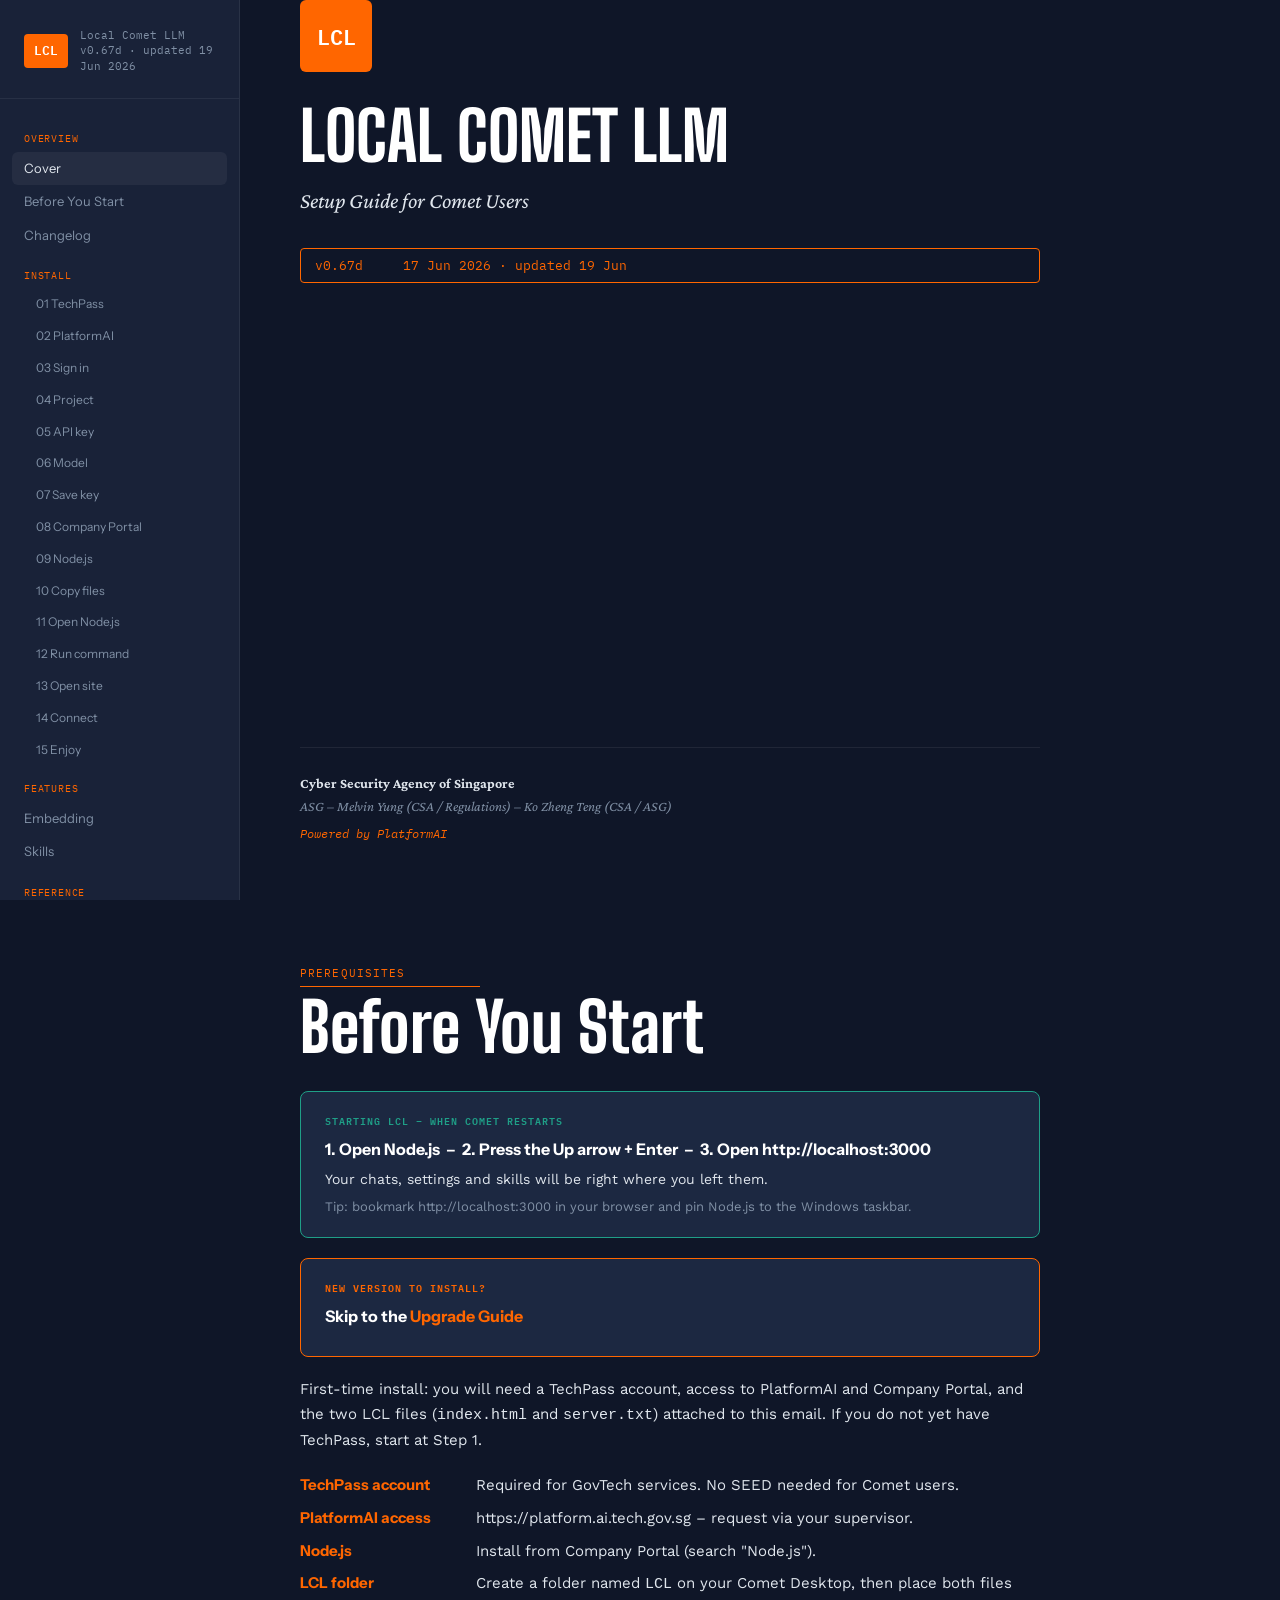
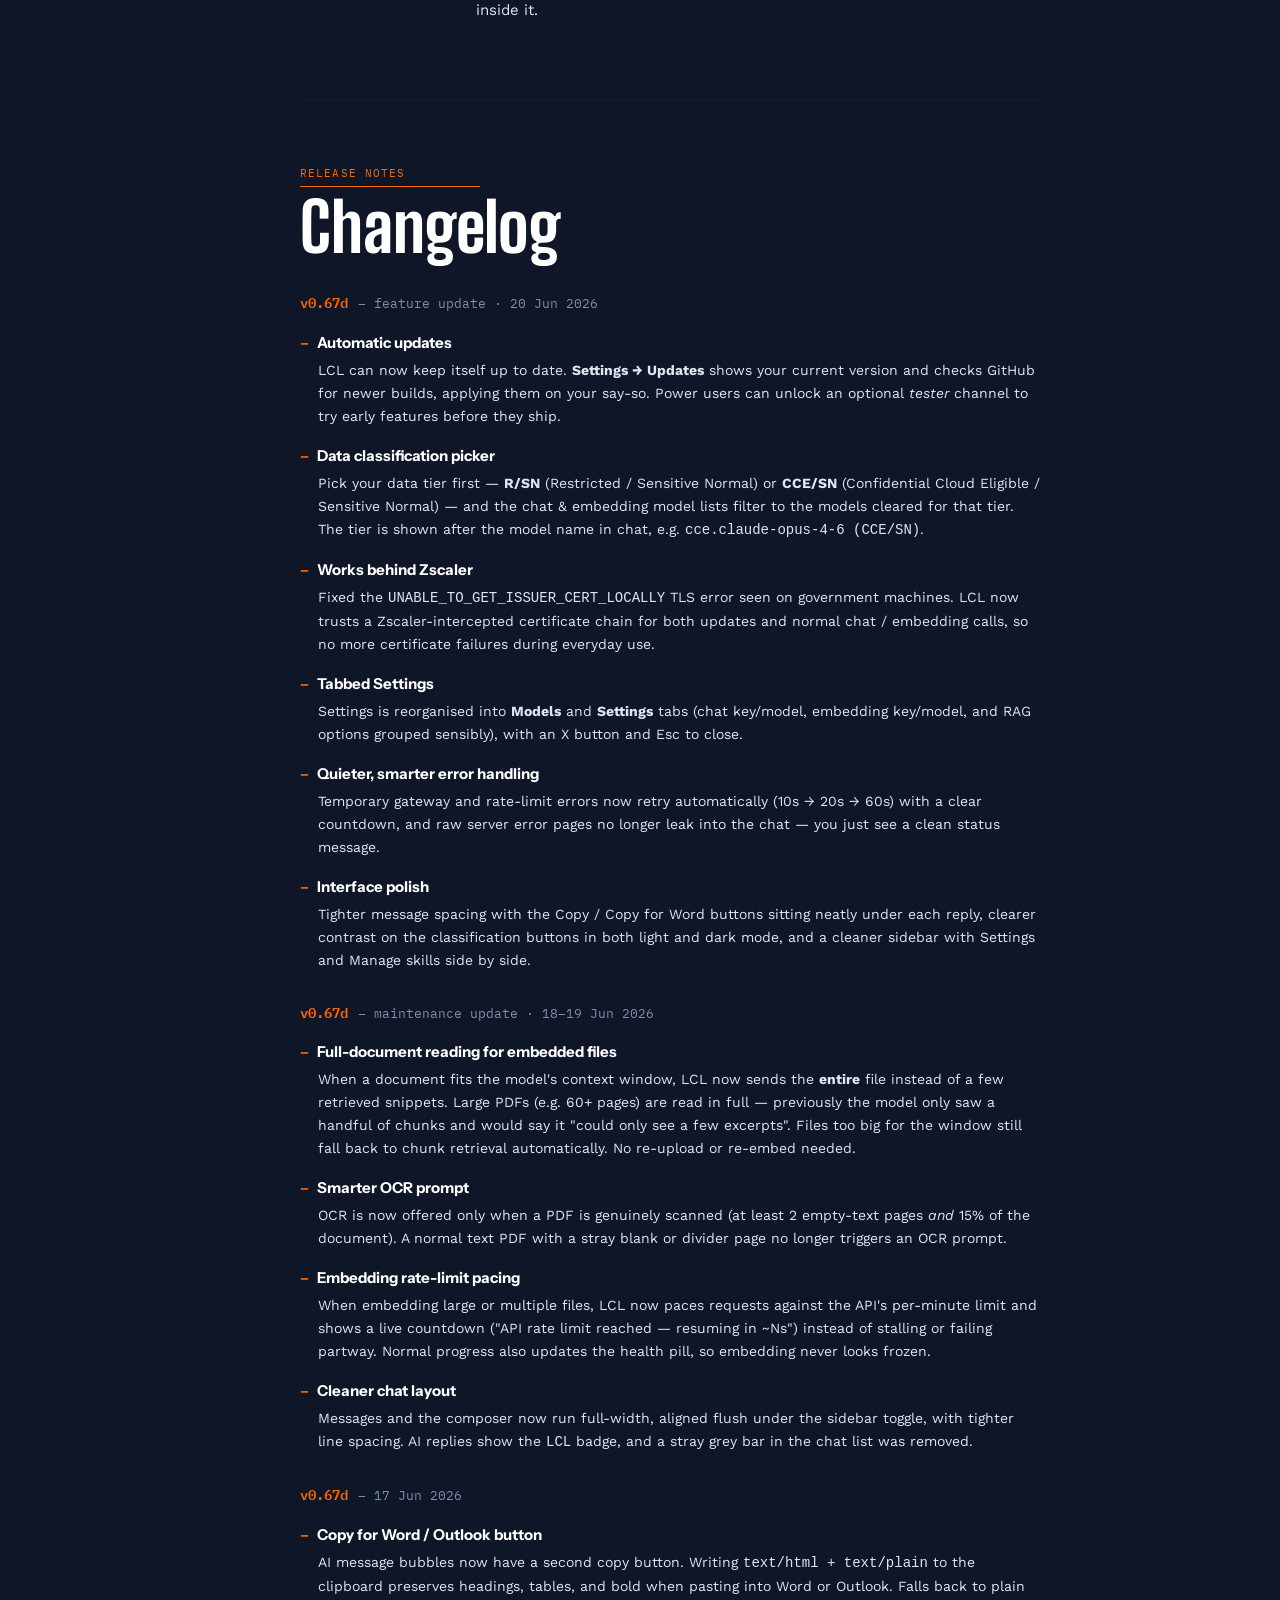
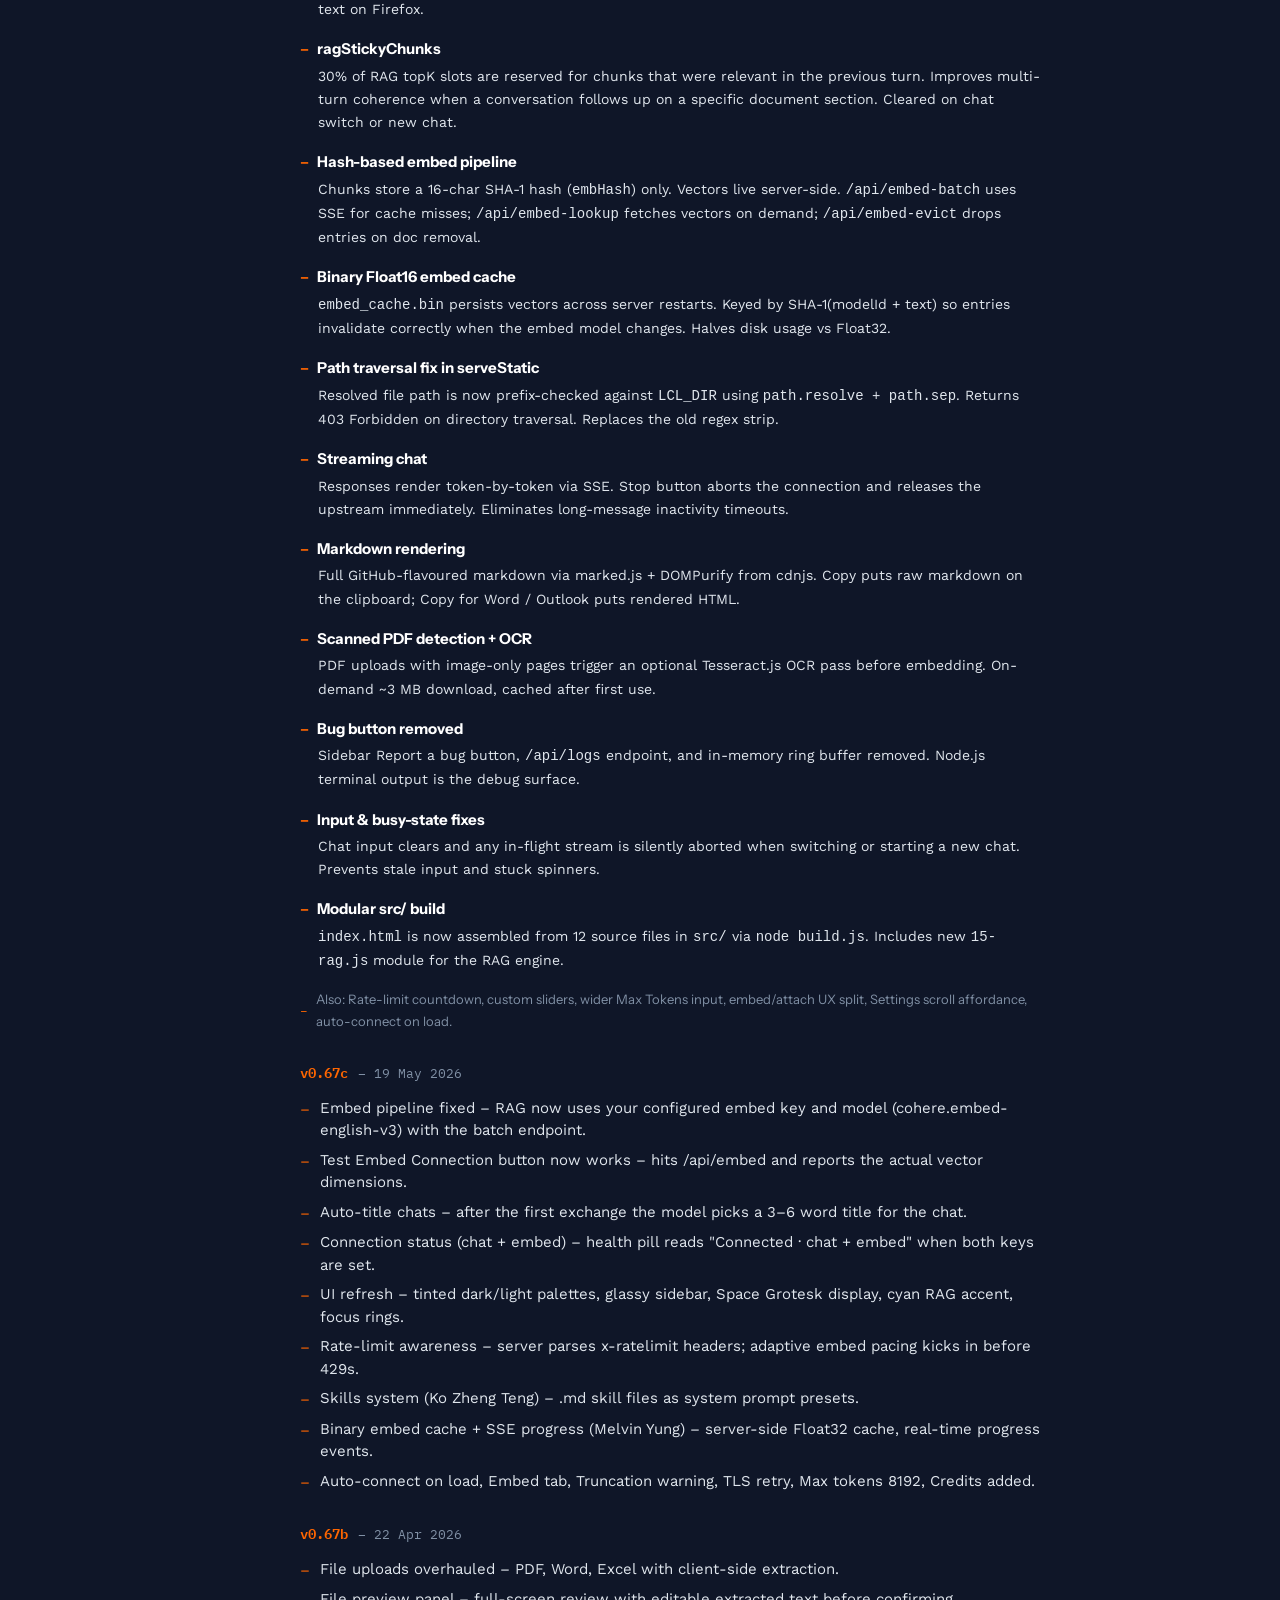
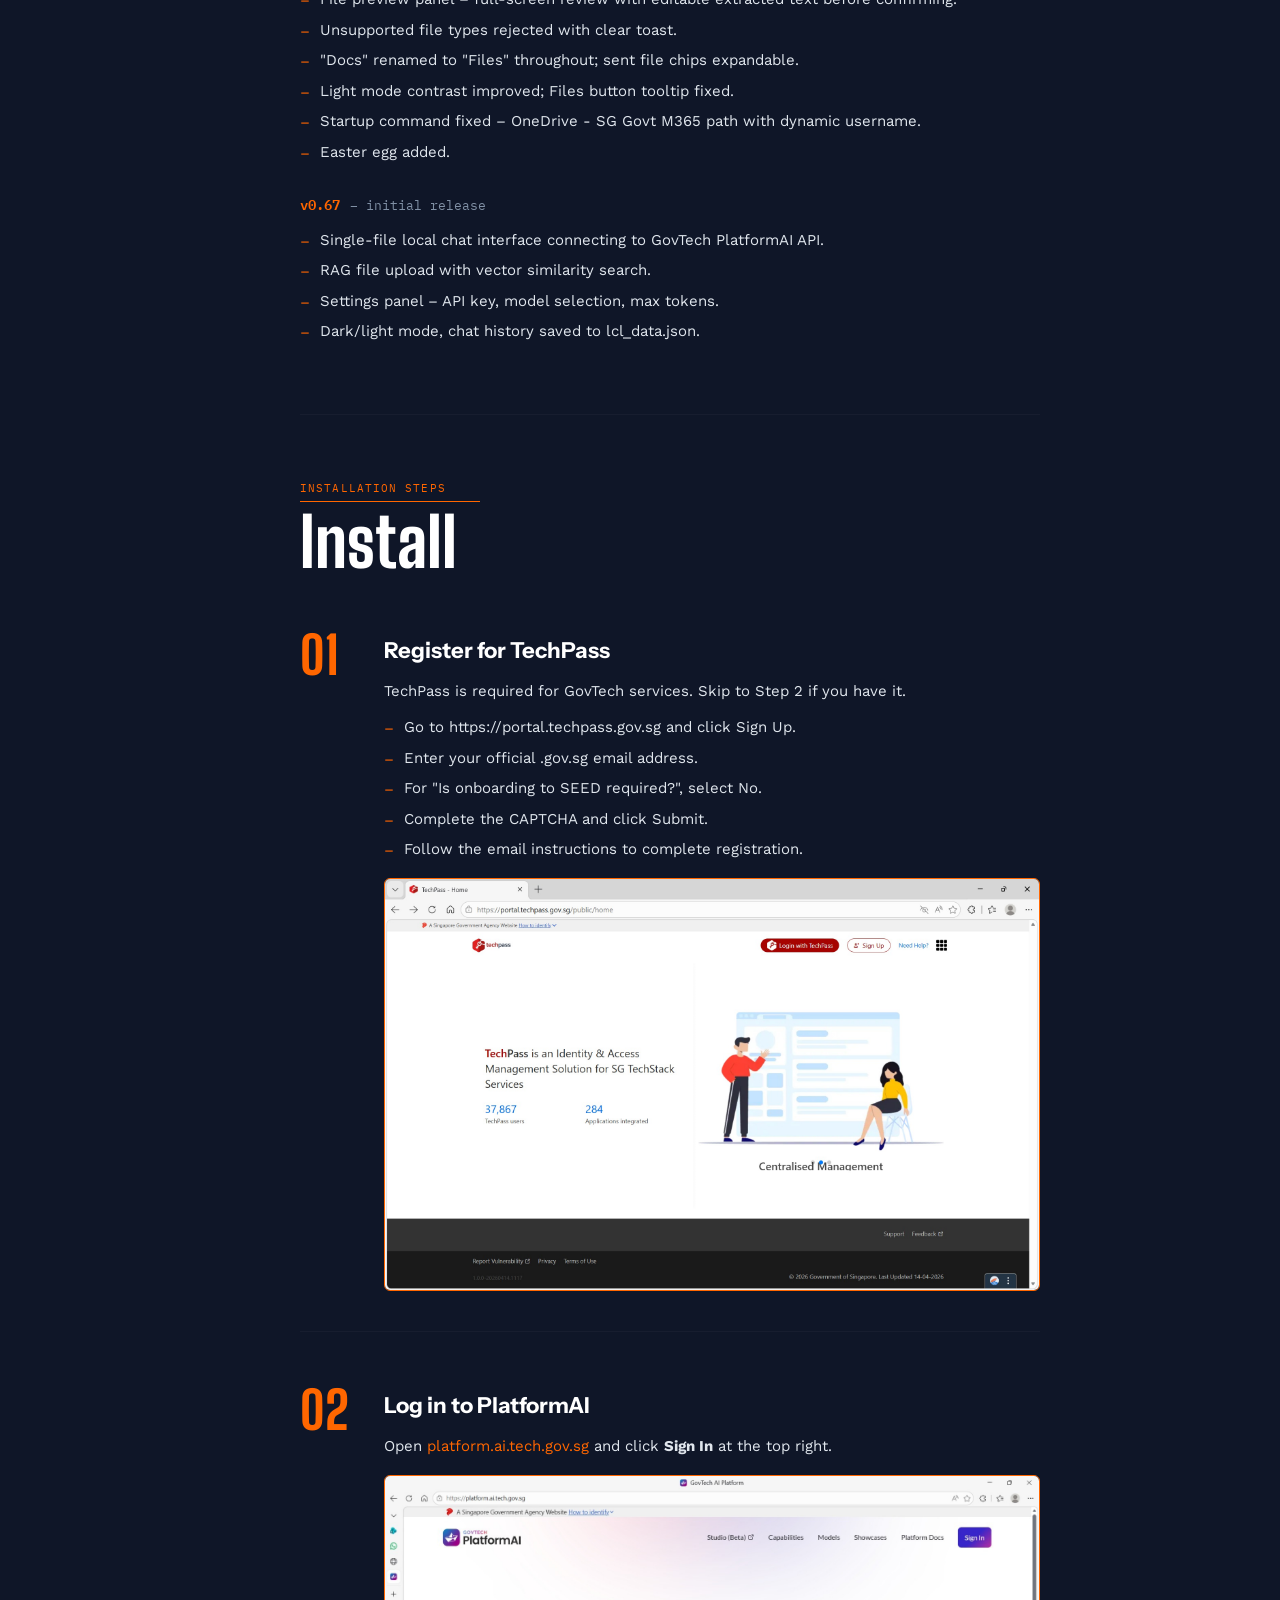
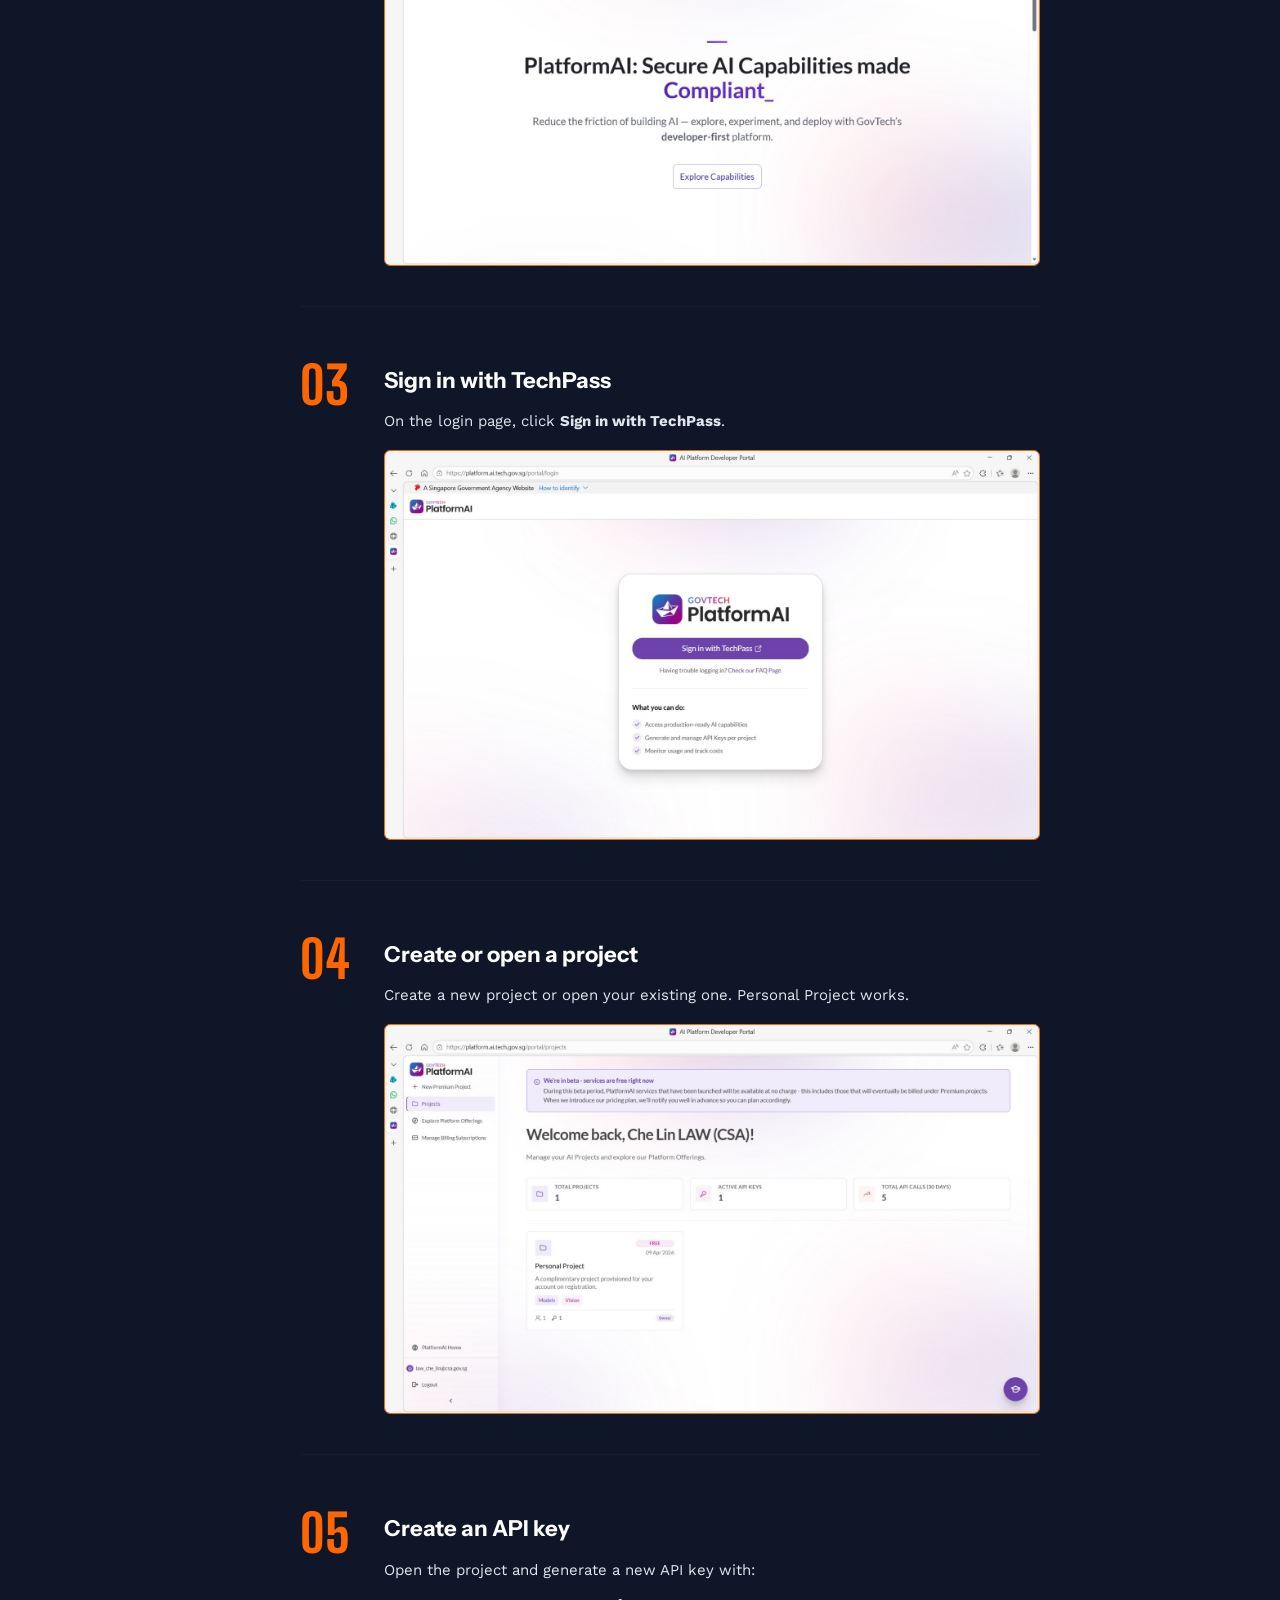
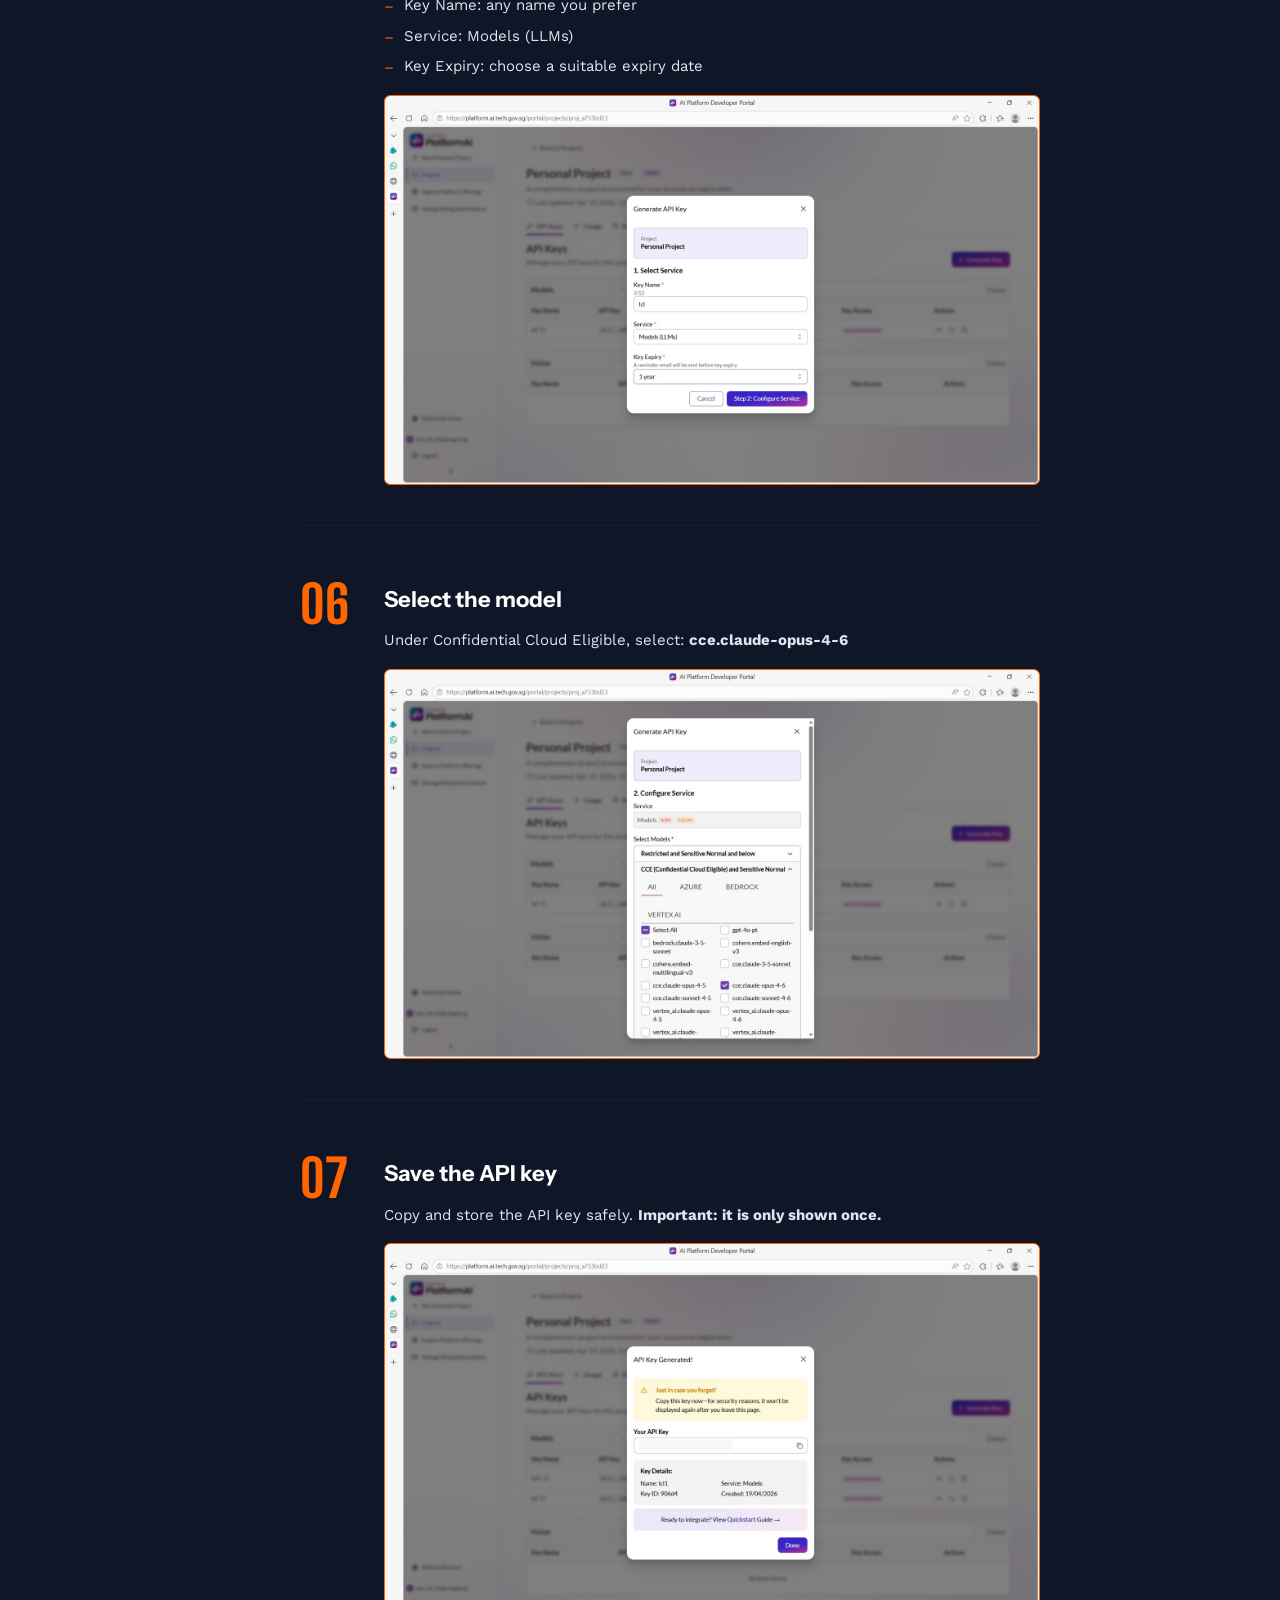
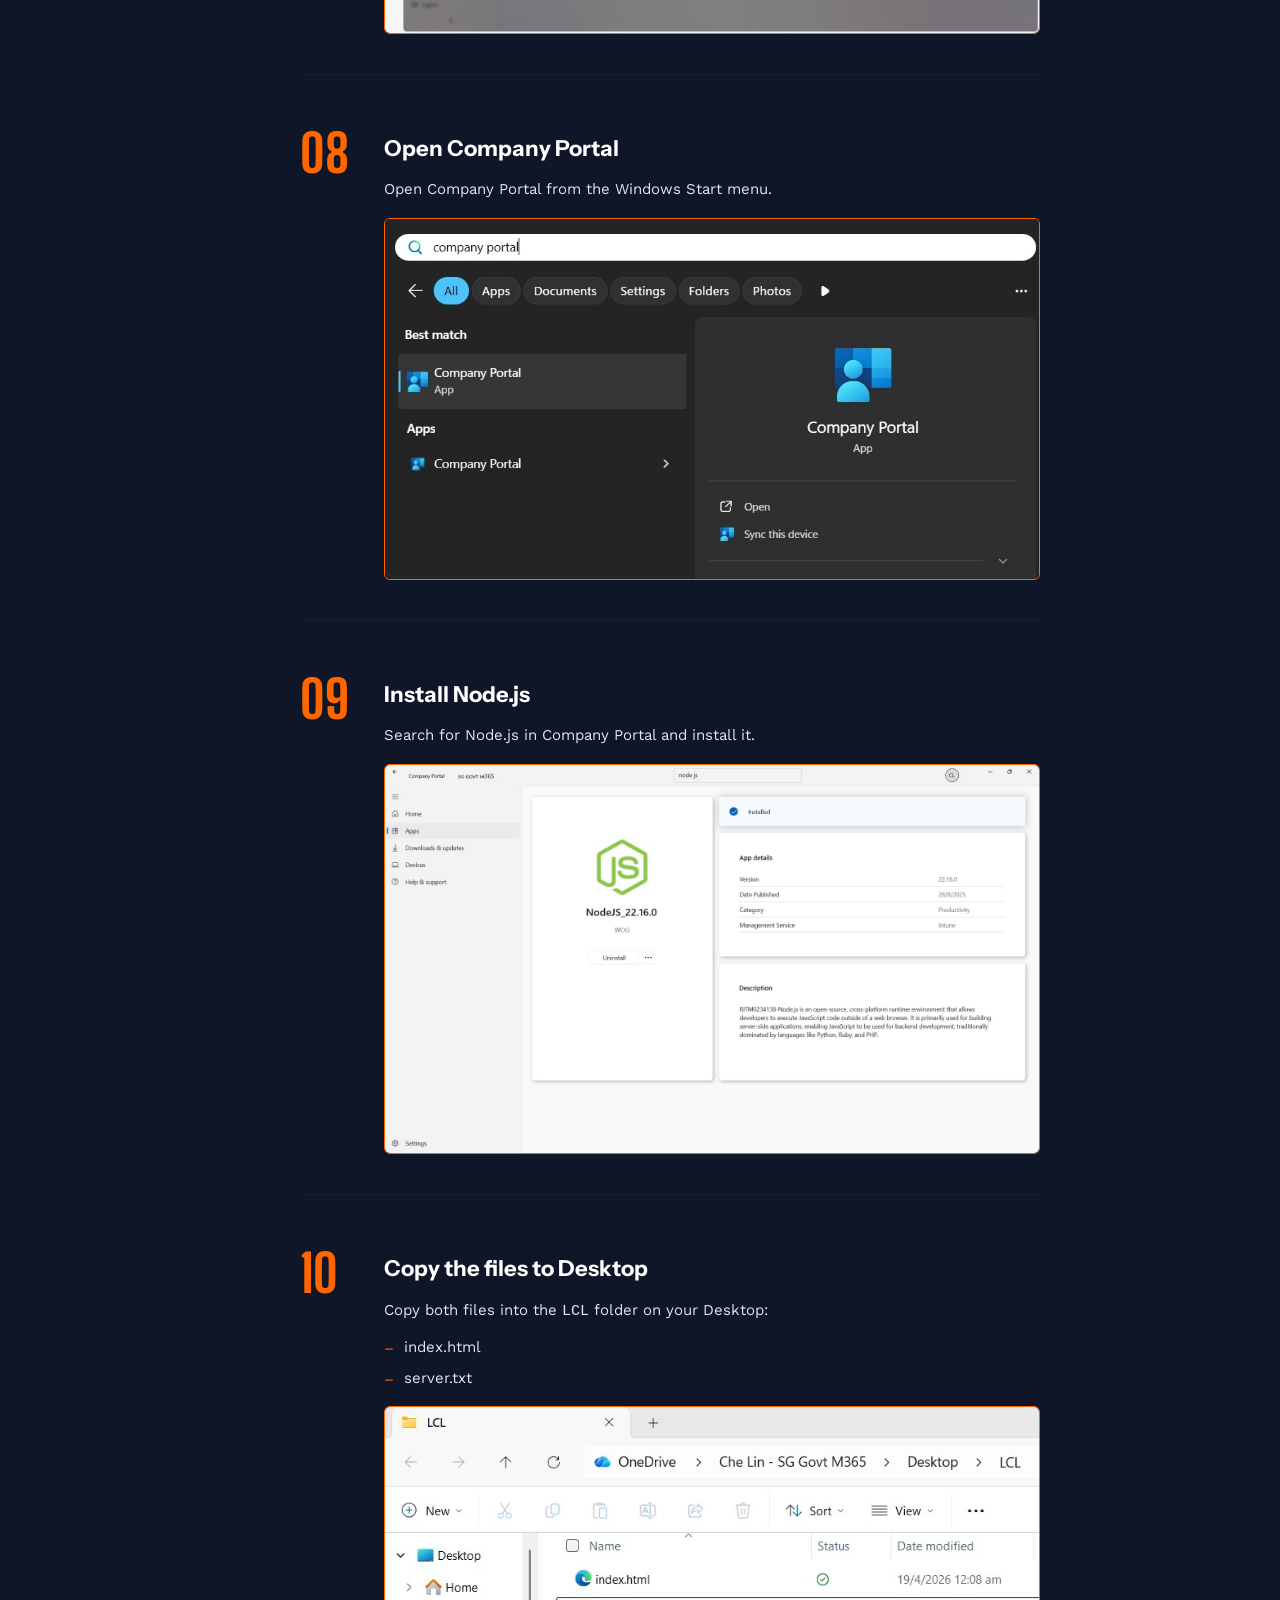
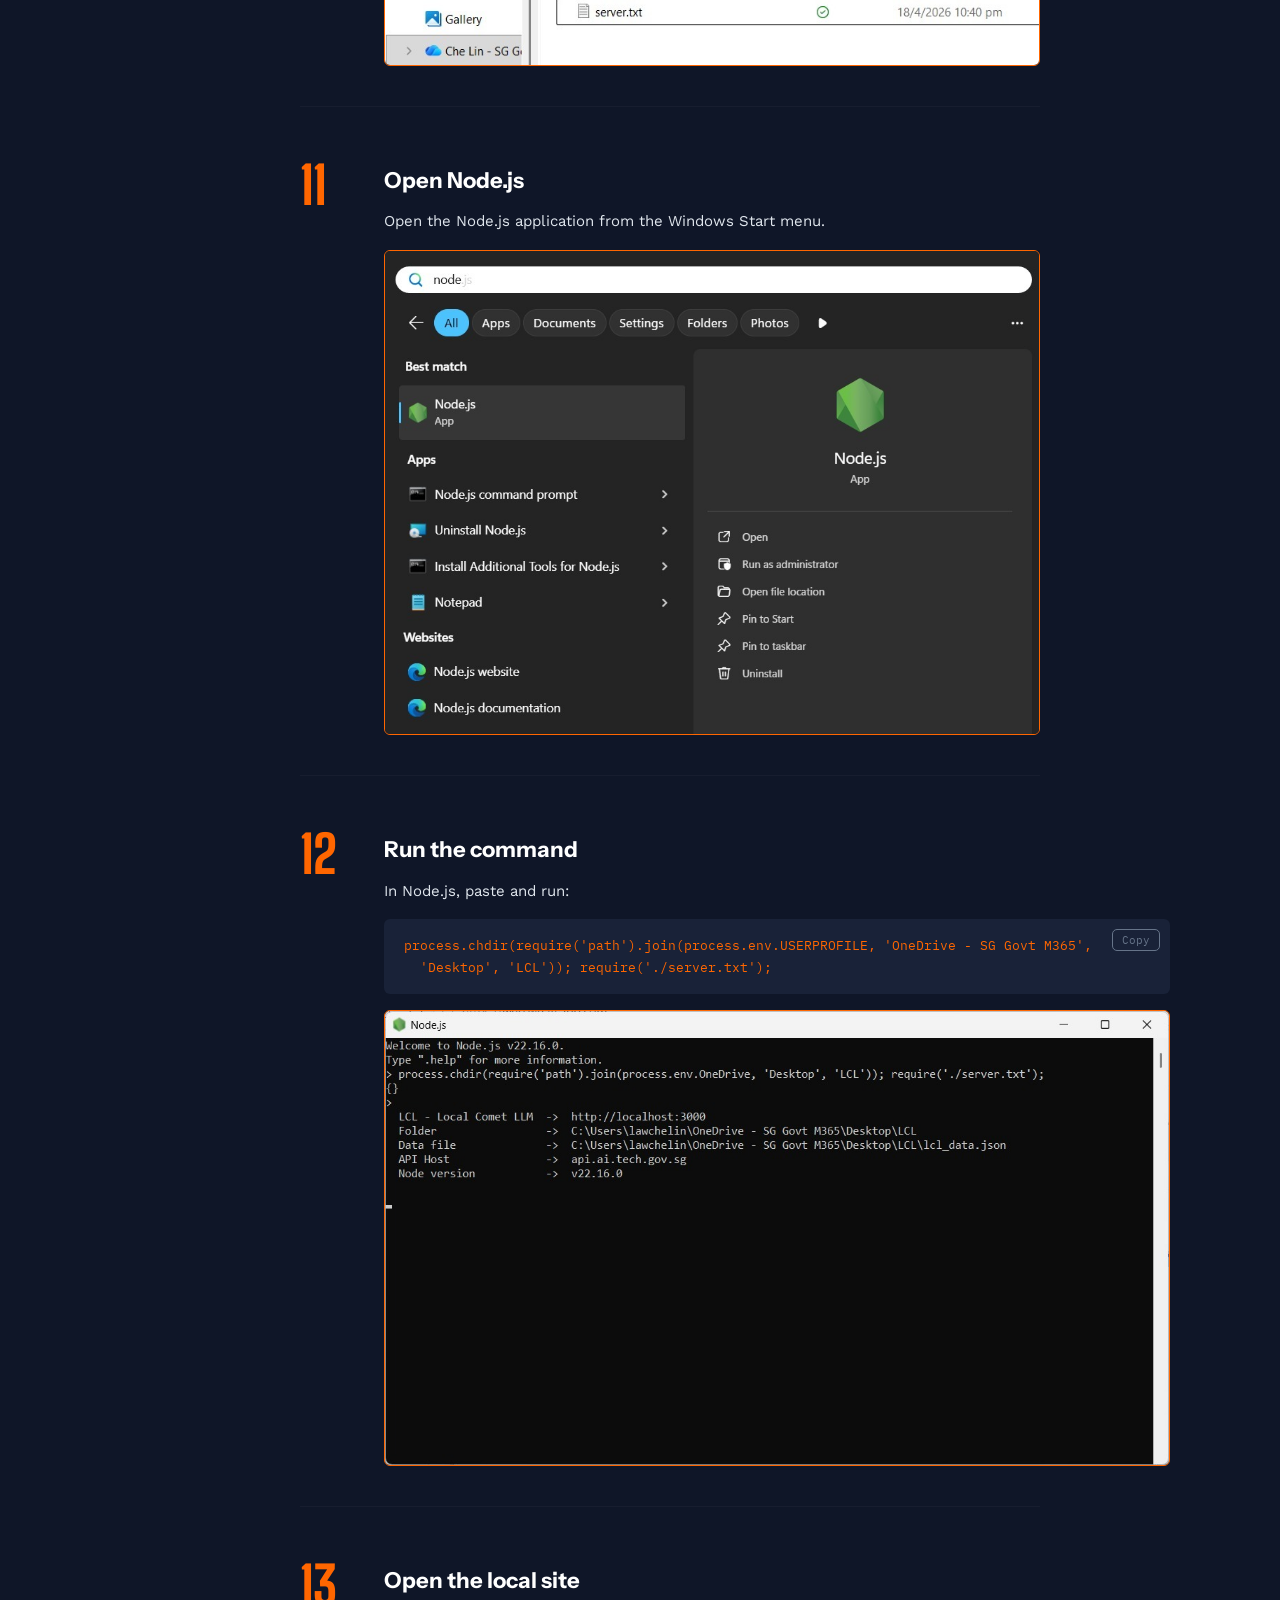
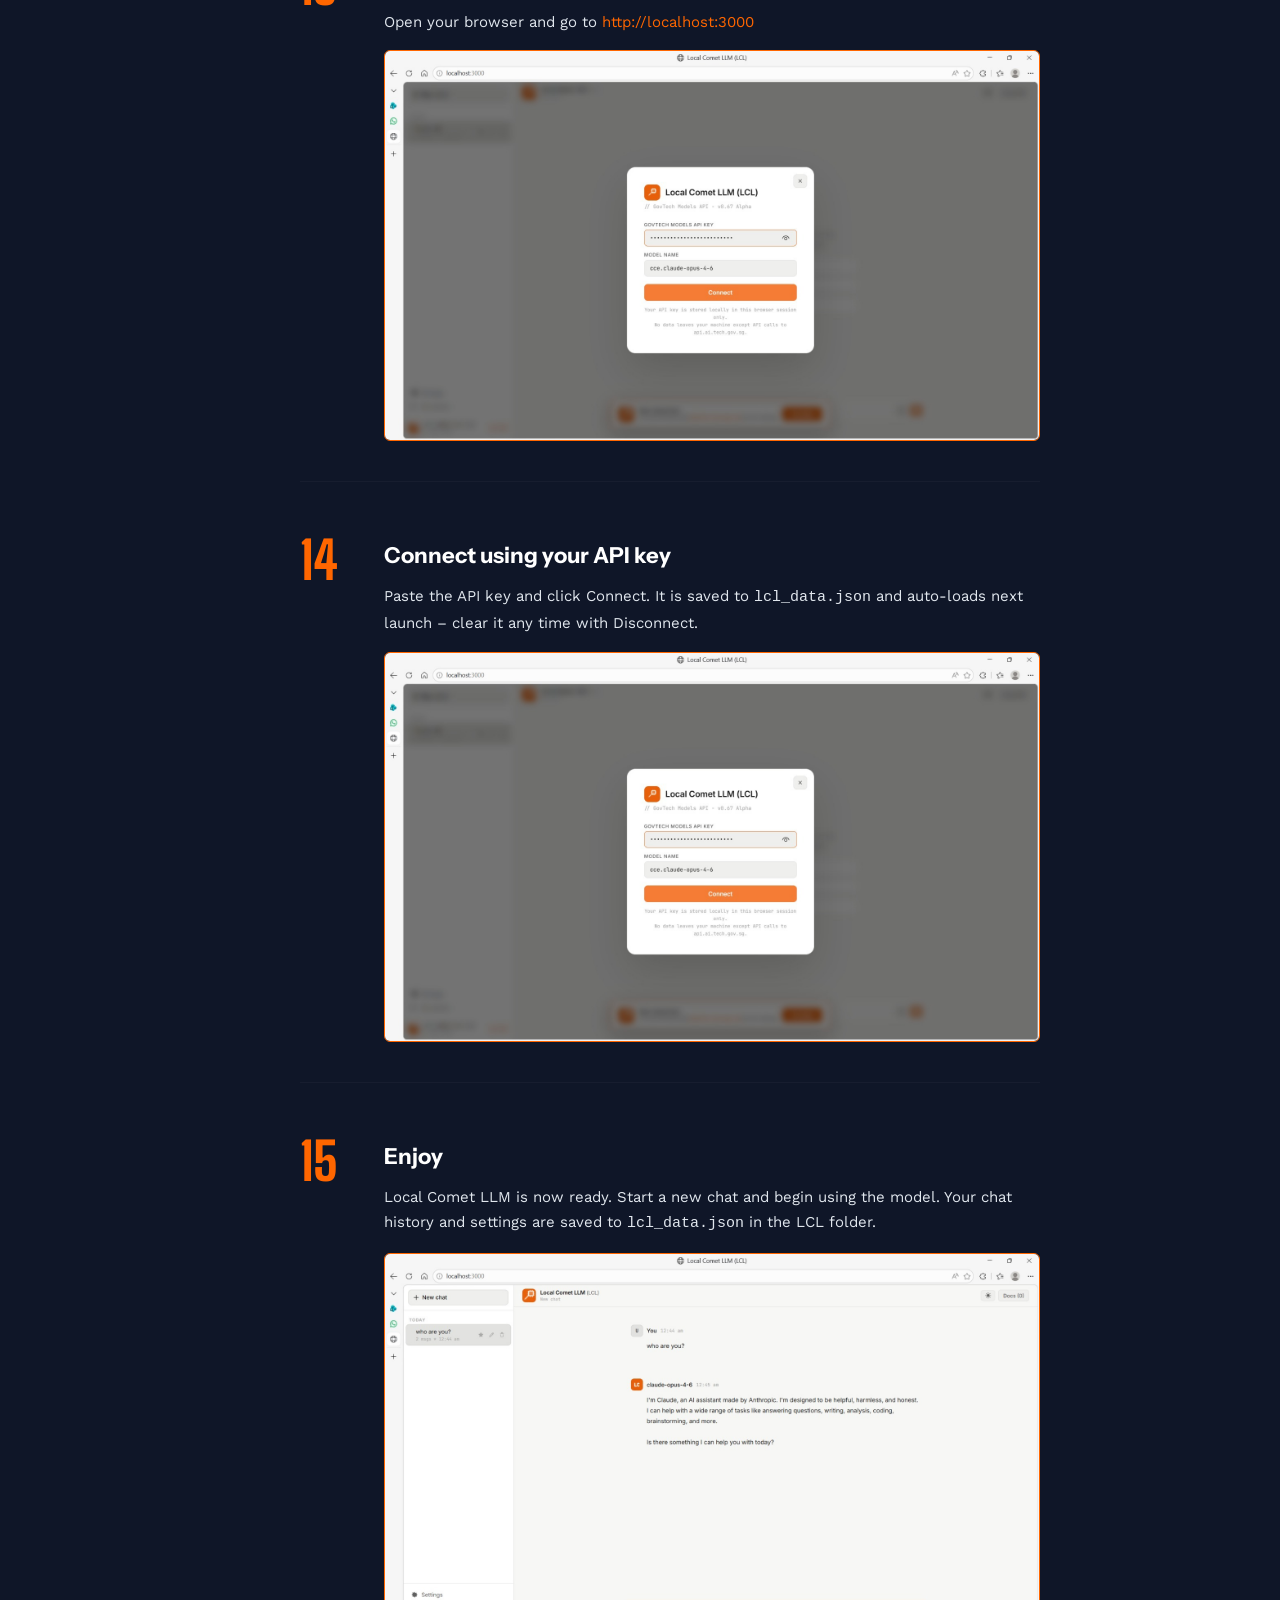
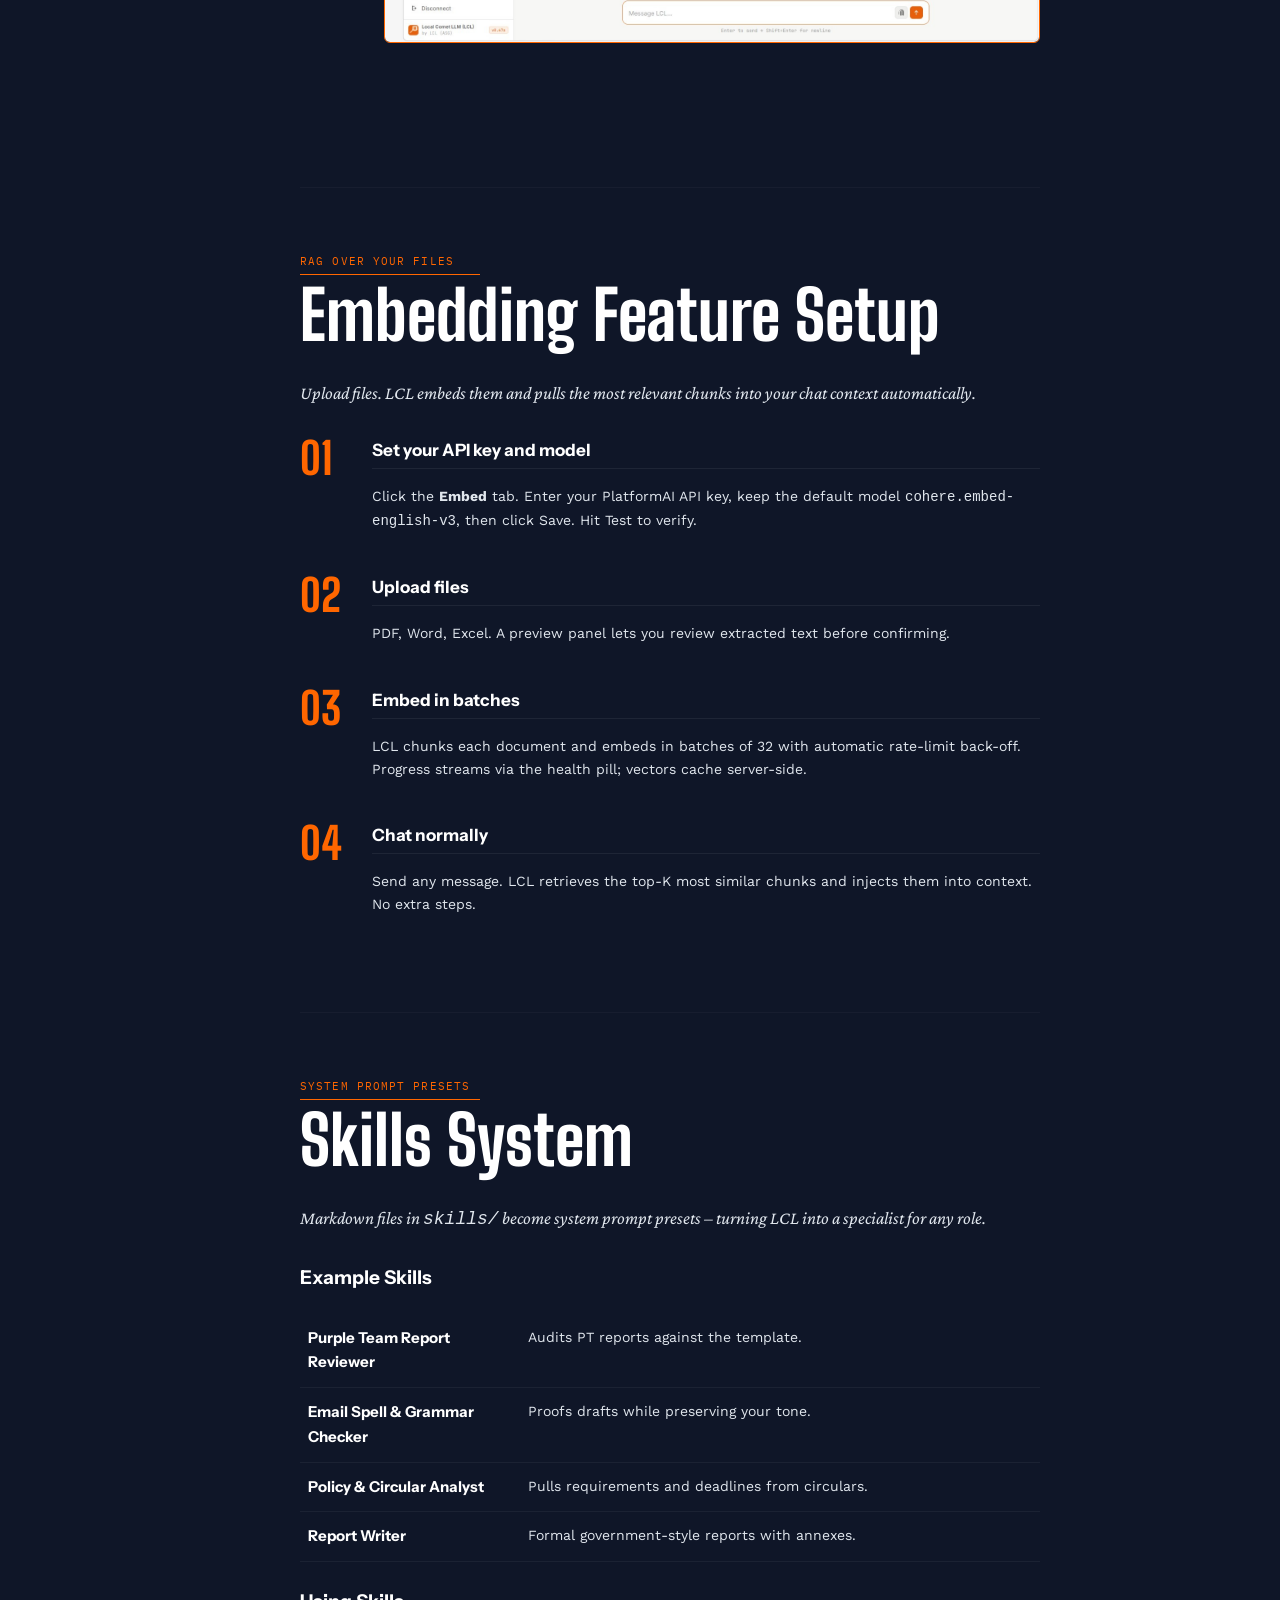
==== LCL_Setup_Guide.html @ b187b199 "Setup guide: add Copy button to the startup-command blocks (clipboard API + execCommand fallback)" ====
<!DOCTYPE html>
<html lang="en">
<head>
<meta charset="UTF-8">
<meta name="viewport" content="width=device-width, initial-scale=1.0">
<title>LCL Setup Guide — v0.67d</title>
<link rel="preconnect" href="https://fonts.googleapis.com">
<link rel="preconnect" href="https://fonts.gstatic.com" crossorigin>
<link href="https://fonts.googleapis.com/css2?family=Big+Shoulders+Display:wght@700;800&family=Instrument+Sans:ital,wght@0,400;0,600;0,700;1,400&family=Work+Sans:wght@400;500&family=IBM+Plex+Mono:wght@400;500;600&family=Crimson+Pro:ital@1&display=swap" rel="stylesheet">
<style>
:root {
  --bg:      #0f1628;
  --bg2:     #192238;
  --bg3:     #1c2841;
  --orange:  #ff6600;
  --orange2: #ff8c00;
  --white:   #ffffff;
  --off:     #e0e6ed;
  --muted:   #8090a5;
  --cyan:    #33c7e5;
  --r: 16px;
}
*, *::before, *::after { box-sizing: border-box; margin: 0; padding: 0; }
html { scroll-behavior: smooth; }
body {
  background: var(--bg);
  color: var(--off);
  font-family: 'Work Sans', sans-serif;
  font-size: 15px;
  line-height: 1.65;
}
a { color: var(--orange); text-decoration: none; }
a:hover { text-decoration: underline; }

/* ── Layout ── */
.layout { display: flex; min-height: 100vh; }

nav {
  width: 240px;
  min-width: 240px;
  background: var(--bg2);
  border-right: 1px solid #ffffff12;
  position: sticky;
  top: 0;
  height: 100vh;
  overflow-y: auto;
  padding: 28px 0 40px;
  flex-shrink: 0;
}
nav .nav-logo {
  display: flex; align-items: center; gap: 12px;
  padding: 0 24px 24px;
  border-bottom: 1px solid #ffffff10;
  margin-bottom: 16px;
}
nav .nav-badge {
  background: var(--orange);
  color: #fff;
  font-family: 'IBM Plex Mono', monospace;
  font-weight: 600;
  font-size: 13px;
  padding: 6px 10px;
  border-radius: 4px;
}
nav .nav-ver {
  font-family: 'IBM Plex Mono', monospace;
  font-size: 11px;
  color: var(--muted);
  line-height: 1.4;
}
nav ul { list-style: none; padding: 0 12px; }
nav li a {
  display: block;
  padding: 6px 12px;
  border-radius: 6px;
  font-family: 'Instrument Sans', sans-serif;
  font-size: 13px;
  color: var(--muted);
  transition: background .15s, color .15s;
}
nav li a:hover, nav li a.active {
  background: #ffffff0d;
  color: var(--off);
  text-decoration: none;
}
nav .nav-section {
  font-family: 'IBM Plex Mono', monospace;
  font-size: 10px;
  color: var(--orange);
  text-transform: uppercase;
  letter-spacing: .08em;
  padding: 16px 24px 4px;
}
nav li.sub a { padding-left: 24px; font-size: 12px; }

main { flex: 1; max-width: 860px; padding: 0 60px 80px; }

/* ── Sections ── */
section {
  padding-top: 64px;
  border-bottom: 1px solid #ffffff08;
  padding-bottom: 56px;
}
section:last-child { border-bottom: none; }

.section-label {
  font-family: 'IBM Plex Mono', monospace;
  font-size: 11px;
  color: var(--orange);
  letter-spacing: .1em;
  text-transform: uppercase;
  margin-bottom: 4px;
}
.section-label::after {
  content: '';
  display: block;
  height: 1px;
  background: var(--orange);
  margin-top: 4px;
  width: calc(100% + 0px);
  max-width: 180px;
}

h1.page-title {
  font-family: 'Big Shoulders Display', sans-serif;
  font-size: clamp(40px, 7vw, 68px);
  font-weight: 800;
  color: var(--white);
  line-height: 1.05;
  margin-bottom: 28px;
}
h2.sub-heading {
  font-family: 'Instrument Sans', sans-serif;
  font-size: 19px;
  font-weight: 700;
  color: var(--white);
  margin: 24px 0 8px;
}
p { margin-bottom: 12px; }

/* ── Cover ── */
#cover {
  min-height: 100vh;
  display: flex;
  flex-direction: column;
  justify-content: center;
  padding-top: 0;
  border-bottom: none;
}
.cover-badge {
  display: inline-flex;
  align-items: center;
  justify-content: center;
  width: 72px; height: 72px;
  background: var(--orange);
  border-radius: 6px;
  font-family: 'IBM Plex Mono', monospace;
  font-size: 22px;
  font-weight: 600;
  color: #fff;
  margin-bottom: 28px;
}
.cover-tagline {
  font-family: 'Crimson Pro', serif;
  font-style: italic;
  font-size: 22px;
  color: var(--off);
  margin-top: -16px;
  margin-bottom: 28px;
}
.ver-badge {
  display: inline-block;
  border: 1px solid var(--orange);
  border-radius: 4px;
  padding: 6px 14px;
  font-family: 'IBM Plex Mono', monospace;
  font-size: 13px;
  color: var(--orange);
  margin-bottom: 48px;
}
.cover-credits {
  font-family: 'Crimson Pro', serif;
  font-style: italic;
  font-size: 14px;
  color: var(--muted);
  border-top: 1px solid #ffffff12;
  padding-top: 24px;
  margin-top: auto;
}
.cover-credits strong { color: var(--off); font-style: normal; }
.powered {
  font-family: 'IBM Plex Mono', monospace;
  font-size: 12px;
  color: var(--orange);
  margin-top: 6px;
}

/* ── Cards ── */
.card {
  border: 1px solid;
  border-radius: 8px;
  padding: 20px 24px;
  margin: 20px 0;
  background: var(--bg3);
}
.card-teal  { border-color: #1f9f87; }
.card-orange { border-color: var(--orange); }
.card-warn  { border-color: var(--orange2); }
.card-label {
  font-family: 'IBM Plex Mono', monospace;
  font-size: 10px;
  font-weight: 600;
  letter-spacing: .1em;
  text-transform: uppercase;
  margin-bottom: 8px;
}
.card-teal  .card-label { color: #1f9f87; }
.card-orange .card-label { color: var(--orange); }
.card-warn  .card-label { color: var(--orange2); }
.card-title {
  font-family: 'Instrument Sans', sans-serif;
  font-weight: 700;
  font-size: 16px;
  color: var(--white);
  margin-bottom: 6px;
}
.card-body { font-size: 14px; color: var(--off); }
.card-muted { font-size: 13px; color: var(--muted); margin-top: 4px; }

/* ── KV table ── */
.kv { display: grid; grid-template-columns: 160px 1fr; gap: 8px 16px; margin: 20px 0; }
.kv-label { font-family: 'Instrument Sans', sans-serif; font-weight: 700; color: var(--orange); }
.kv-val { color: var(--off); }

/* ── Bullets ── */
.bullets { list-style: none; margin: 10px 0 14px; }
.bullets li { display: flex; gap: 10px; margin-bottom: 7px; line-height: 1.5; }
.bullets li::before { content: '–'; color: var(--orange); flex-shrink: 0; margin-top: 1px; }

/* ── Changelog ── */
.cl-item { margin: 16px 0; }
.cl-item-title {
  font-family: 'Instrument Sans', sans-serif;
  font-weight: 700;
  font-size: 15px;
  color: var(--white);
  display: flex; align-items: center; gap: 8px;
}
.cl-item-title::before { content: '–'; color: var(--orange); }
.cl-item-body { color: var(--off); font-size: 14px; margin-left: 18px; margin-top: 3px; }
.ver-head {
  font-family: 'IBM Plex Mono', monospace;
  font-size: 14px;
  font-weight: 600;
  color: var(--orange);
  margin: 28px 0 12px;
  display: flex; gap: 10px; align-items: baseline;
}
.ver-head span { color: var(--muted); font-weight: 400; font-size: 13px; }

/* ── Steps ── */
.step {
  display: grid;
  grid-template-columns: 64px 1fr;
  gap: 0 20px;
  margin: 48px 0;
  padding-bottom: 40px;
  border-bottom: 1px solid #ffffff08;
}
.step:last-child { border-bottom: none; }
.step-num {
  font-family: 'Big Shoulders Display', sans-serif;
  font-size: 52px;
  font-weight: 800;
  color: var(--orange);
  line-height: 1;
  padding-top: 4px;
}
.step-content h2 {
  font-family: 'Instrument Sans', sans-serif;
  font-weight: 700;
  font-size: 22px;
  color: var(--white);
  margin-bottom: 10px;
  margin-top: 8px;
}
.step-content p { font-size: 15px; color: var(--off); }
.shot {
  width: 100%;
  border-radius: 6px;
  border: 1.5px solid var(--orange);
  margin-top: 16px;
  display: block;
  background: var(--bg2);
}
.code-block {
  position: relative;
  background: var(--bg2);
  border-radius: 6px;
  padding: 16px 20px;
  padding-right: 78px;
  margin: 16px 0;
  font-family: 'IBM Plex Mono', monospace;
  font-size: 13px;
  color: var(--orange);
  overflow-x: auto;
  white-space: pre;
}
.code-copy {
  position: absolute;
  top: 10px;
  right: 10px;
  background: var(--bg2);
  border: 1px solid var(--muted);
  color: var(--muted);
  font-family: 'IBM Plex Mono', monospace;
  font-size: 11px;
  padding: 3px 9px;
  border-radius: 5px;
  cursor: pointer;
  opacity: .75;
  transition: all .15s;
}
.code-copy:hover { opacity: 1; color: var(--orange); border-color: var(--orange); }
.code-copy.copied { opacity: 1; color: #fff; background: var(--orange); border-color: var(--orange); }

/* ── Embed steps ── */
.embed-step { display: grid; grid-template-columns: 56px 1fr; gap: 0 16px; margin: 28px 0; align-items: start; }
.embed-num { font-family: 'Big Shoulders Display', sans-serif; font-size: 44px; font-weight: 800; color: var(--orange); line-height: 1; }
.embed-step h3 { font-family: 'Instrument Sans', sans-serif; font-weight: 700; font-size: 17px; color: var(--white); margin-bottom: 4px; }
.embed-step p { font-size: 14px; color: var(--off); }
hr.embed-rule { border: none; border-top: 1px solid #ffffff10; margin: 4px 0 16px; }

/* ── Skills table ── */
.skills-table { border-collapse: collapse; width: 100%; margin: 20px 0; }
.skills-table tr { border-bottom: 1px solid #ffffff0d; }
.skills-table td { padding: 12px 8px; vertical-align: top; }
.skills-table td:first-child { font-family: 'Instrument Sans', sans-serif; font-weight: 700; color: var(--white); padding-right: 24px; width: 220px; }
.skills-table td:last-child { color: var(--off); font-size: 14px; }
.kv-usage { display: grid; grid-template-columns: 120px 1fr; gap: 6px 16px; margin: 20px 0; }
.kv-usage-label { font-family: 'Instrument Sans', sans-serif; font-weight: 700; color: var(--orange); border-bottom: 1px solid #ffffff0d; padding: 10px 0; }
.kv-usage-val { color: var(--off); font-size: 14px; border-bottom: 1px solid #ffffff0d; padding: 10px 0; }

/* ── FAQ ── */
.faq-item { margin: 20px 0; }
.faq-q { display: flex; gap: 12px; align-items: baseline; margin-bottom: 6px; }
.faq-q-label { font-family: 'Instrument Sans', sans-serif; font-weight: 700; font-size: 14px; color: var(--orange); flex-shrink: 0; }
.faq-q-text { font-family: 'Instrument Sans', sans-serif; font-weight: 700; font-size: 15px; color: var(--white); }
.faq-a { display: flex; gap: 12px; }
.faq-a-label { font-family: 'Instrument Sans', sans-serif; font-weight: 700; font-size: 14px; color: var(--muted); flex-shrink: 0; }
.faq-a-text { font-size: 14px; color: var(--off); }

/* ── Credits ── */
.credit-card {
  border-top: 1px solid var(--muted);
  padding: 24px 0;
  display: grid;
  grid-template-columns: 1fr auto;
  gap: 4px;
}
.credit-name { font-family: 'Big Shoulders Display', sans-serif; font-size: 36px; font-weight: 800; color: var(--white); grid-column: 1; }
.credit-org  { font-family: 'IBM Plex Mono', monospace; font-size: 13px; color: var(--orange); grid-column: 2; align-self: start; padding-top: 8px; }
.credit-role { color: var(--muted); font-size: 14px; grid-column: 1 / -1; }
.credit-tagline { font-family: 'Crimson Pro', serif; font-style: italic; font-size: 15px; color: var(--muted); margin-top: 12px; padding-top: 12px; border-top: 1px solid #ffffff10; }

/* ── Upgrade step ── */
.upg-step { display: grid; grid-template-columns: auto 1fr; gap: 0 16px; margin: 16px 0; align-items: start; }
.upg-label { font-family: 'IBM Plex Mono', monospace; font-size: 12px; font-weight: 600; color: var(--orange); white-space: nowrap; padding-top: 3px; }
.upg-title { font-family: 'Instrument Sans', sans-serif; font-weight: 700; color: var(--white); margin-bottom: 4px; }
.upg-body  { font-size: 14px; color: var(--off); }

/* ── Responsive ── */
@media (max-width: 800px) {
  nav { display: none; }
  main { padding: 0 24px 60px; }
  .step { grid-template-columns: 1fr; }
  .step-num { font-size: 38px; }
  .kv { grid-template-columns: 1fr; }
  .kv-usage { grid-template-columns: 1fr; }
}

/* ── Print ── */
@media print {
  nav { display: none; }
  main { padding: 0; max-width: 100%; }
  .shot { max-height: 260px; object-fit: contain; }
  section { page-break-after: always; }
}

/* ── Scrollspy ── */
nav li a { transition: color .15s, background .15s; }
</style>
</head>
<body>
<div class="layout">

<!-- ── Sidebar ── -->
<nav id="nav">
  <div class="nav-logo">
    <div class="nav-badge">LCL</div>
    <div class="nav-ver">Local Comet LLM<br>v0.67d · updated 19 Jun 2026</div>
  </div>
  <div class="nav-section">Overview</div>
  <ul>
    <li><a href="#cover">Cover</a></li>
    <li><a href="#before">Before You Start</a></li>
    <li><a href="#changelog">Changelog</a></li>
  </ul>
  <div class="nav-section">Install</div>
  <ul>
    <li class="sub"><a href="#step1">01 TechPass</a></li>
    <li class="sub"><a href="#step2">02 PlatformAI</a></li>
    <li class="sub"><a href="#step3">03 Sign in</a></li>
    <li class="sub"><a href="#step4">04 Project</a></li>
    <li class="sub"><a href="#step5">05 API key</a></li>
    <li class="sub"><a href="#step6">06 Model</a></li>
    <li class="sub"><a href="#step7">07 Save key</a></li>
    <li class="sub"><a href="#step8">08 Company Portal</a></li>
    <li class="sub"><a href="#step9">09 Node.js</a></li>
    <li class="sub"><a href="#step10">10 Copy files</a></li>
    <li class="sub"><a href="#step11">11 Open Node.js</a></li>
    <li class="sub"><a href="#step12">12 Run command</a></li>
    <li class="sub"><a href="#step13">13 Open site</a></li>
    <li class="sub"><a href="#step14">14 Connect</a></li>
    <li class="sub"><a href="#step15">15 Enjoy</a></li>
  </ul>
  <div class="nav-section">Features</div>
  <ul>
    <li><a href="#embedding">Embedding</a></li>
    <li><a href="#skills">Skills</a></li>
  </ul>
  <div class="nav-section">Reference</div>
  <ul>
    <li><a href="#upgrade">Upgrade Guide</a></li>
    <li><a href="#faq">FAQ</a></li>
    <li><a href="#credits">Credits</a></li>
  </ul>
</nav>

<main>

<!-- ═══════════════════════════════ COVER ═══════════════════════════════ -->
<section id="cover">
  <div class="cover-badge">LCL</div>
  <h1 class="page-title">LOCAL COMET LLM</h1>
  <p class="cover-tagline">Setup Guide for Comet Users</p>
  <div class="ver-badge">v0.67d &nbsp;&nbsp;&nbsp; 17 Jun 2026 &middot; updated 19 Jun</div>
  <div class="cover-credits">
    <strong>Cyber Security Agency of Singapore</strong><br>
    ASG – Melvin Yung (CSA / Regulations) – Ko Zheng Teng (CSA / ASG)
    <div class="powered">Powered by PlatformAI</div>
  </div>
</section>

<!-- ═══════════════════════════════ BEFORE ═══════════════════════════════ -->
<section id="before">
  <div class="section-label">Prerequisites</div>
  <h1 class="page-title">Before You Start</h1>

  <div class="card card-teal">
    <div class="card-label">Starting LCL – When Comet Restarts</div>
    <div class="card-title">1. Open Node.js &nbsp;–&nbsp; 2. Press the Up arrow + Enter &nbsp;–&nbsp; 3. Open http://localhost:3000</div>
    <div class="card-body">Your chats, settings and skills will be right where you left them.</div>
    <div class="card-muted">Tip: bookmark http://localhost:3000 in your browser and pin Node.js to the Windows taskbar.</div>
  </div>

  <div class="card card-orange">
    <div class="card-label">New version to install?</div>
    <div class="card-title">Skip to the <a href="#upgrade">Upgrade Guide</a></div>
  </div>

  <p>First-time install: you will need a TechPass account, access to PlatformAI and Company Portal, and the two LCL files (<code>index.html</code> and <code>server.txt</code>) attached to this email. If you do not yet have TechPass, start at Step 1.</p>

  <div class="kv">
    <div class="kv-label">TechPass account</div><div class="kv-val">Required for GovTech services. No SEED needed for Comet users.</div>
    <div class="kv-label">PlatformAI access</div><div class="kv-val">https://platform.ai.tech.gov.sg – request via your supervisor.</div>
    <div class="kv-label">Node.js</div><div class="kv-val">Install from Company Portal (search "Node.js").</div>
    <div class="kv-label">LCL folder</div><div class="kv-val">Create a folder named <code>LCL</code> on your Comet Desktop, then place both files inside it.</div>
  </div>
</section>

<!-- ═══════════════════════════════ CHANGELOG ════════════════════════════ -->
<section id="changelog">
  <div class="section-label">Release Notes</div>
  <h1 class="page-title">Changelog</h1>

  <div class="ver-head">v0.67d <span>– feature update · 20 Jun 2026</span></div>
  <div class="cl-item"><div class="cl-item-title">Automatic updates</div><div class="cl-item-body">LCL can now keep itself up to date. <strong>Settings → Updates</strong> shows your current version and checks GitHub for newer builds, applying them on your say-so. Power users can unlock an optional <em>tester</em> channel to try early features before they ship.</div></div>
  <div class="cl-item"><div class="cl-item-title">Data classification picker</div><div class="cl-item-body">Pick your data tier first — <strong>R/SN</strong> (Restricted / Sensitive Normal) or <strong>CCE/SN</strong> (Confidential Cloud Eligible / Sensitive Normal) — and the chat &amp; embedding model lists filter to the models cleared for that tier. The tier is shown after the model name in chat, e.g. <code>cce.claude-opus-4-6 (CCE/SN)</code>.</div></div>
  <div class="cl-item"><div class="cl-item-title">Works behind Zscaler</div><div class="cl-item-body">Fixed the <code>UNABLE_TO_GET_ISSUER_CERT_LOCALLY</code> TLS error seen on government machines. LCL now trusts a Zscaler-intercepted certificate chain for both updates and normal chat / embedding calls, so no more certificate failures during everyday use.</div></div>
  <div class="cl-item"><div class="cl-item-title">Tabbed Settings</div><div class="cl-item-body">Settings is reorganised into <strong>Models</strong> and <strong>Settings</strong> tabs (chat key/model, embedding key/model, and RAG options grouped sensibly), with an X button and Esc to close.</div></div>
  <div class="cl-item"><div class="cl-item-title">Quieter, smarter error handling</div><div class="cl-item-body">Temporary gateway and rate-limit errors now retry automatically (10s → 20s → 60s) with a clear countdown, and raw server error pages no longer leak into the chat — you just see a clean status message.</div></div>
  <div class="cl-item"><div class="cl-item-title">Interface polish</div><div class="cl-item-body">Tighter message spacing with the Copy / Copy for Word buttons sitting neatly under each reply, clearer contrast on the classification buttons in both light and dark mode, and a cleaner sidebar with Settings and Manage skills side by side.</div></div>

  <div class="ver-head">v0.67d <span>– maintenance update · 18–19 Jun 2026</span></div>
  <div class="cl-item"><div class="cl-item-title">Full-document reading for embedded files</div><div class="cl-item-body">When a document fits the model's context window, LCL now sends the <strong>entire</strong> file instead of a few retrieved snippets. Large PDFs (e.g. 60+ pages) are read in full — previously the model only saw a handful of chunks and would say it "could only see a few excerpts". Files too big for the window still fall back to chunk retrieval automatically. No re-upload or re-embed needed.</div></div>
  <div class="cl-item"><div class="cl-item-title">Smarter OCR prompt</div><div class="cl-item-body">OCR is now offered only when a PDF is genuinely scanned (at least 2 empty-text pages <em>and</em> 15% of the document). A normal text PDF with a stray blank or divider page no longer triggers an OCR prompt.</div></div>
  <div class="cl-item"><div class="cl-item-title">Embedding rate-limit pacing</div><div class="cl-item-body">When embedding large or multiple files, LCL now paces requests against the API's per-minute limit and shows a live countdown ("API rate limit reached — resuming in ~Ns") instead of stalling or failing partway. Normal progress also updates the health pill, so embedding never looks frozen.</div></div>
  <div class="cl-item"><div class="cl-item-title">Cleaner chat layout</div><div class="cl-item-body">Messages and the composer now run full-width, aligned flush under the sidebar toggle, with tighter line spacing. AI replies show the <code>LCL</code> badge, and a stray grey bar in the chat list was removed.</div></div>

  <div class="ver-head">v0.67d <span>– 17 Jun 2026</span></div>
  <div class="cl-item"><div class="cl-item-title">Copy for Word / Outlook button</div><div class="cl-item-body">AI message bubbles now have a second copy button. Writing <code>text/html + text/plain</code> to the clipboard preserves headings, tables, and bold when pasting into Word or Outlook. Falls back to plain text on Firefox.</div></div>
  <div class="cl-item"><div class="cl-item-title">ragStickyChunks</div><div class="cl-item-body">30% of RAG topK slots are reserved for chunks that were relevant in the previous turn. Improves multi-turn coherence when a conversation follows up on a specific document section. Cleared on chat switch or new chat.</div></div>
  <div class="cl-item"><div class="cl-item-title">Hash-based embed pipeline</div><div class="cl-item-body">Chunks store a 16-char SHA-1 hash (<code>embHash</code>) only. Vectors live server-side. <code>/api/embed-batch</code> uses SSE for cache misses; <code>/api/embed-lookup</code> fetches vectors on demand; <code>/api/embed-evict</code> drops entries on doc removal.</div></div>
  <div class="cl-item"><div class="cl-item-title">Binary Float16 embed cache</div><div class="cl-item-body"><code>embed_cache.bin</code> persists vectors across server restarts. Keyed by SHA-1(modelId + text) so entries invalidate correctly when the embed model changes. Halves disk usage vs Float32.</div></div>
  <div class="cl-item"><div class="cl-item-title">Path traversal fix in serveStatic</div><div class="cl-item-body">Resolved file path is now prefix-checked against <code>LCL_DIR</code> using <code>path.resolve + path.sep</code>. Returns 403 Forbidden on directory traversal. Replaces the old regex strip.</div></div>
  <div class="cl-item"><div class="cl-item-title">Streaming chat</div><div class="cl-item-body">Responses render token-by-token via SSE. Stop button aborts the connection and releases the upstream immediately. Eliminates long-message inactivity timeouts.</div></div>
  <div class="cl-item"><div class="cl-item-title">Markdown rendering</div><div class="cl-item-body">Full GitHub-flavoured markdown via marked.js + DOMPurify from cdnjs. Copy puts raw markdown on the clipboard; Copy for Word / Outlook puts rendered HTML.</div></div>
  <div class="cl-item"><div class="cl-item-title">Scanned PDF detection + OCR</div><div class="cl-item-body">PDF uploads with image-only pages trigger an optional Tesseract.js OCR pass before embedding. On-demand ~3 MB download, cached after first use.</div></div>
  <div class="cl-item"><div class="cl-item-title">Bug button removed</div><div class="cl-item-body">Sidebar Report a bug button, <code>/api/logs</code> endpoint, and in-memory ring buffer removed. Node.js terminal output is the debug surface.</div></div>
  <div class="cl-item"><div class="cl-item-title">Input & busy-state fixes</div><div class="cl-item-body">Chat input clears and any in-flight stream is silently aborted when switching or starting a new chat. Prevents stale input and stuck spinners.</div></div>
  <div class="cl-item"><div class="cl-item-title">Modular src/ build</div><div class="cl-item-body"><code>index.html</code> is now assembled from 12 source files in <code>src/</code> via <code>node build.js</code>. Includes new <code>15-rag.js</code> module for the RAG engine.</div></div>
  <div class="cl-item"><div class="cl-item-title" style="color:var(--muted);font-weight:400;font-size:13px">Also: Rate-limit countdown, custom sliders, wider Max Tokens input, embed/attach UX split, Settings scroll affordance, auto-connect on load.</div></div>

  <div class="ver-head">v0.67c <span>– 19 May 2026</span></div>
  <ul class="bullets">
    <li>Embed pipeline fixed – RAG now uses your configured embed key and model (cohere.embed-english-v3) with the batch endpoint.</li>
    <li>Test Embed Connection button now works – hits /api/embed and reports the actual vector dimensions.</li>
    <li>Auto-title chats – after the first exchange the model picks a 3–6 word title for the chat.</li>
    <li>Connection status (chat + embed) – health pill reads "Connected · chat + embed" when both keys are set.</li>
    <li>UI refresh – tinted dark/light palettes, glassy sidebar, Space Grotesk display, cyan RAG accent, focus rings.</li>
    <li>Rate-limit awareness – server parses x-ratelimit headers; adaptive embed pacing kicks in before 429s.</li>
    <li>Skills system (Ko Zheng Teng) – .md skill files as system prompt presets.</li>
    <li>Binary embed cache + SSE progress (Melvin Yung) – server-side Float32 cache, real-time progress events.</li>
    <li>Auto-connect on load, Embed tab, Truncation warning, TLS retry, Max tokens 8192, Credits added.</li>
  </ul>

  <div class="ver-head">v0.67b <span>– 22 Apr 2026</span></div>
  <ul class="bullets">
    <li>File uploads overhauled – PDF, Word, Excel with client-side extraction.</li>
    <li>File preview panel – full-screen review with editable extracted text before confirming.</li>
    <li>Unsupported file types rejected with clear toast.</li>
    <li>"Docs" renamed to "Files" throughout; sent file chips expandable.</li>
    <li>Light mode contrast improved; Files button tooltip fixed.</li>
    <li>Startup command fixed – OneDrive - SG Govt M365 path with dynamic username.</li>
    <li>Easter egg added.</li>
  </ul>

  <div class="ver-head">v0.67 <span>– initial release</span></div>
  <ul class="bullets">
    <li>Single-file local chat interface connecting to GovTech PlatformAI API.</li>
    <li>RAG file upload with vector similarity search.</li>
    <li>Settings panel – API key, model selection, max tokens.</li>
    <li>Dark/light mode, chat history saved to lcl_data.json.</li>
  </ul>
</section>

<!-- ═══════════════════════════════ STEPS ════════════════════════════════ -->
<section id="steps">
  <div class="section-label">Installation Steps</div>
  <h1 class="page-title">Install</h1>

  <div class="step" id="step1">
    <div class="step-num">01</div>
    <div class="step-content">
      <h2>Register for TechPass</h2>
      <p>TechPass is required for GovTech services. Skip to Step 2 if you have it.</p>
      <ul class="bullets">
        <li>Go to https://portal.techpass.gov.sg and click Sign Up.</li>
        <li>Enter your official .gov.sg email address.</li>
        <li>For "Is onboarding to SEED required?", select No.</li>
        <li>Complete the CAPTCHA and click Submit.</li>
        <li>Follow the email instructions to complete registration.</li>
      </ul>
      <img class="shot" src="[data-uri]" alt="TechPass portal">
    </div>
  </div>

  <div class="step" id="step2">
    <div class="step-num">02</div>
    <div class="step-content">
      <h2>Log in to PlatformAI</h2>
      <p>Open <a href="https://platform.ai.tech.gov.sg">platform.ai.tech.gov.sg</a> and click <strong>Sign In</strong> at the top right.</p>
      <img class="shot" src="[data-uri]" alt="PlatformAI homepage">
    </div>
  </div>

  <div class="step" id="step3">
    <div class="step-num">03</div>
    <div class="step-content">
      <h2>Sign in with TechPass</h2>
      <p>On the login page, click <strong>Sign in with TechPass</strong>.</p>
      <img class="shot" src="[data-uri]" alt="TechPass login">
    </div>
  </div>

  <div class="step" id="step4">
    <div class="step-num">04</div>
    <div class="step-content">
      <h2>Create or open a project</h2>
      <p>Create a new project or open your existing one. Personal Project works.</p>
      <img class="shot" src="[data-uri]" alt="PlatformAI projects">
    </div>
  </div>

  <div class="step" id="step5">
    <div class="step-num">05</div>
    <div class="step-content">
      <h2>Create an API key</h2>
      <p>Open the project and generate a new API key with:</p>
      <ul class="bullets">
        <li>Key Name: any name you prefer</li>
        <li>Service: Models (LLMs)</li>
        <li>Key Expiry: choose a suitable expiry date</li>
      </ul>
      <img class="shot" src="[data-uri]" alt="API key creation">
    </div>
  </div>

  <div class="step" id="step6">
    <div class="step-num">06</div>
    <div class="step-content">
      <h2>Select the model</h2>
      <p>Under Confidential Cloud Eligible, select: <strong>cce.claude-opus-4-6</strong></p>
      <img class="shot" src="[data-uri]" alt="Model selection">
    </div>
  </div>

  <div class="step" id="step7">
    <div class="step-num">07</div>
    <div class="step-content">
      <h2>Save the API key</h2>
      <p>Copy and store the API key safely. <strong>Important: it is only shown once.</strong></p>
      <img class="shot" src="[data-uri]" alt="API key saved">
    </div>
  </div>

  <div class="step" id="step8">
    <div class="step-num">08</div>
    <div class="step-content">
      <h2>Open Company Portal</h2>
      <p>Open Company Portal from the Windows Start menu.</p>
      <img class="shot" src="[data-uri]" alt="Company Portal">
    </div>
  </div>

  <div class="step" id="step9">
    <div class="step-num">09</div>
    <div class="step-content">
      <h2>Install Node.js</h2>
      <p>Search for Node.js in Company Portal and install it.</p>
      <img class="shot" src="[data-uri]" alt="Node.js in Company Portal">
    </div>
  </div>

  <div class="step" id="step10">
    <div class="step-num">10</div>
    <div class="step-content">
      <h2>Copy the files to Desktop</h2>
      <p>Copy both files into the <code>LCL</code> folder on your Desktop:</p>
      <ul class="bullets">
        <li>index.html</li>
        <li>server.txt</li>
      </ul>
      <img class="shot" src="[data-uri]" alt="LCL folder">
    </div>
  </div>

  <div class="step" id="step11">
    <div class="step-num">11</div>
    <div class="step-content">
      <h2>Open Node.js</h2>
      <p>Open the Node.js application from the Windows Start menu.</p>
      <img class="shot" src="[data-uri]" alt="Node.js in Start menu">
    </div>
  </div>

  <div class="step" id="step12">
    <div class="step-num">12</div>
    <div class="step-content">
      <h2>Run the command</h2>
      <p>In Node.js, paste and run:</p>
      <div class="code-block"><button class="code-copy" type="button" onclick="copyCmd(this)">Copy</button><span class="code-text">process.chdir(require('path').join(process.env.USERPROFILE, 'OneDrive - SG Govt M365',
  'Desktop', 'LCL')); require('./server.txt');</span></div>
      <img class="shot" src="[data-uri]" alt="Node.js terminal">
    </div>
  </div>

  <div class="step" id="step13">
    <div class="step-num">13</div>
    <div class="step-content">
      <h2>Open the local site</h2>
      <p>Open your browser and go to <a href="http://localhost:3000">http://localhost:3000</a></p>
      <img class="shot" src="[data-uri]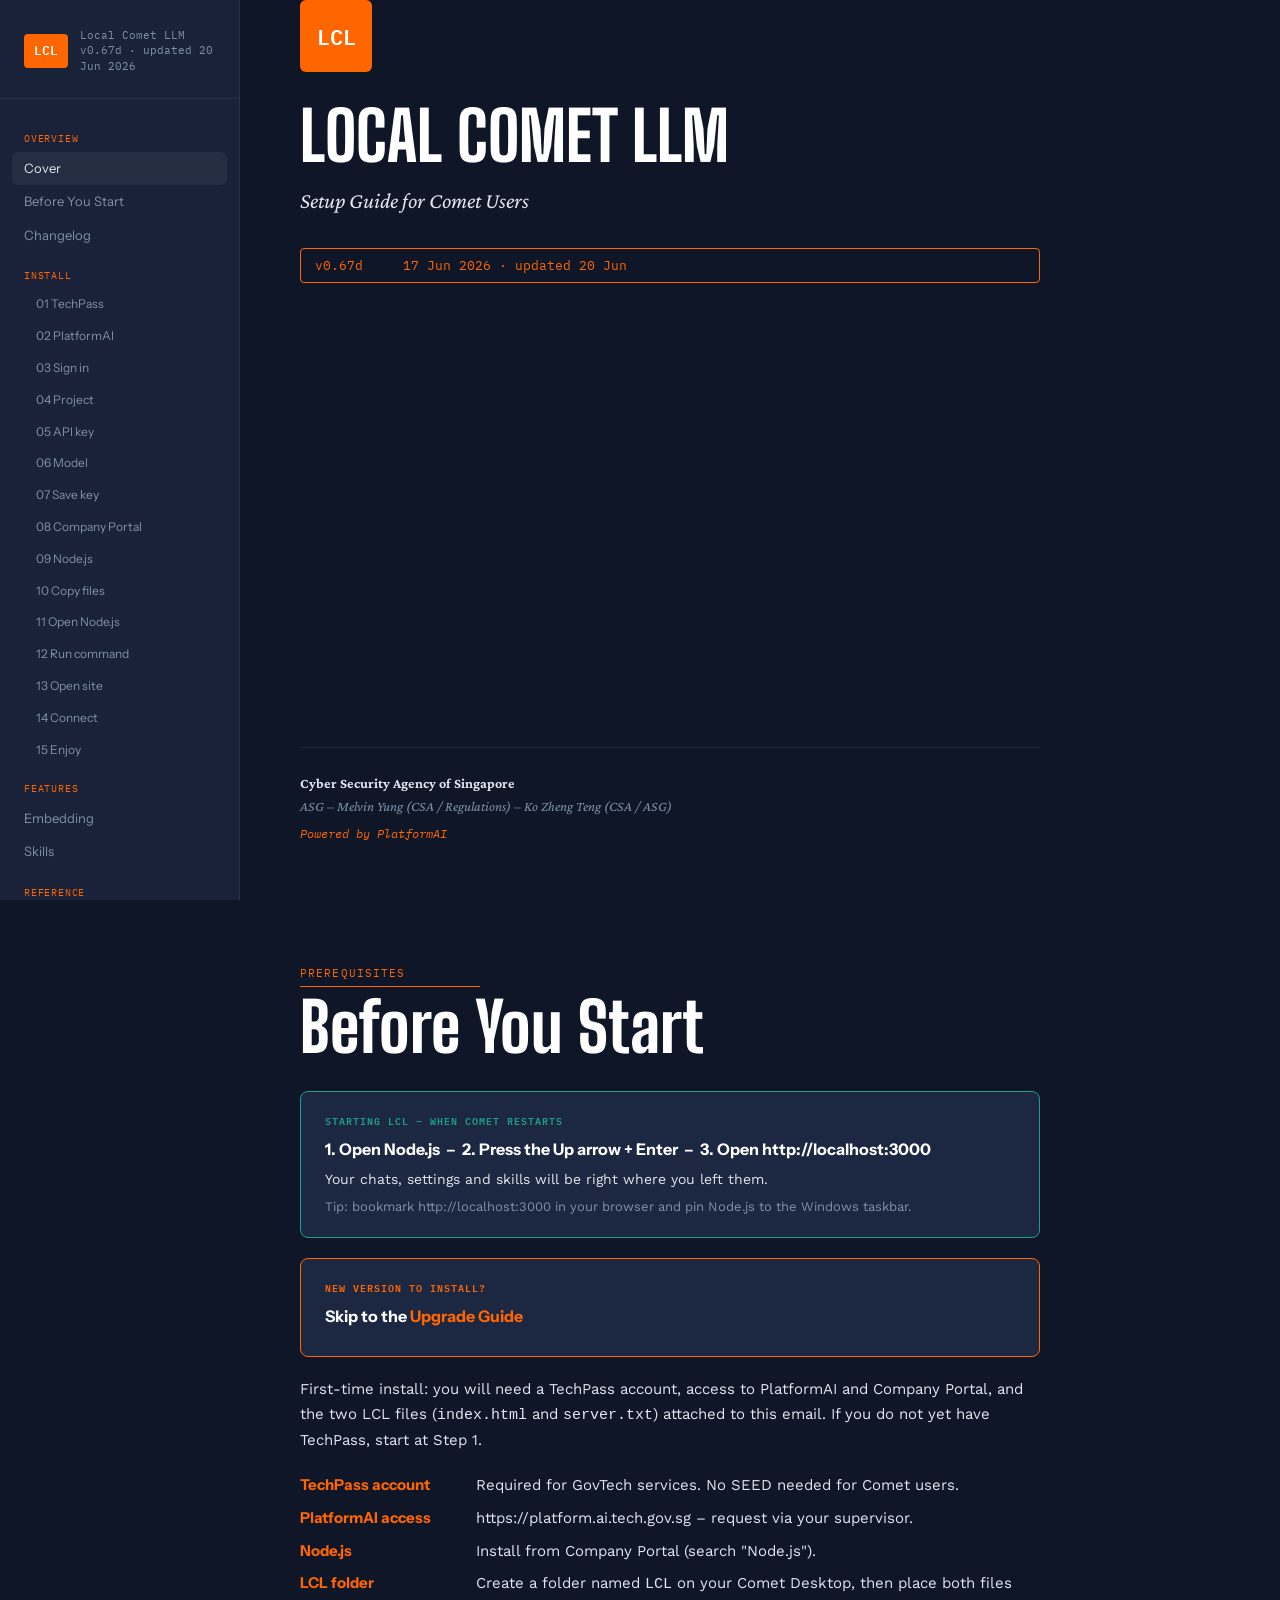
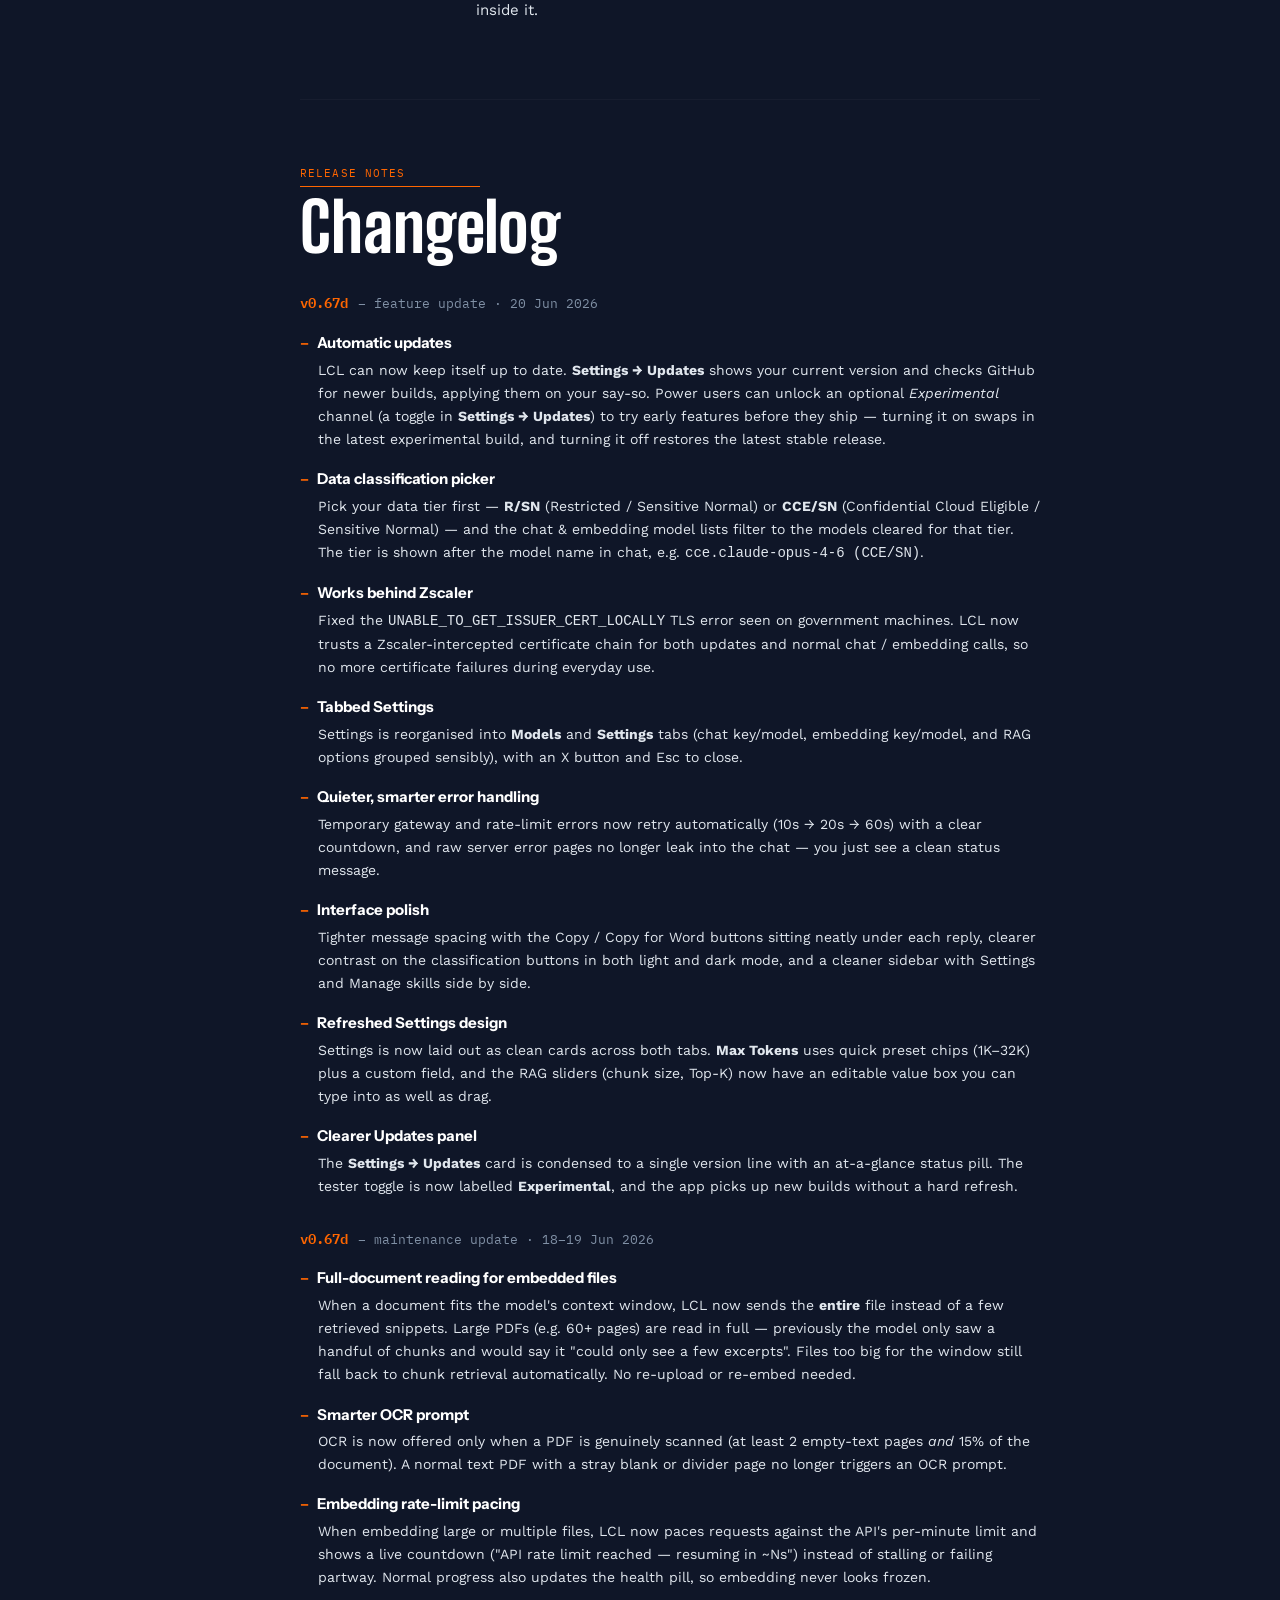
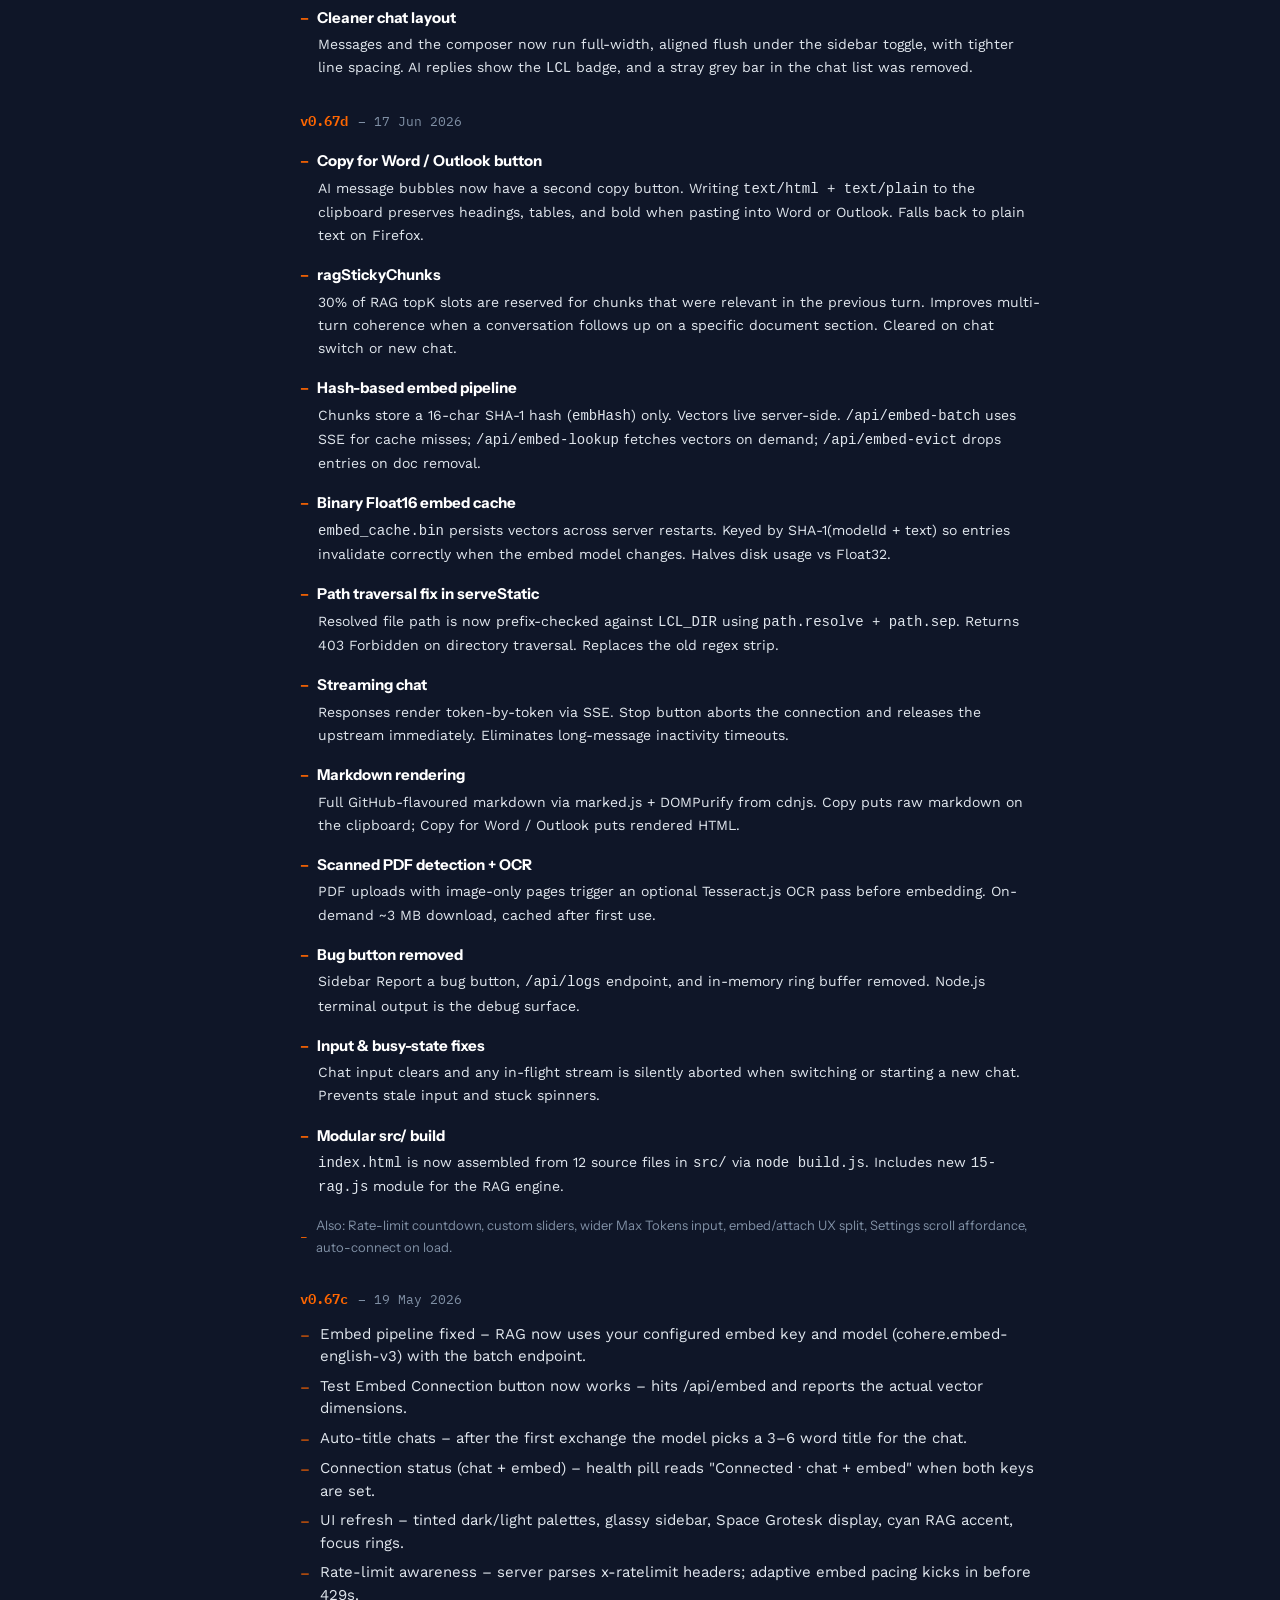
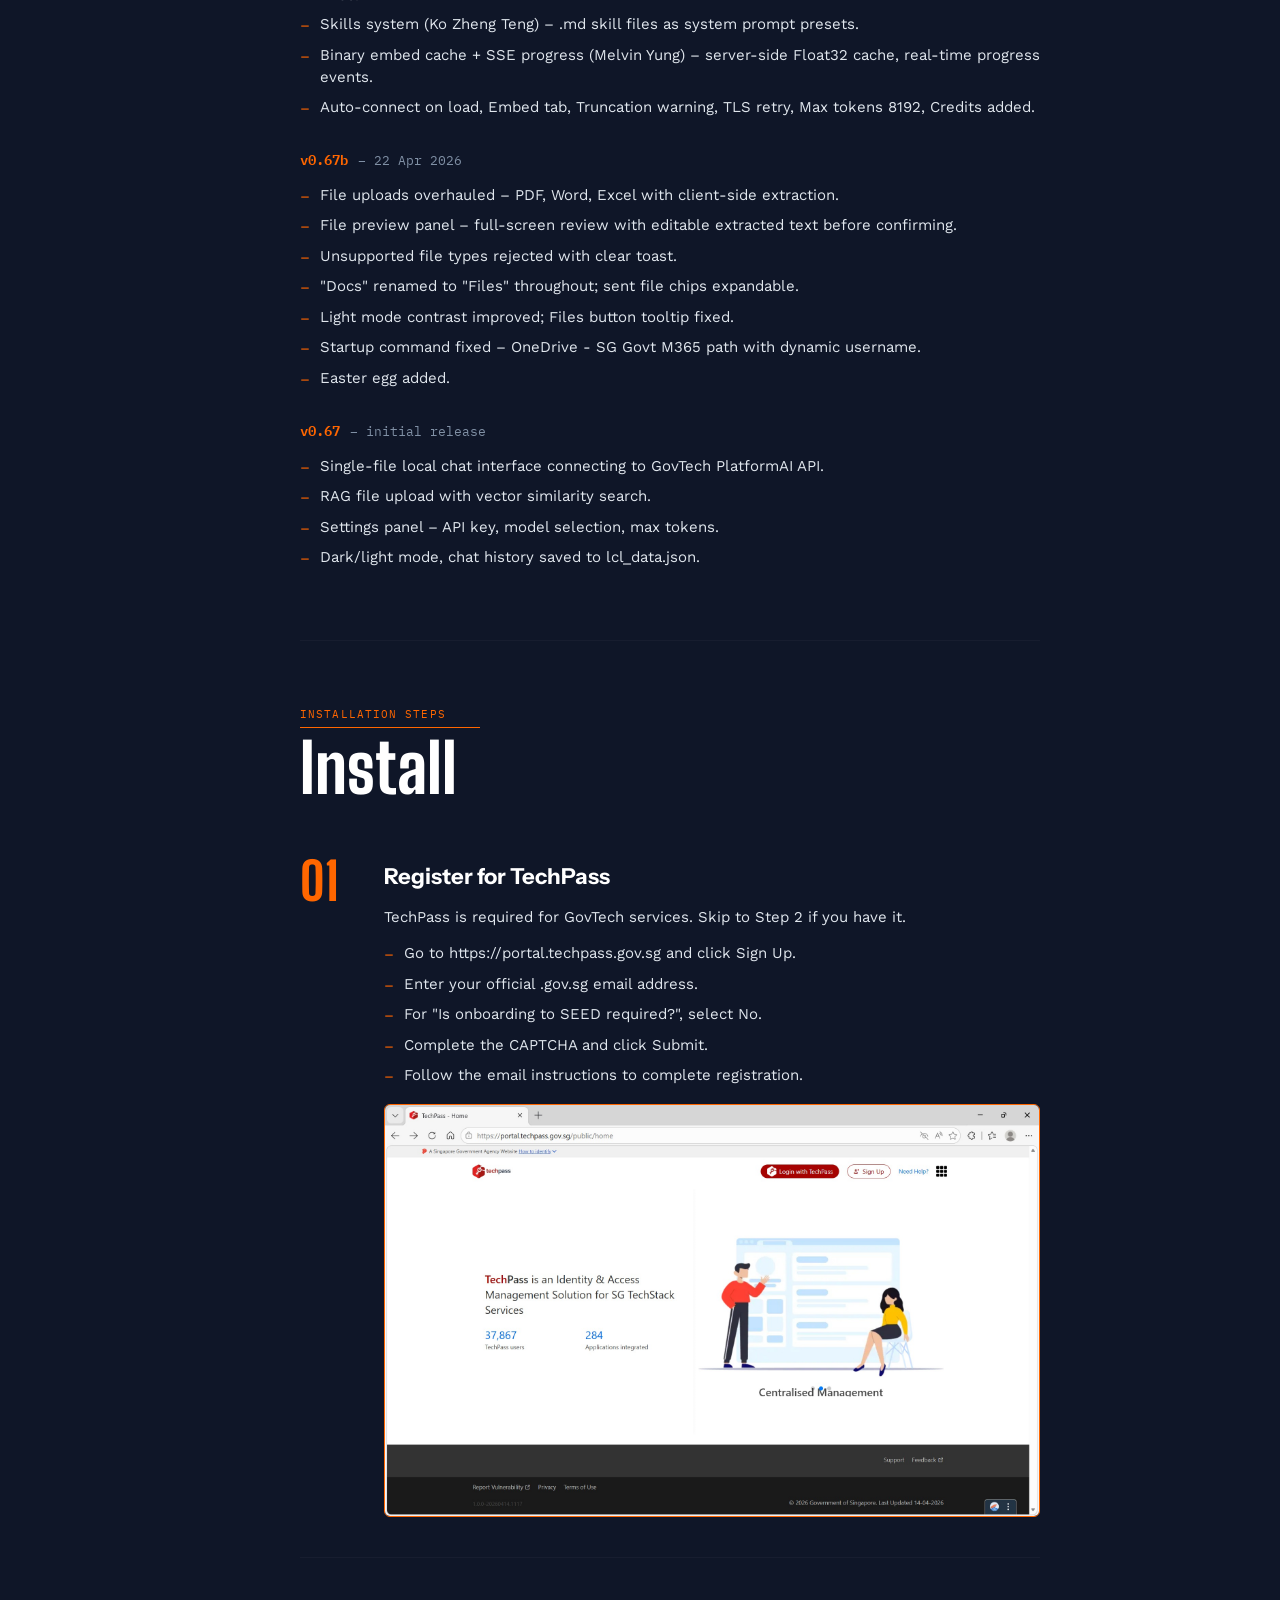
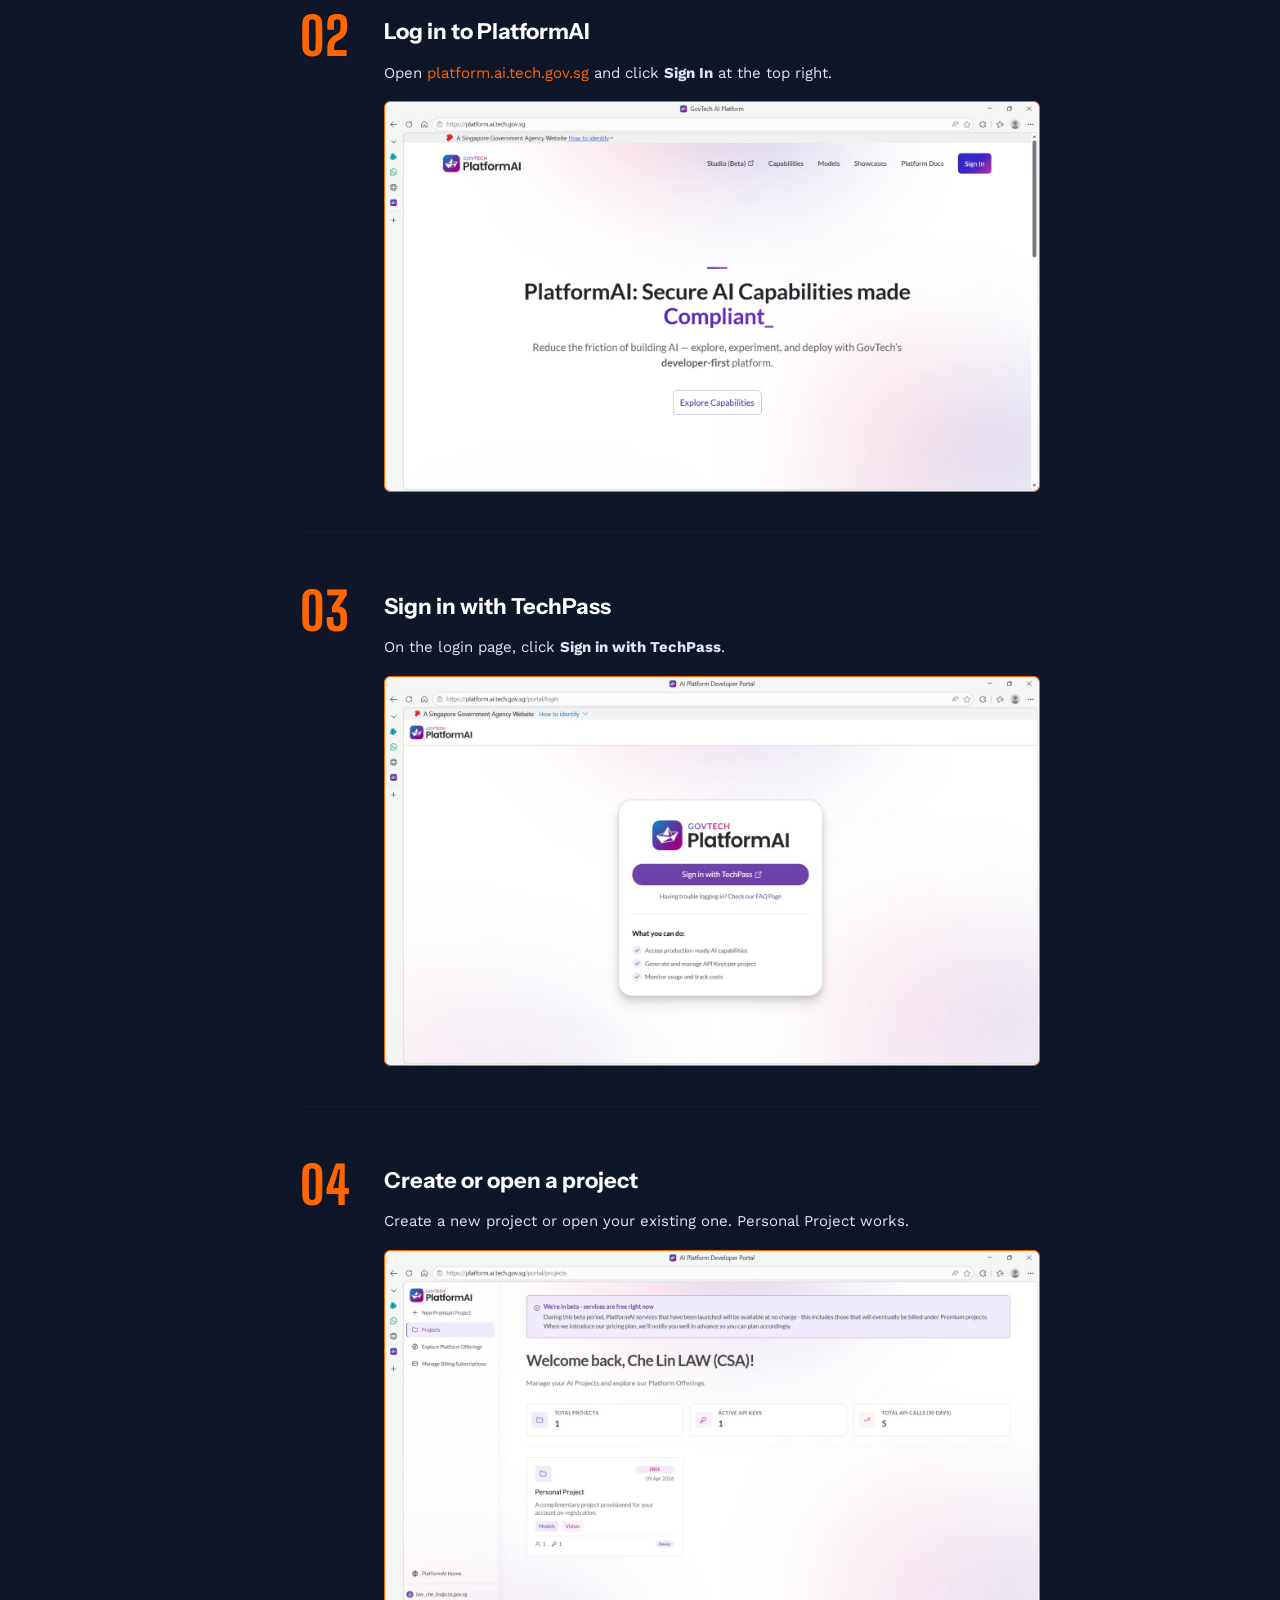
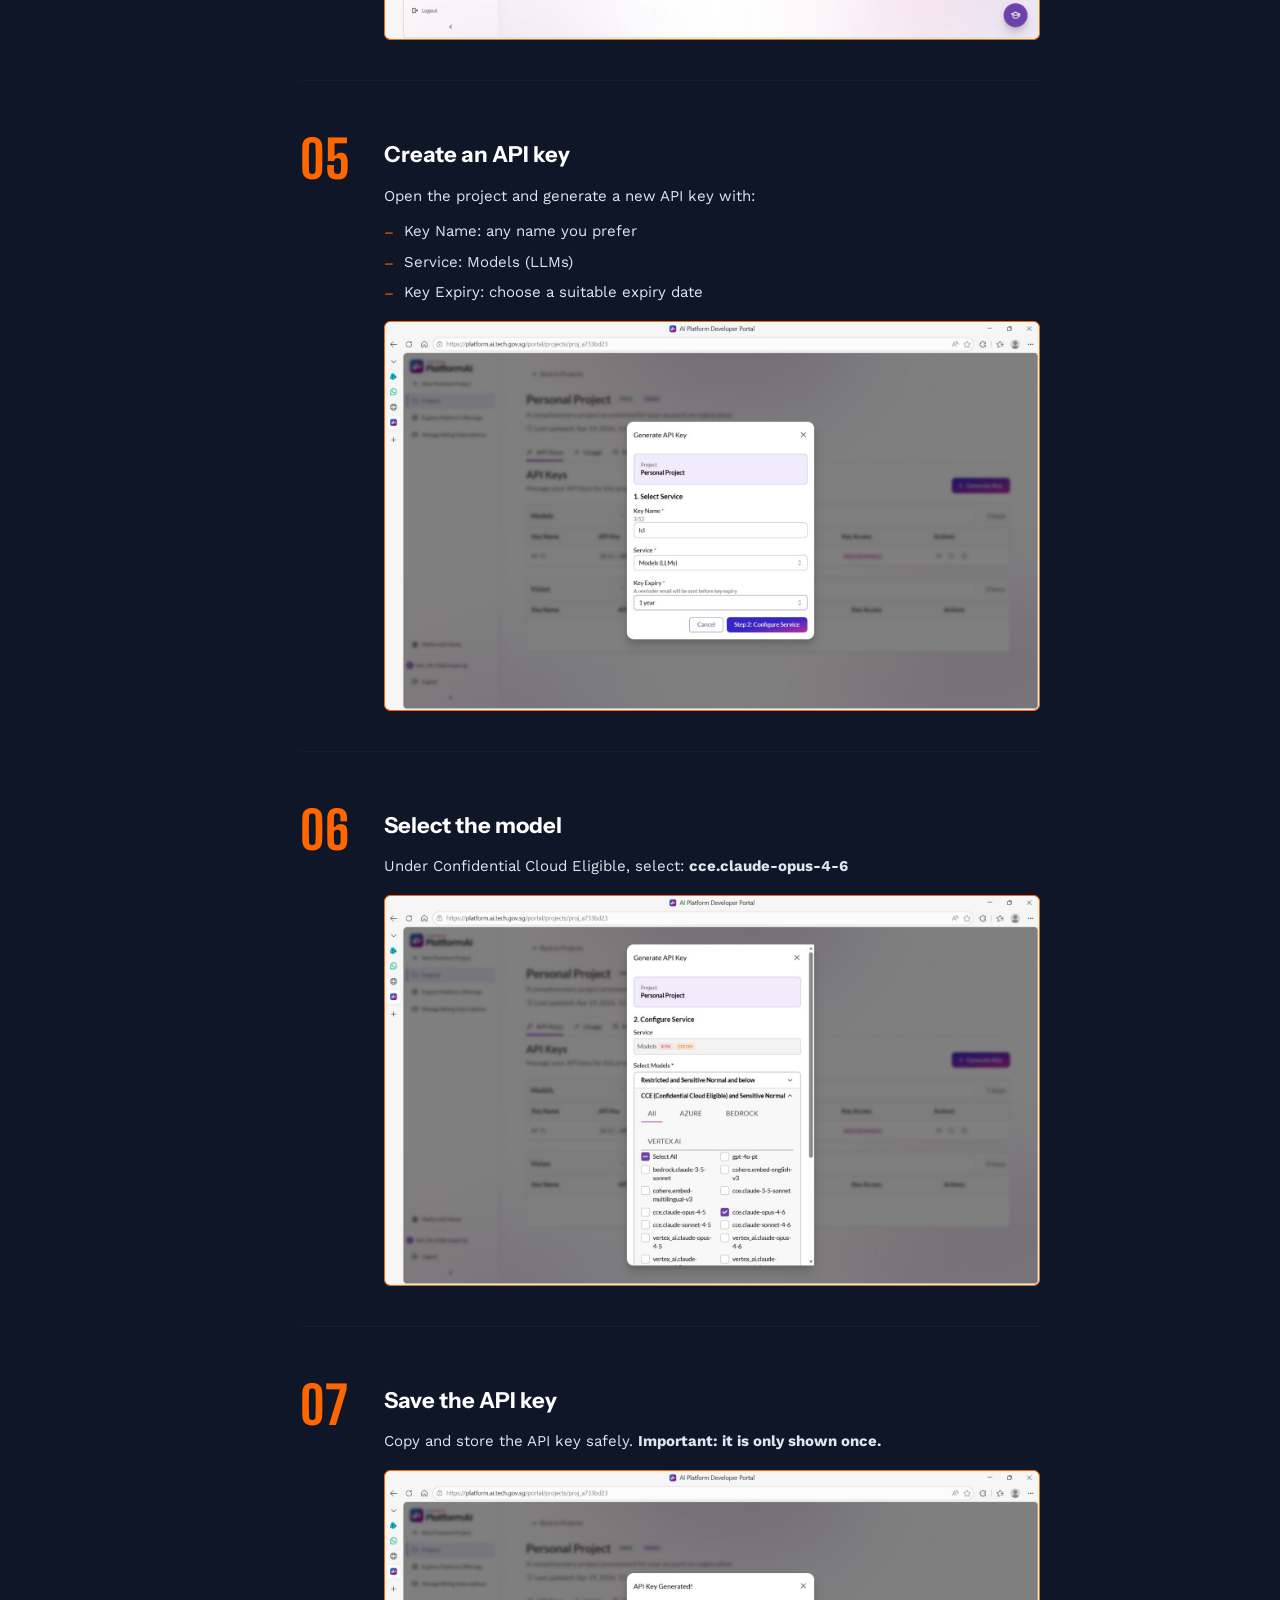
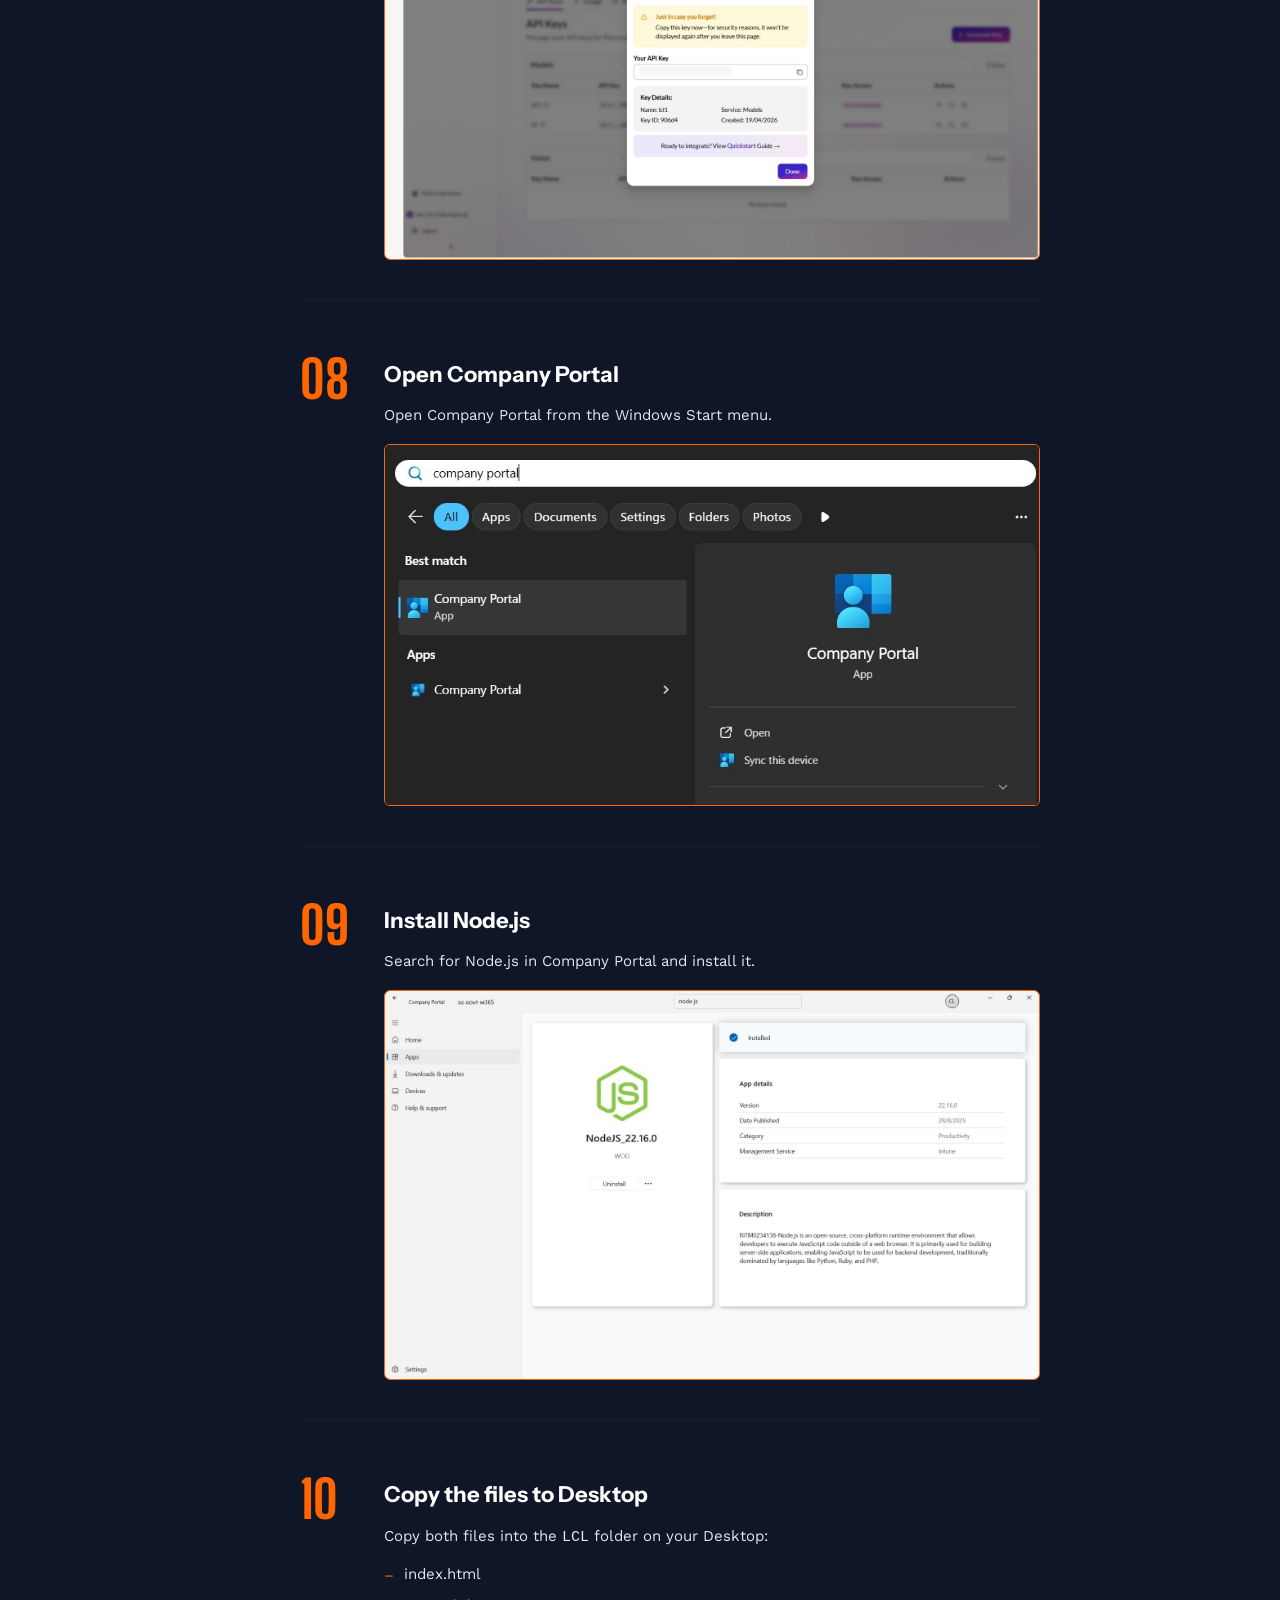
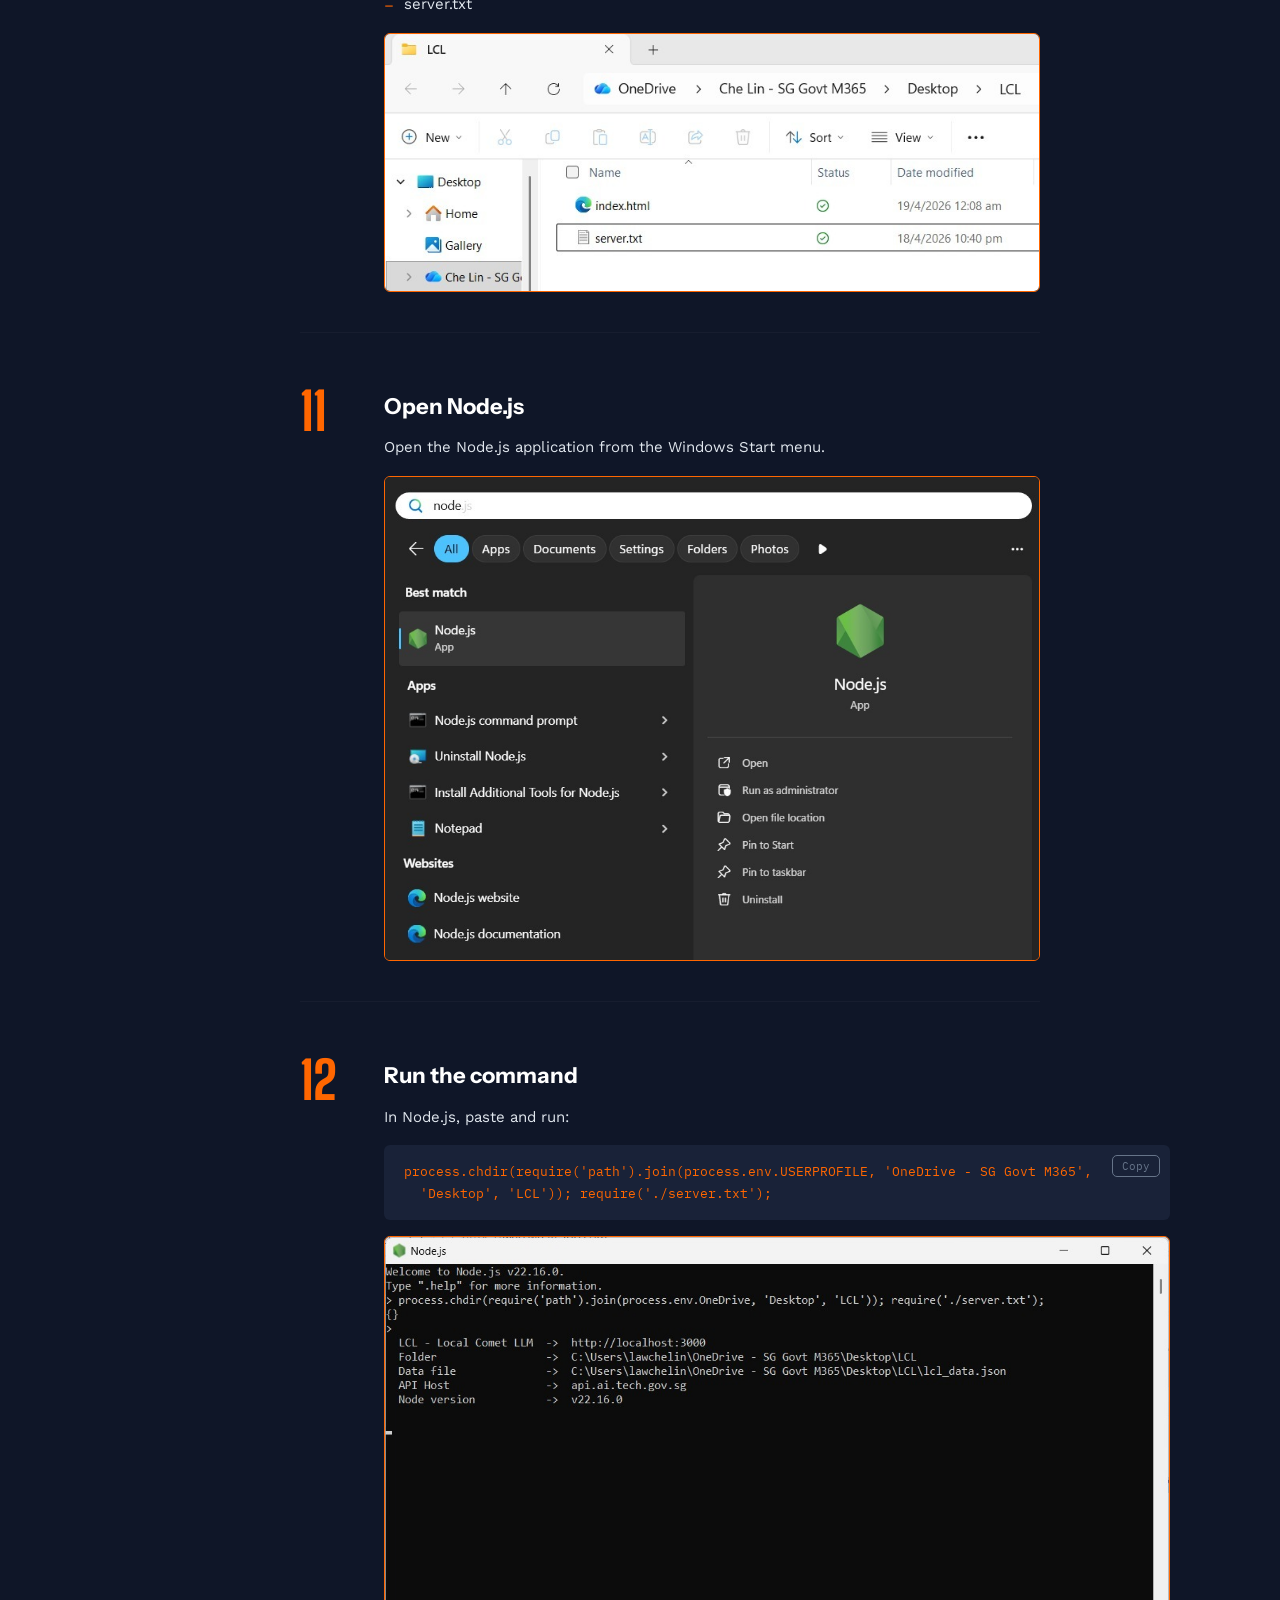
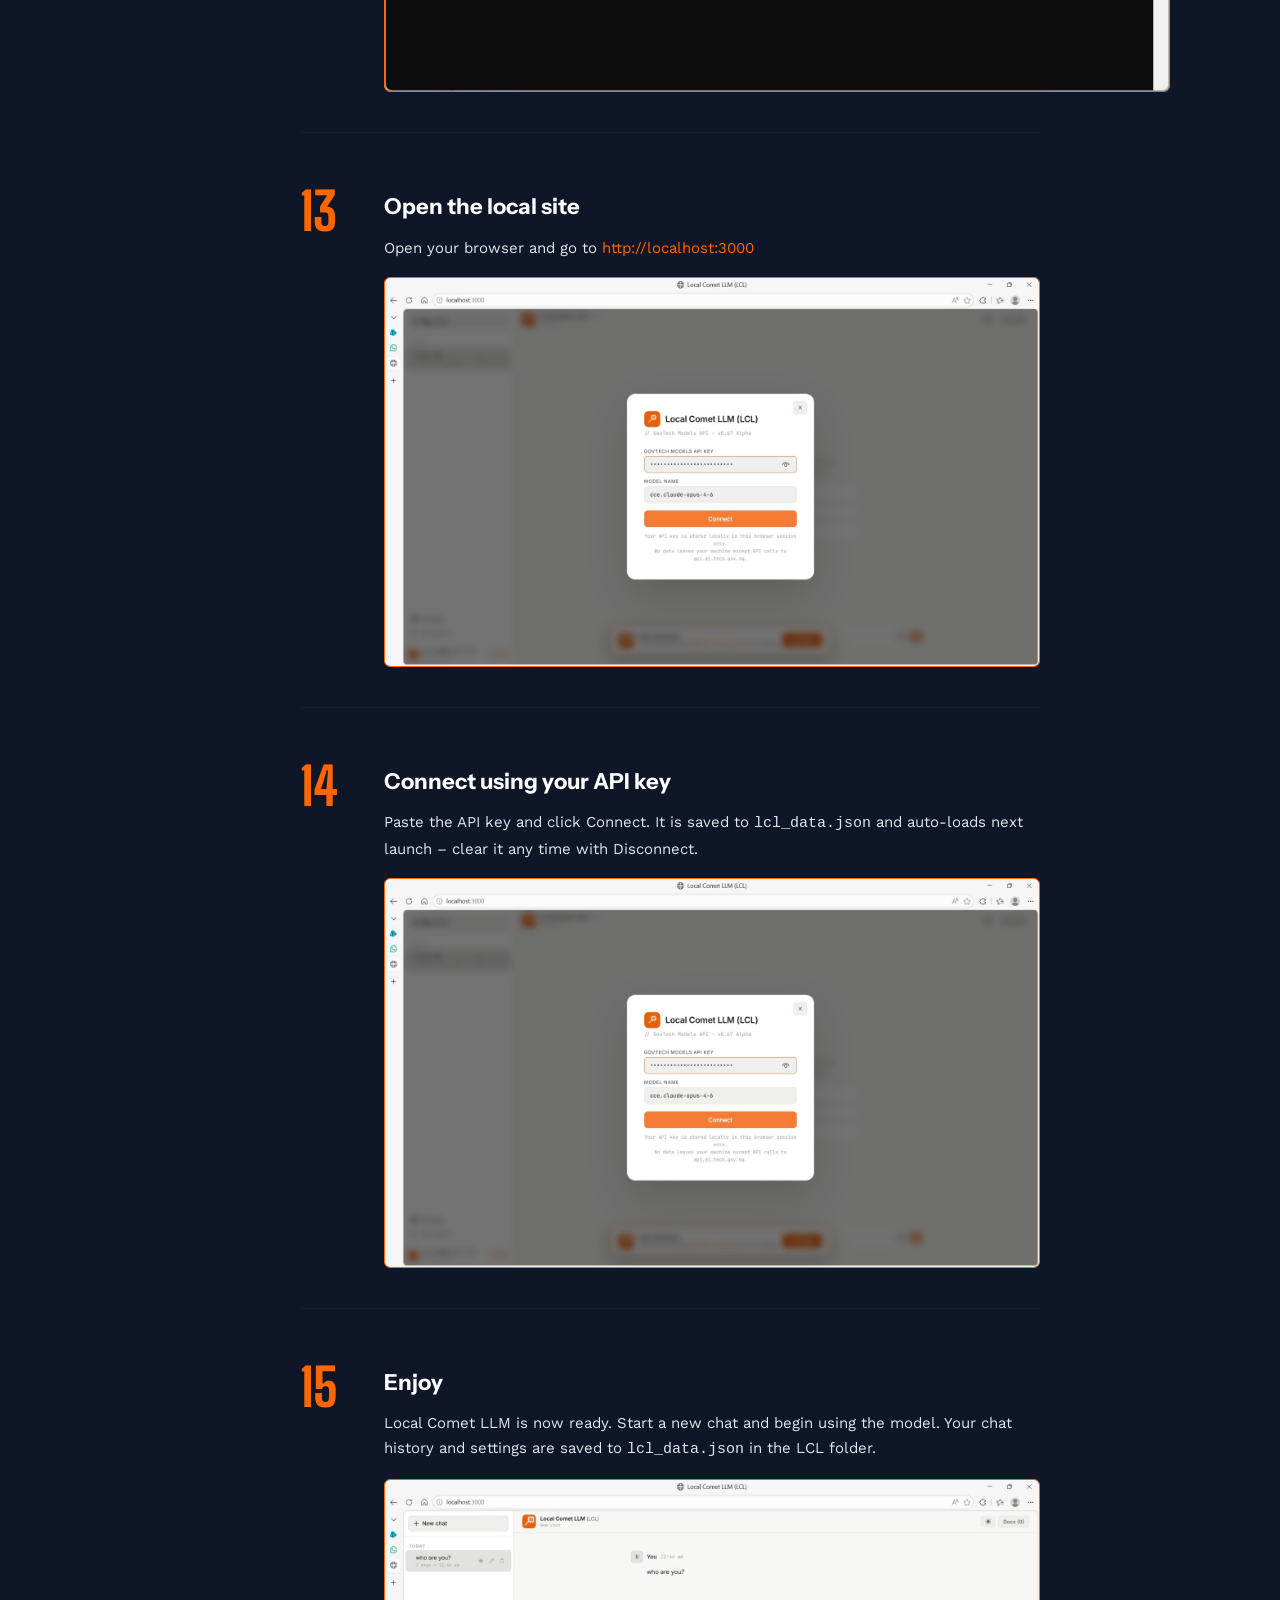
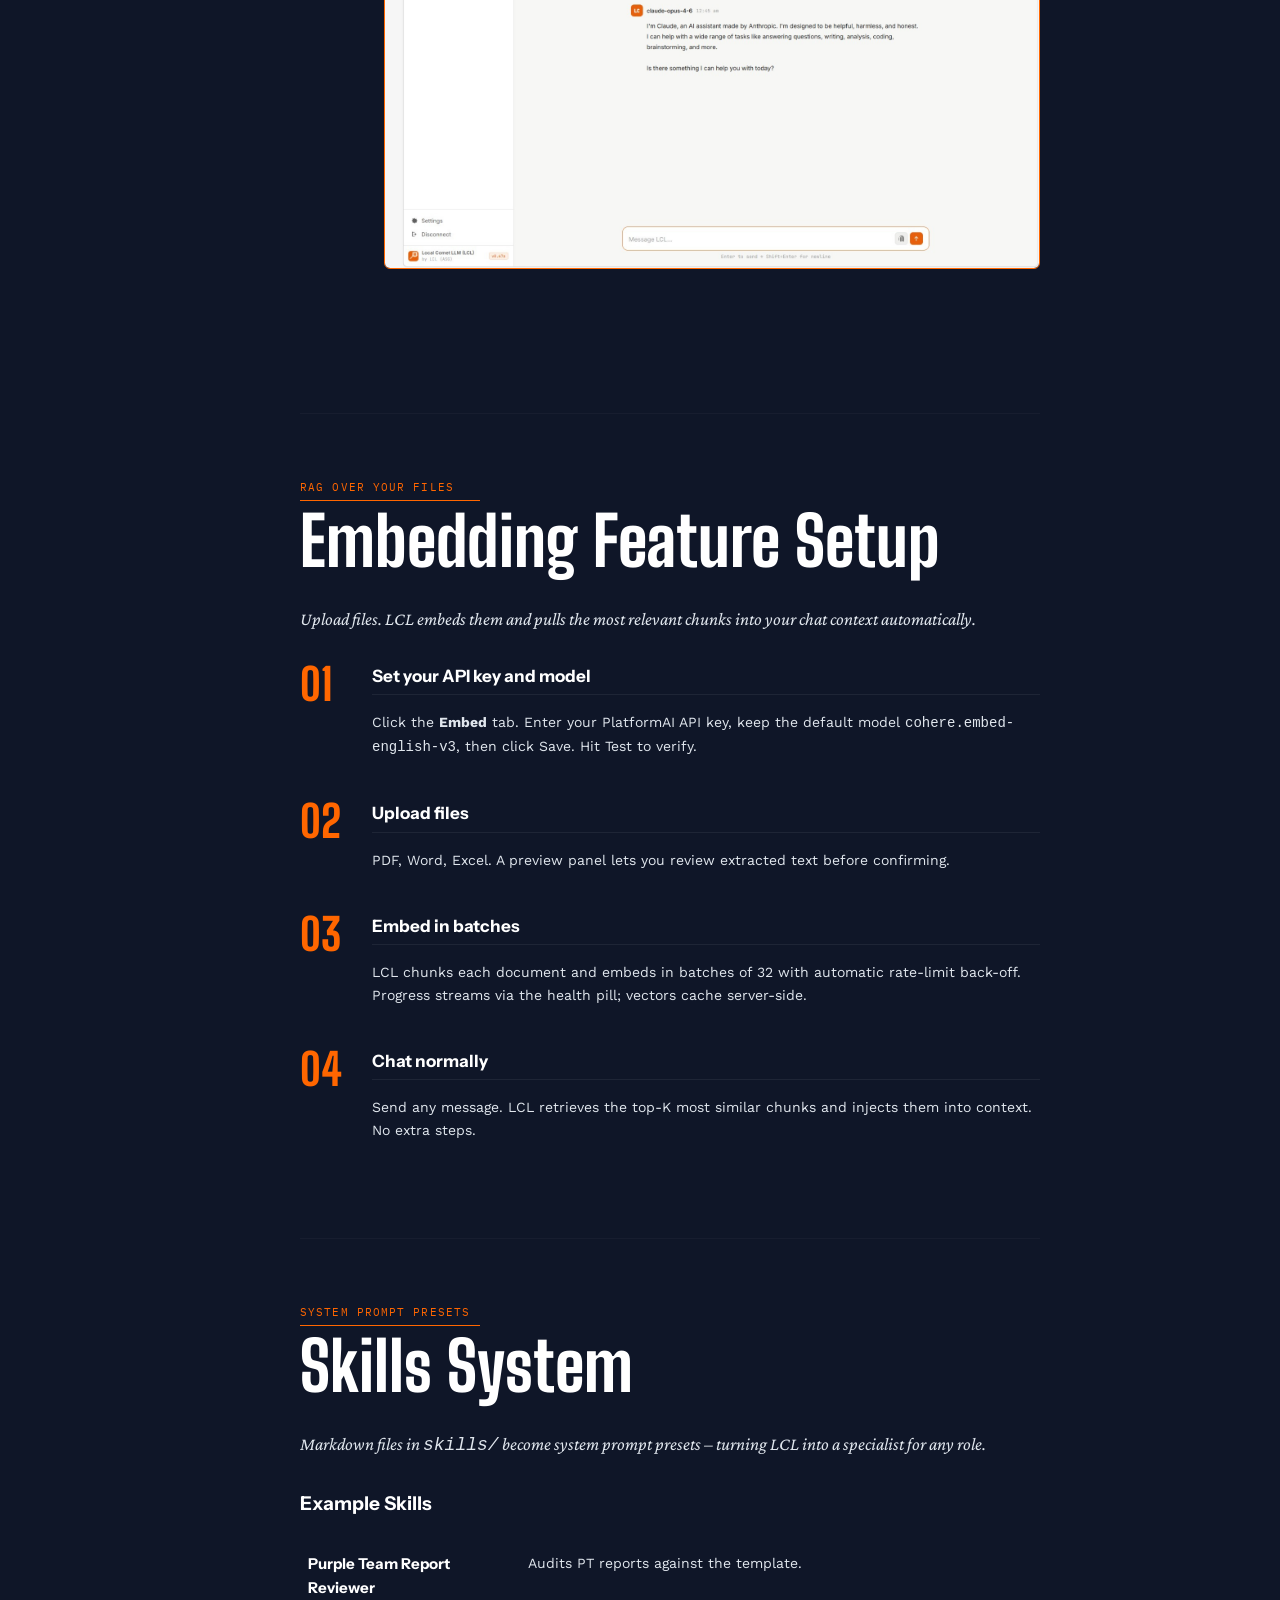
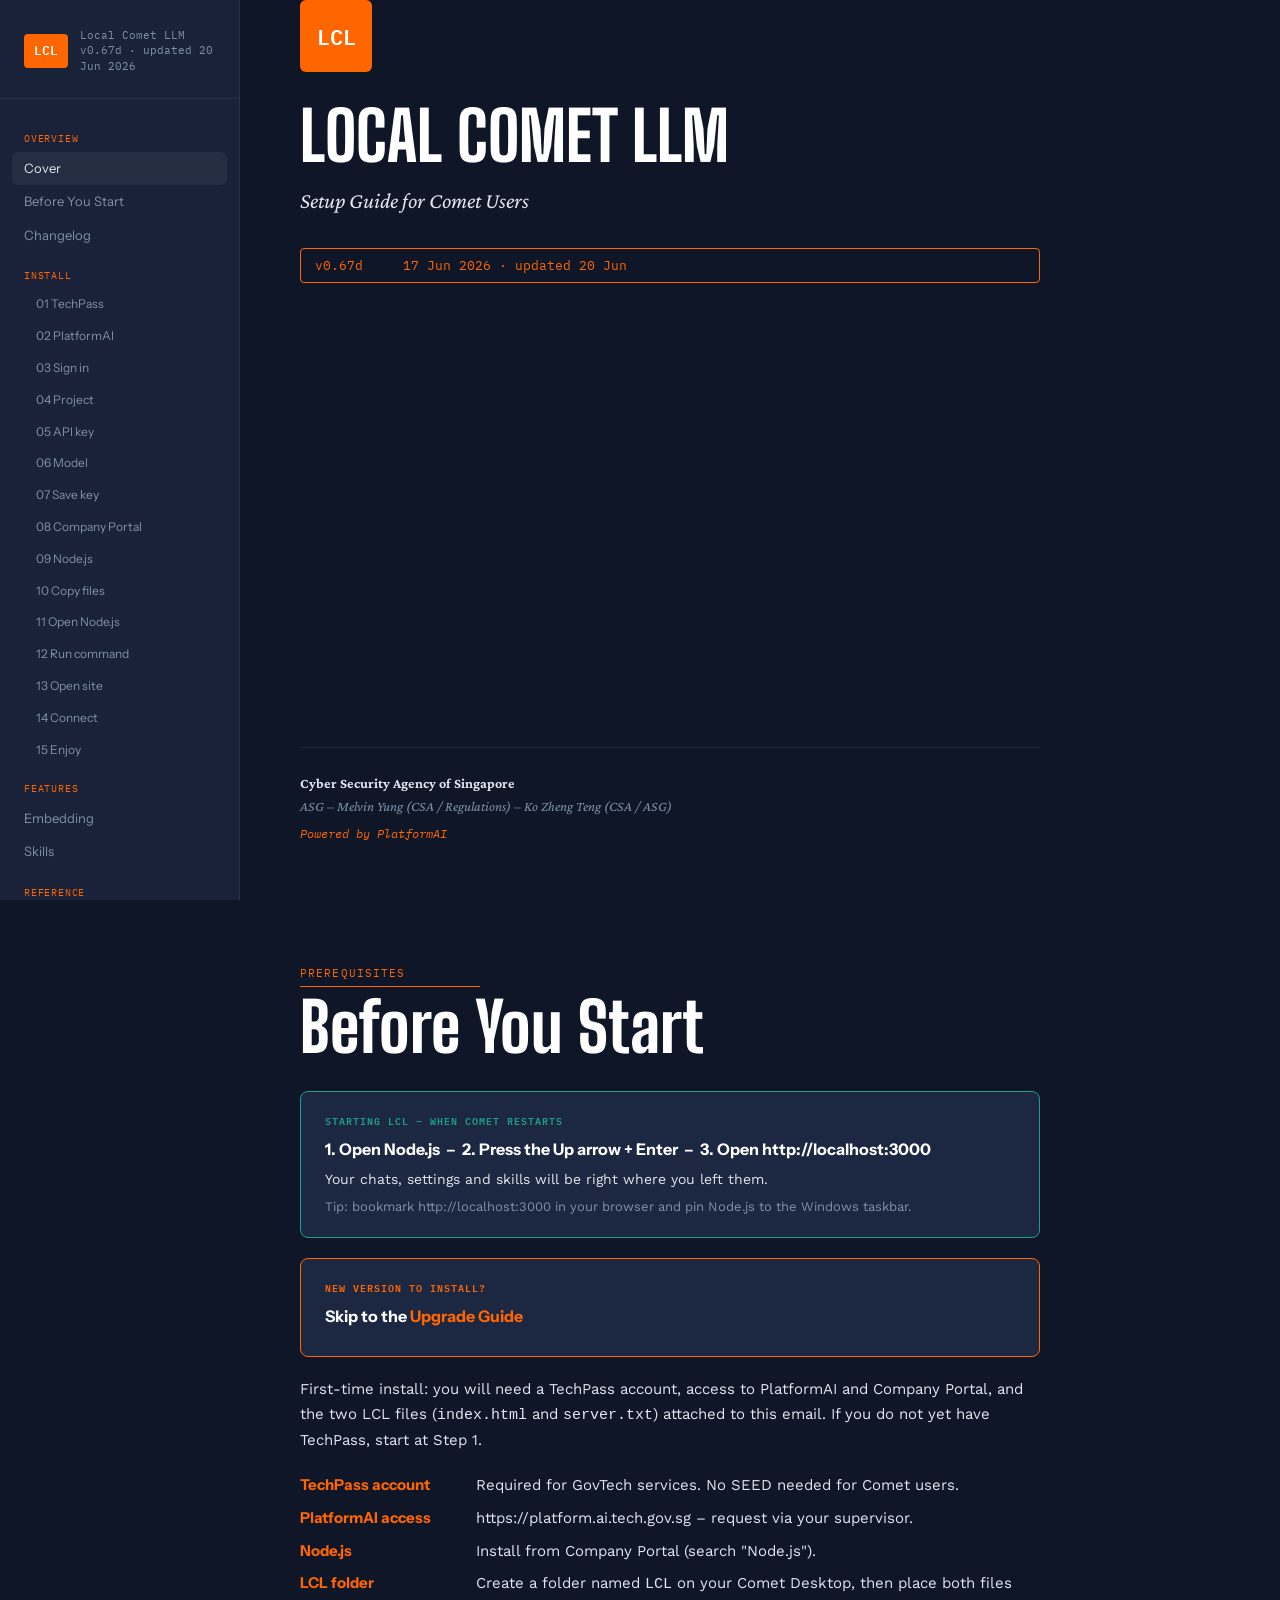
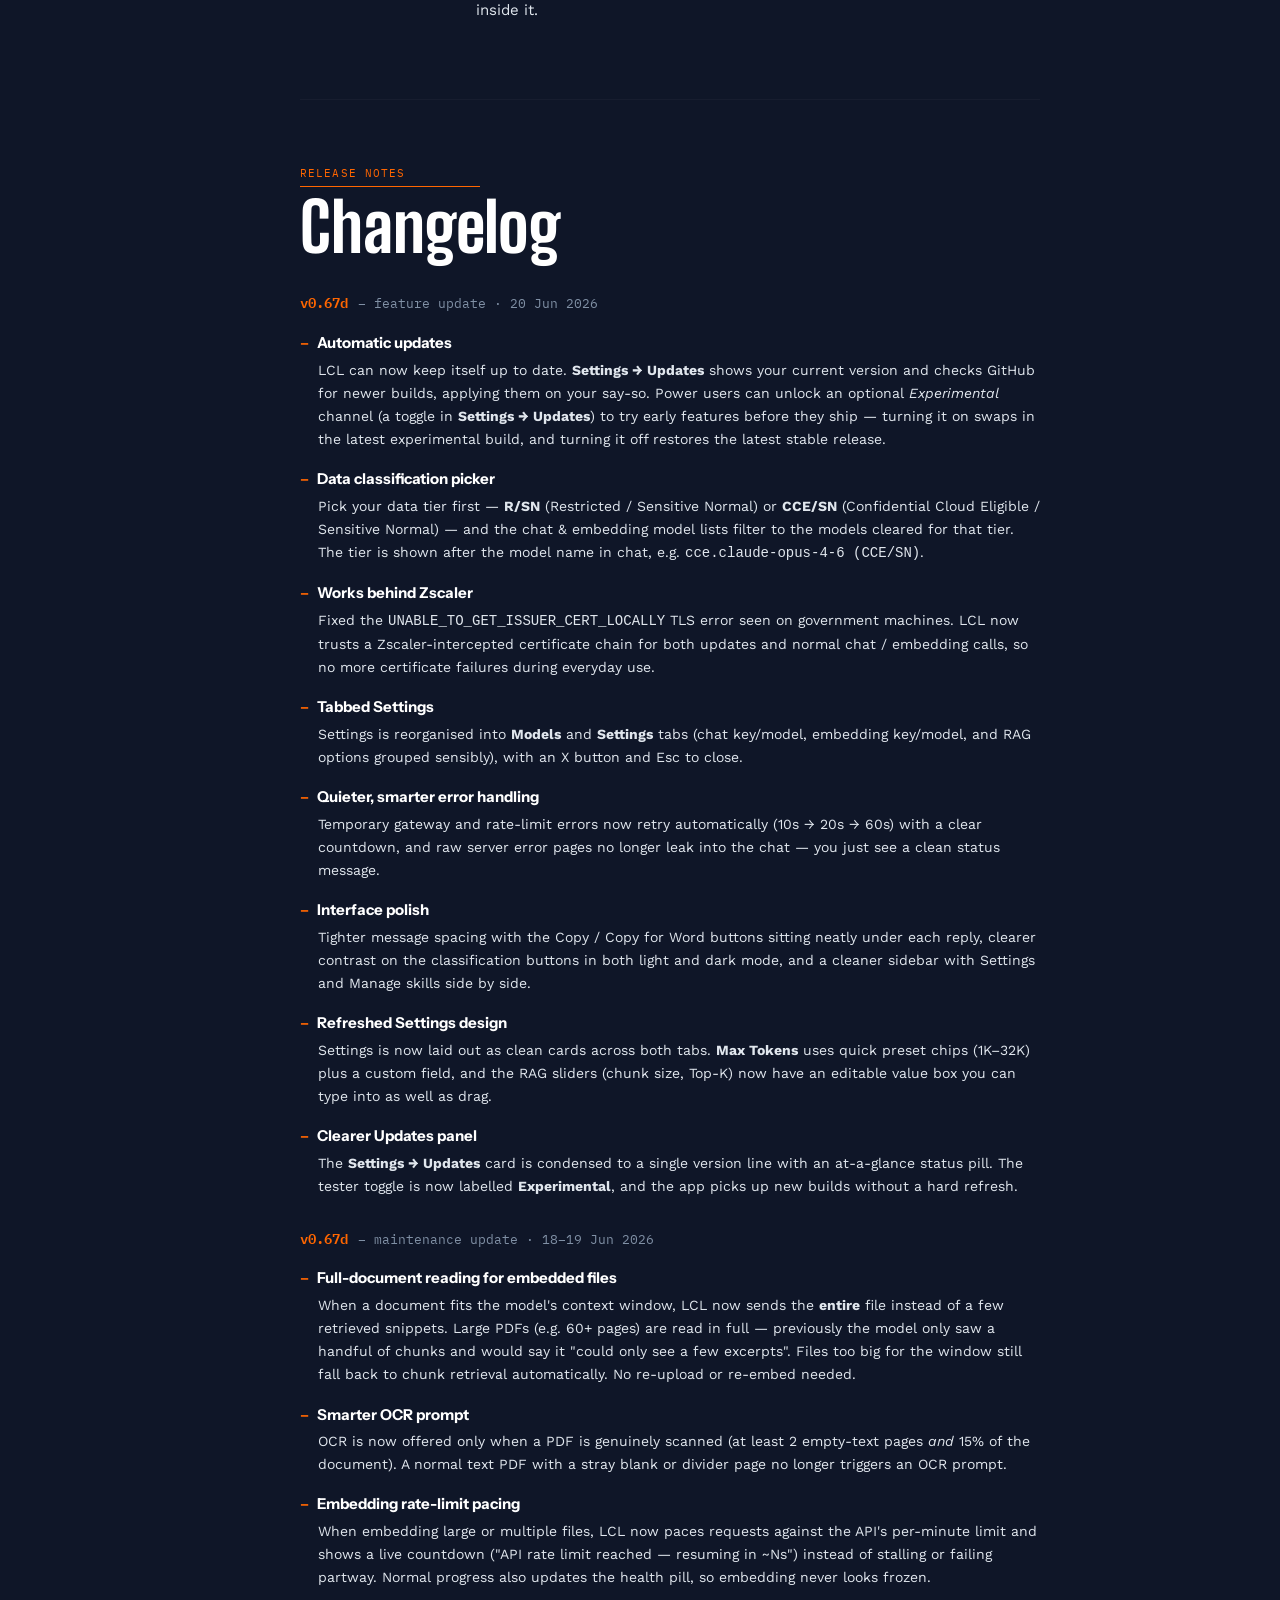
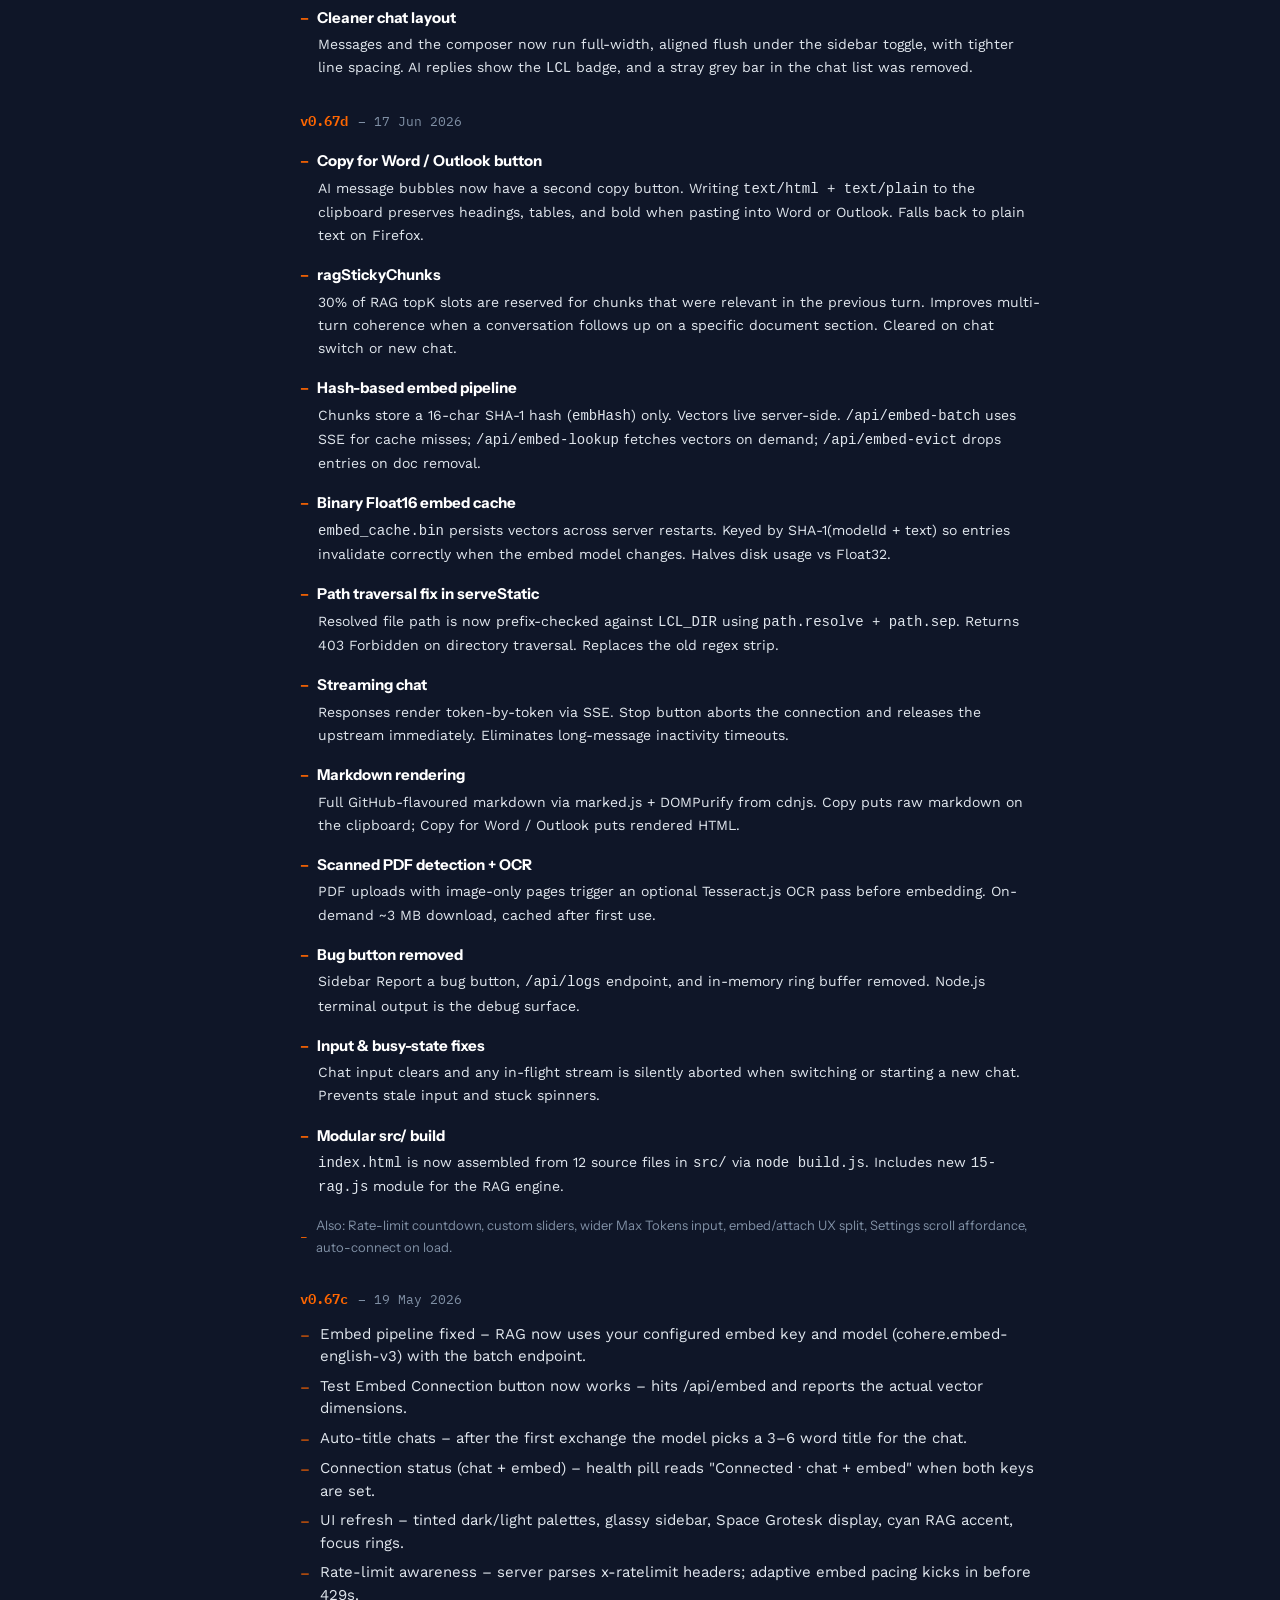
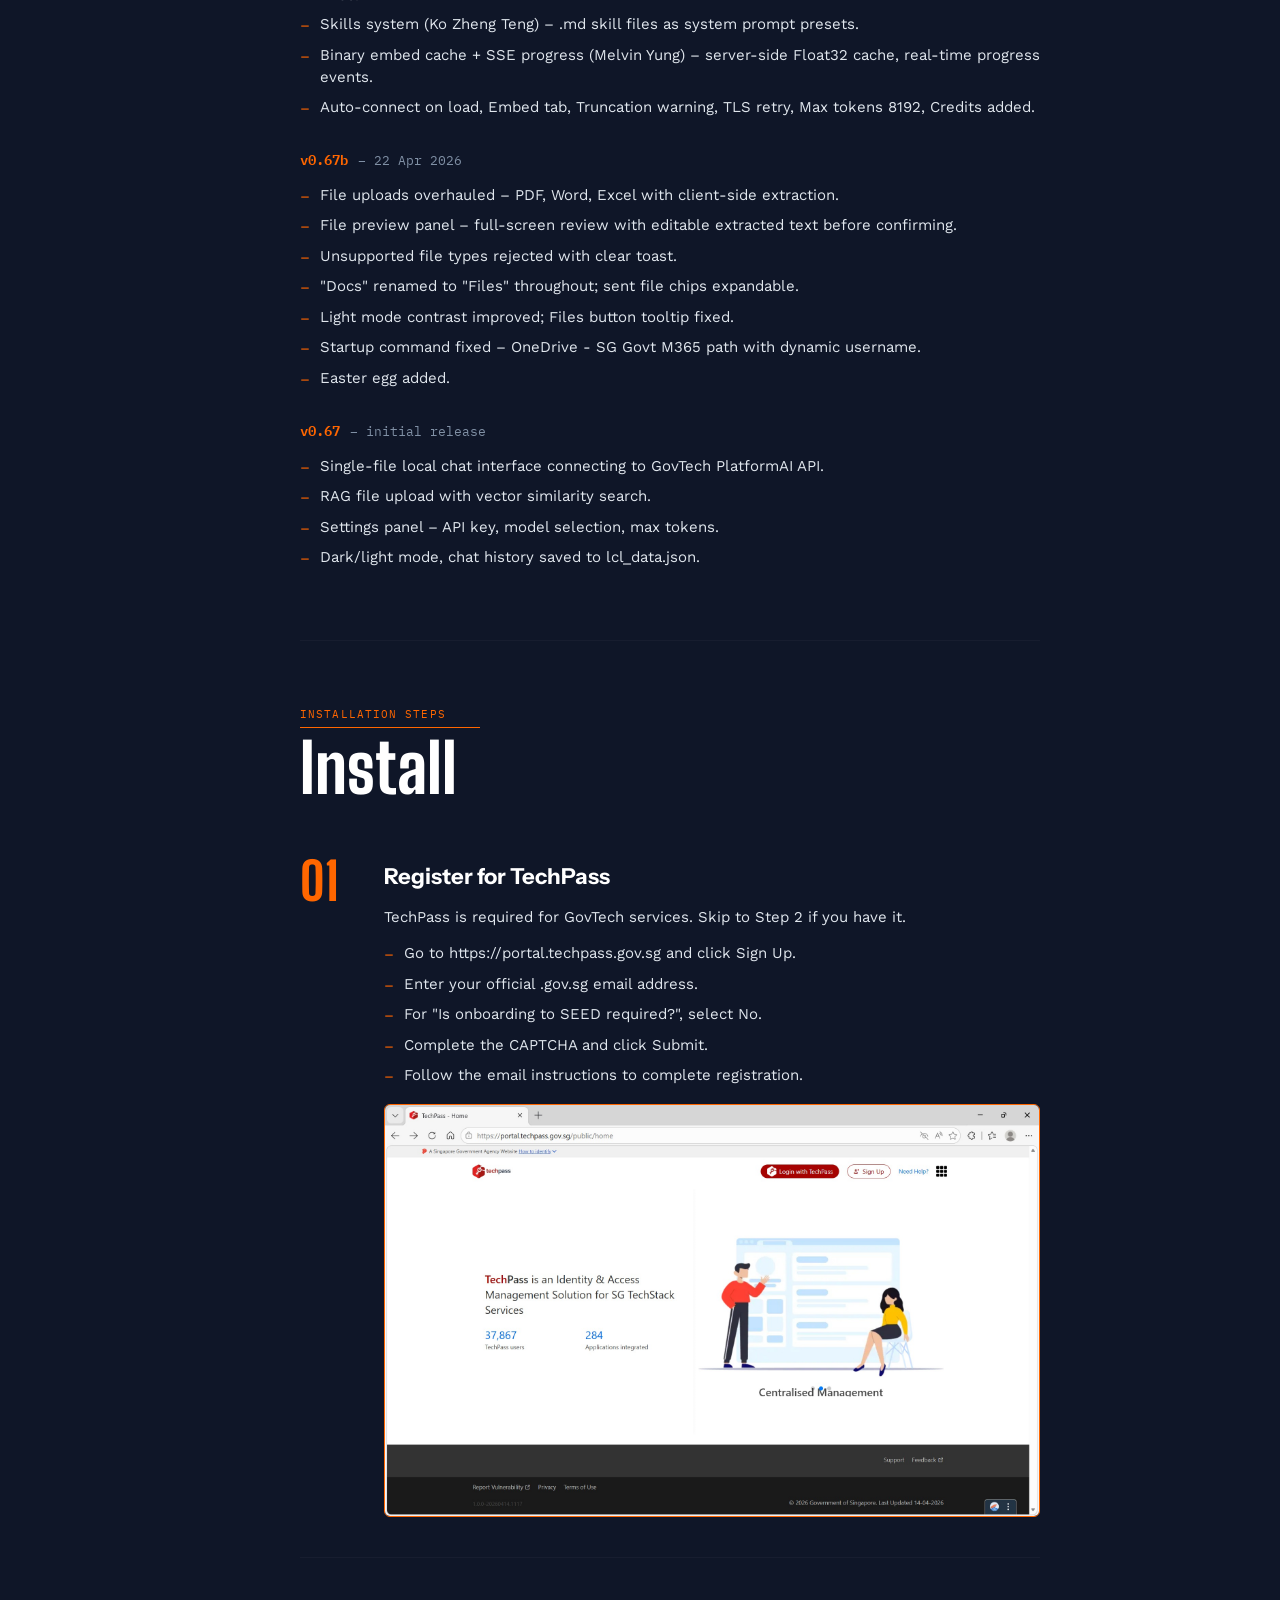
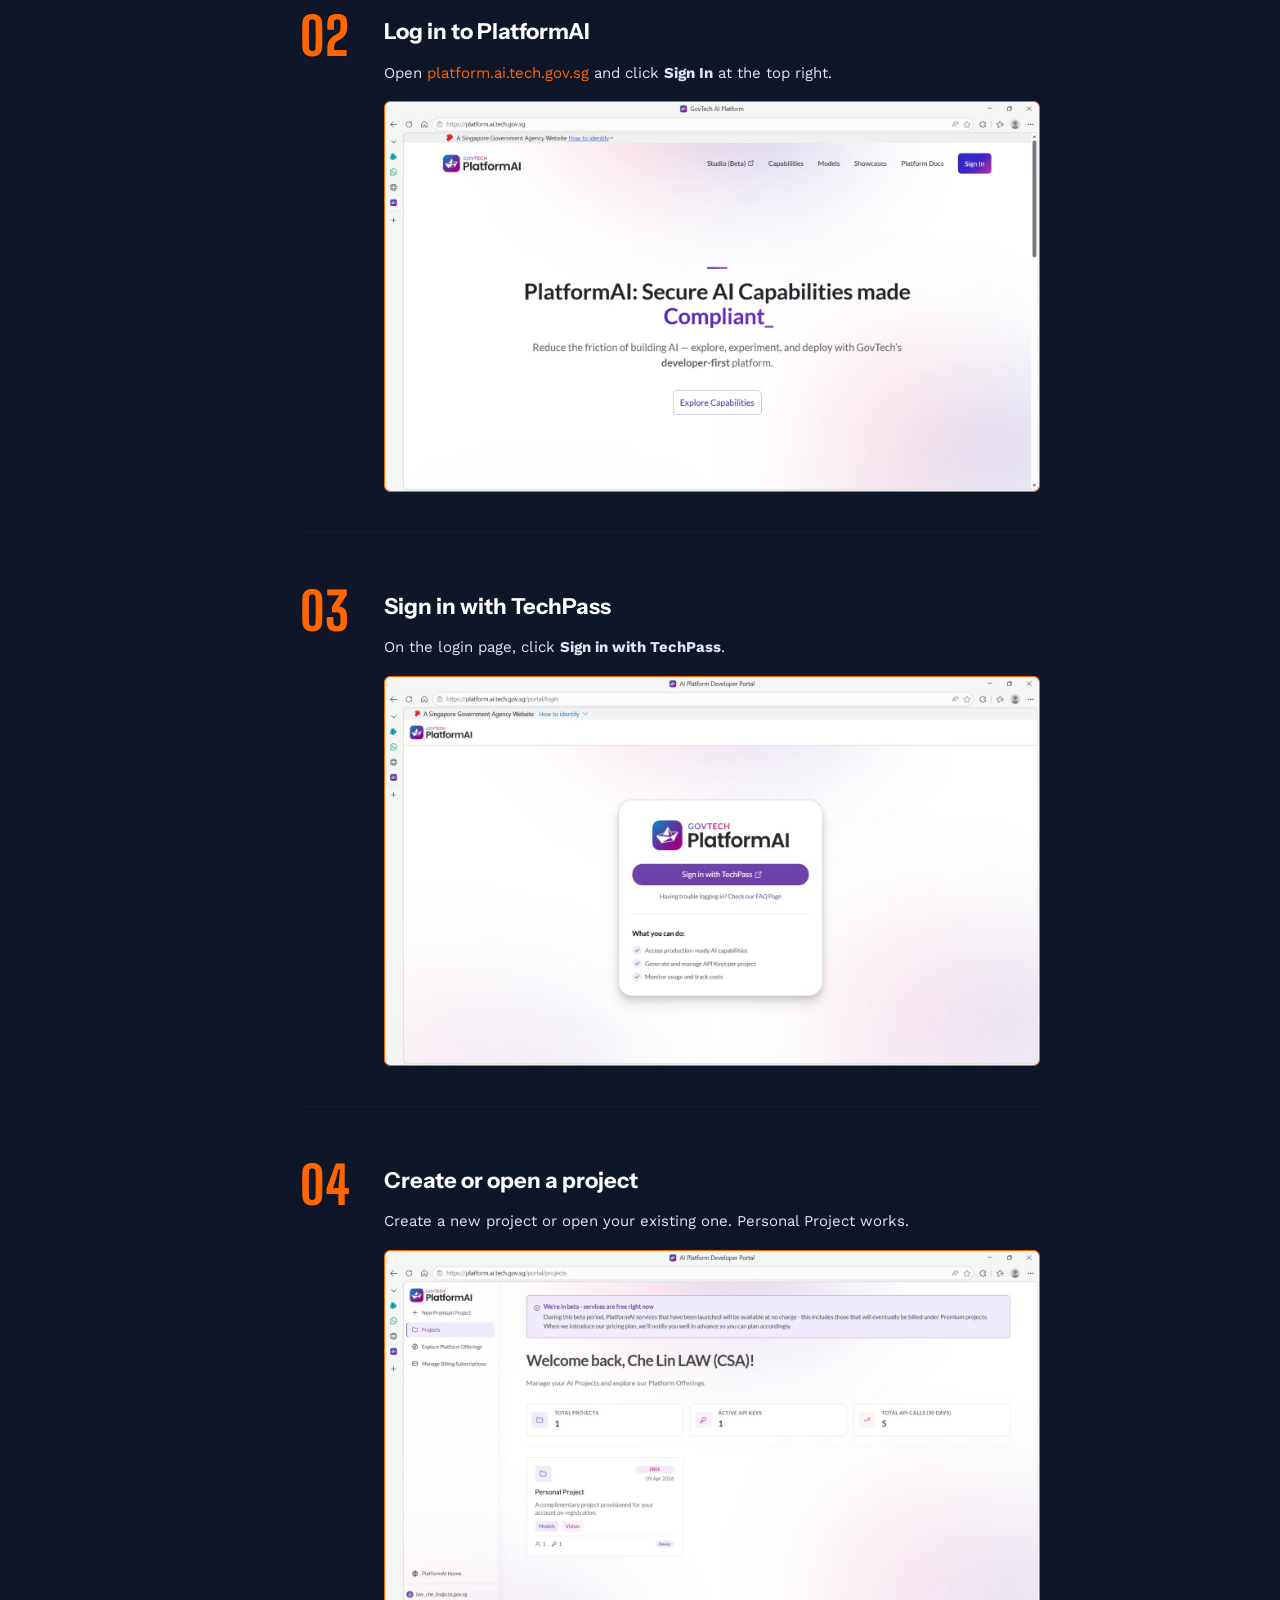
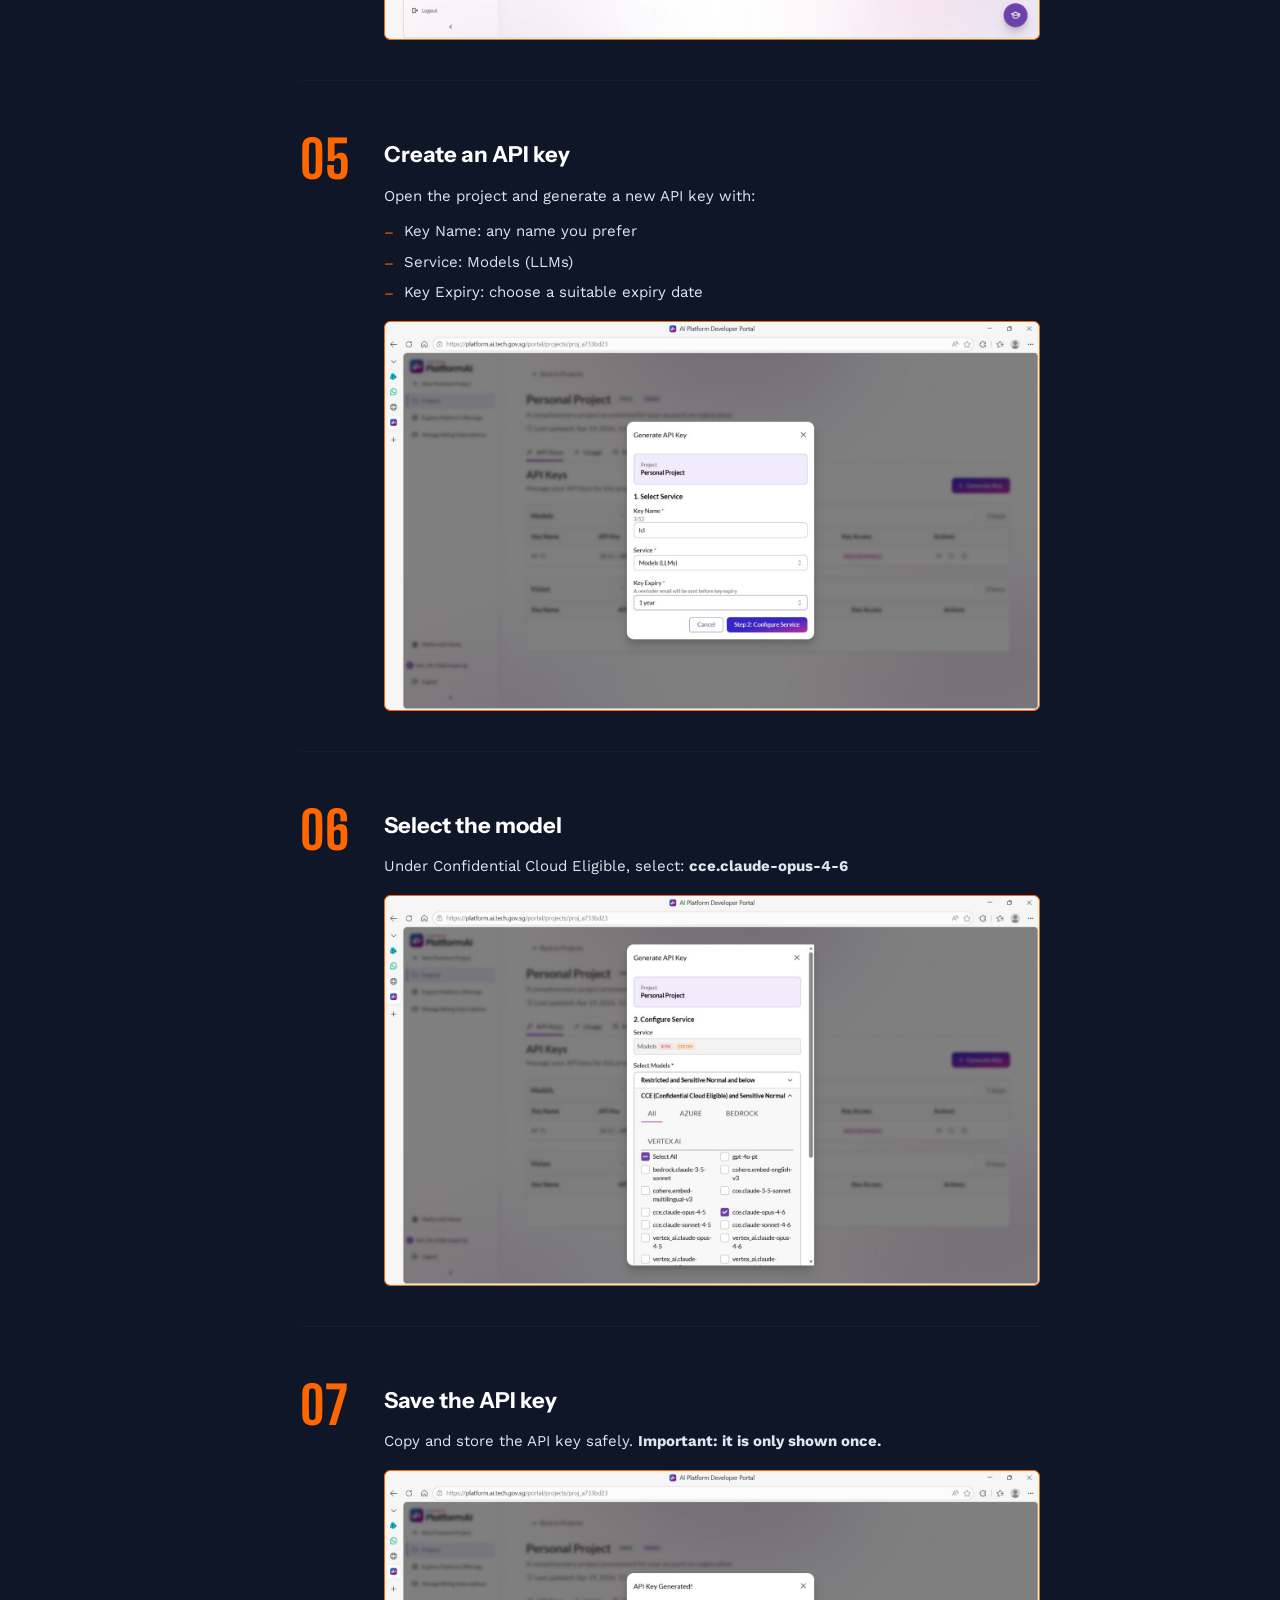
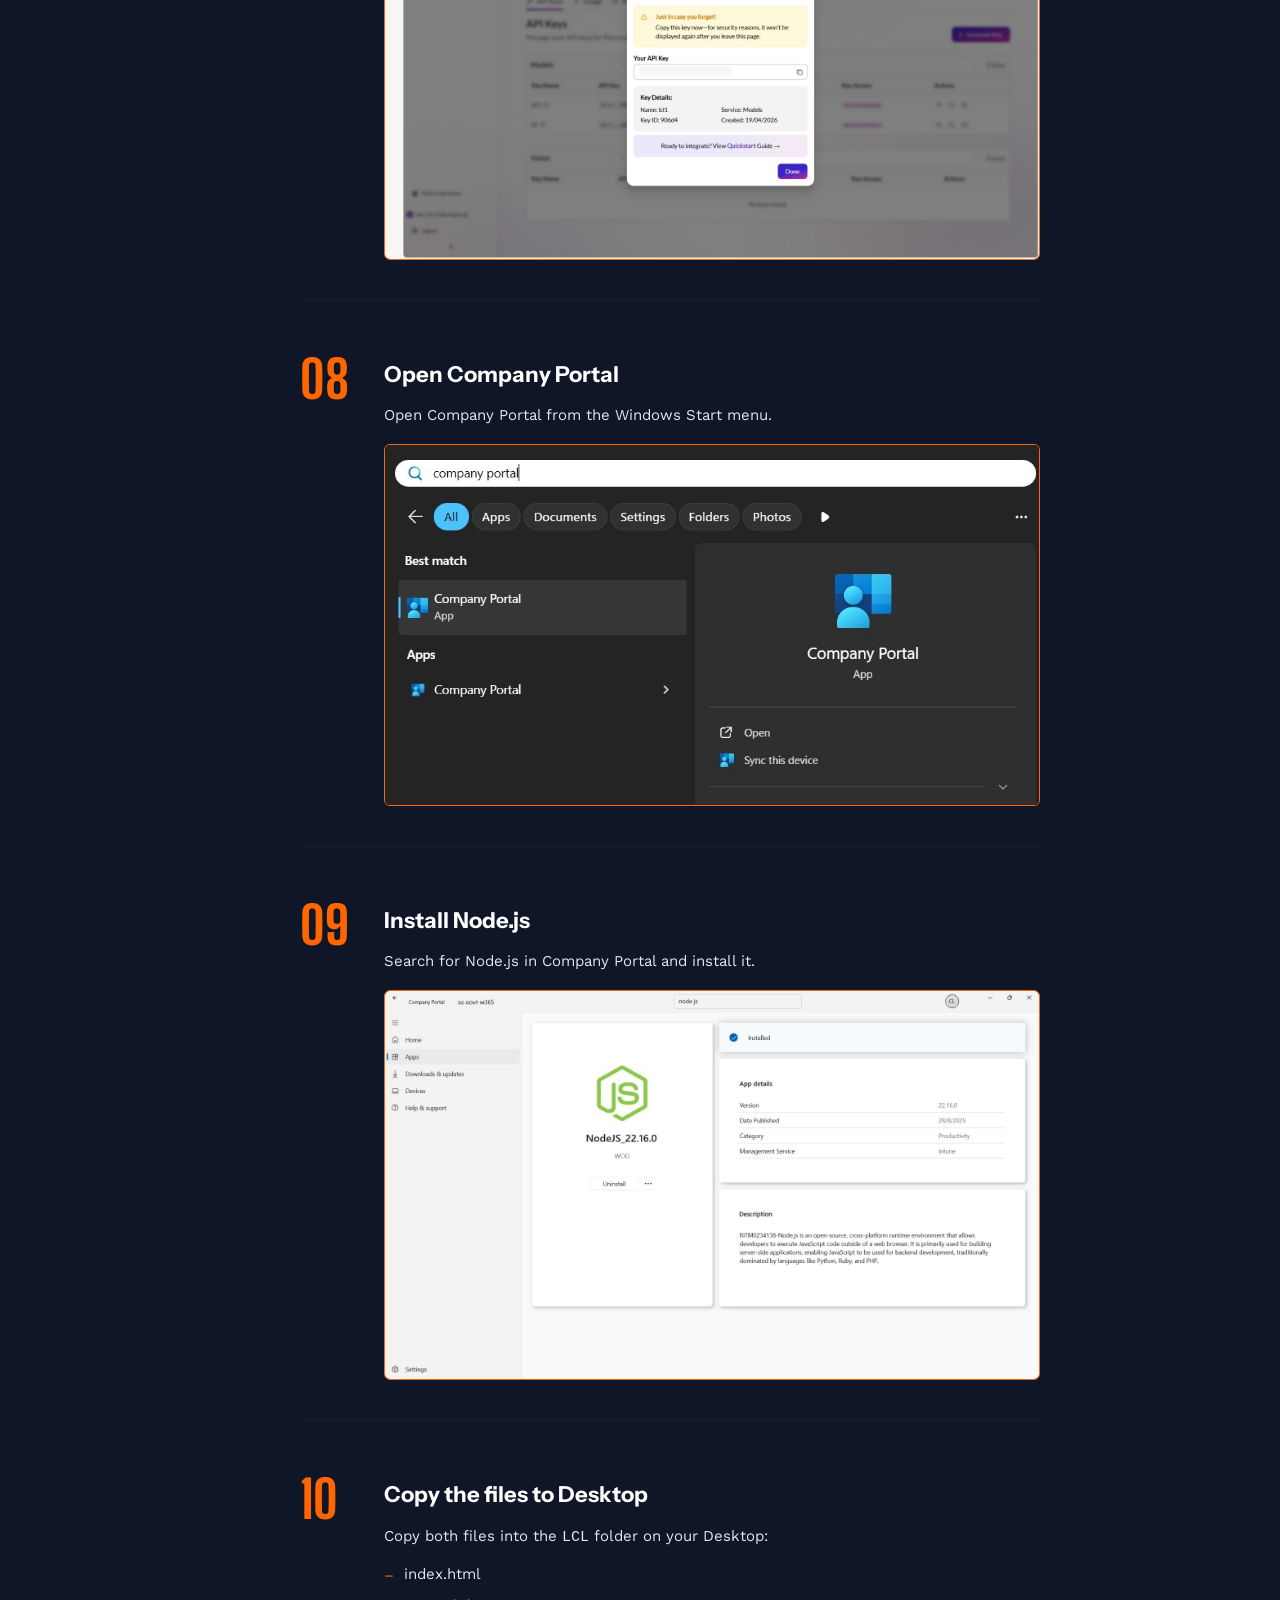
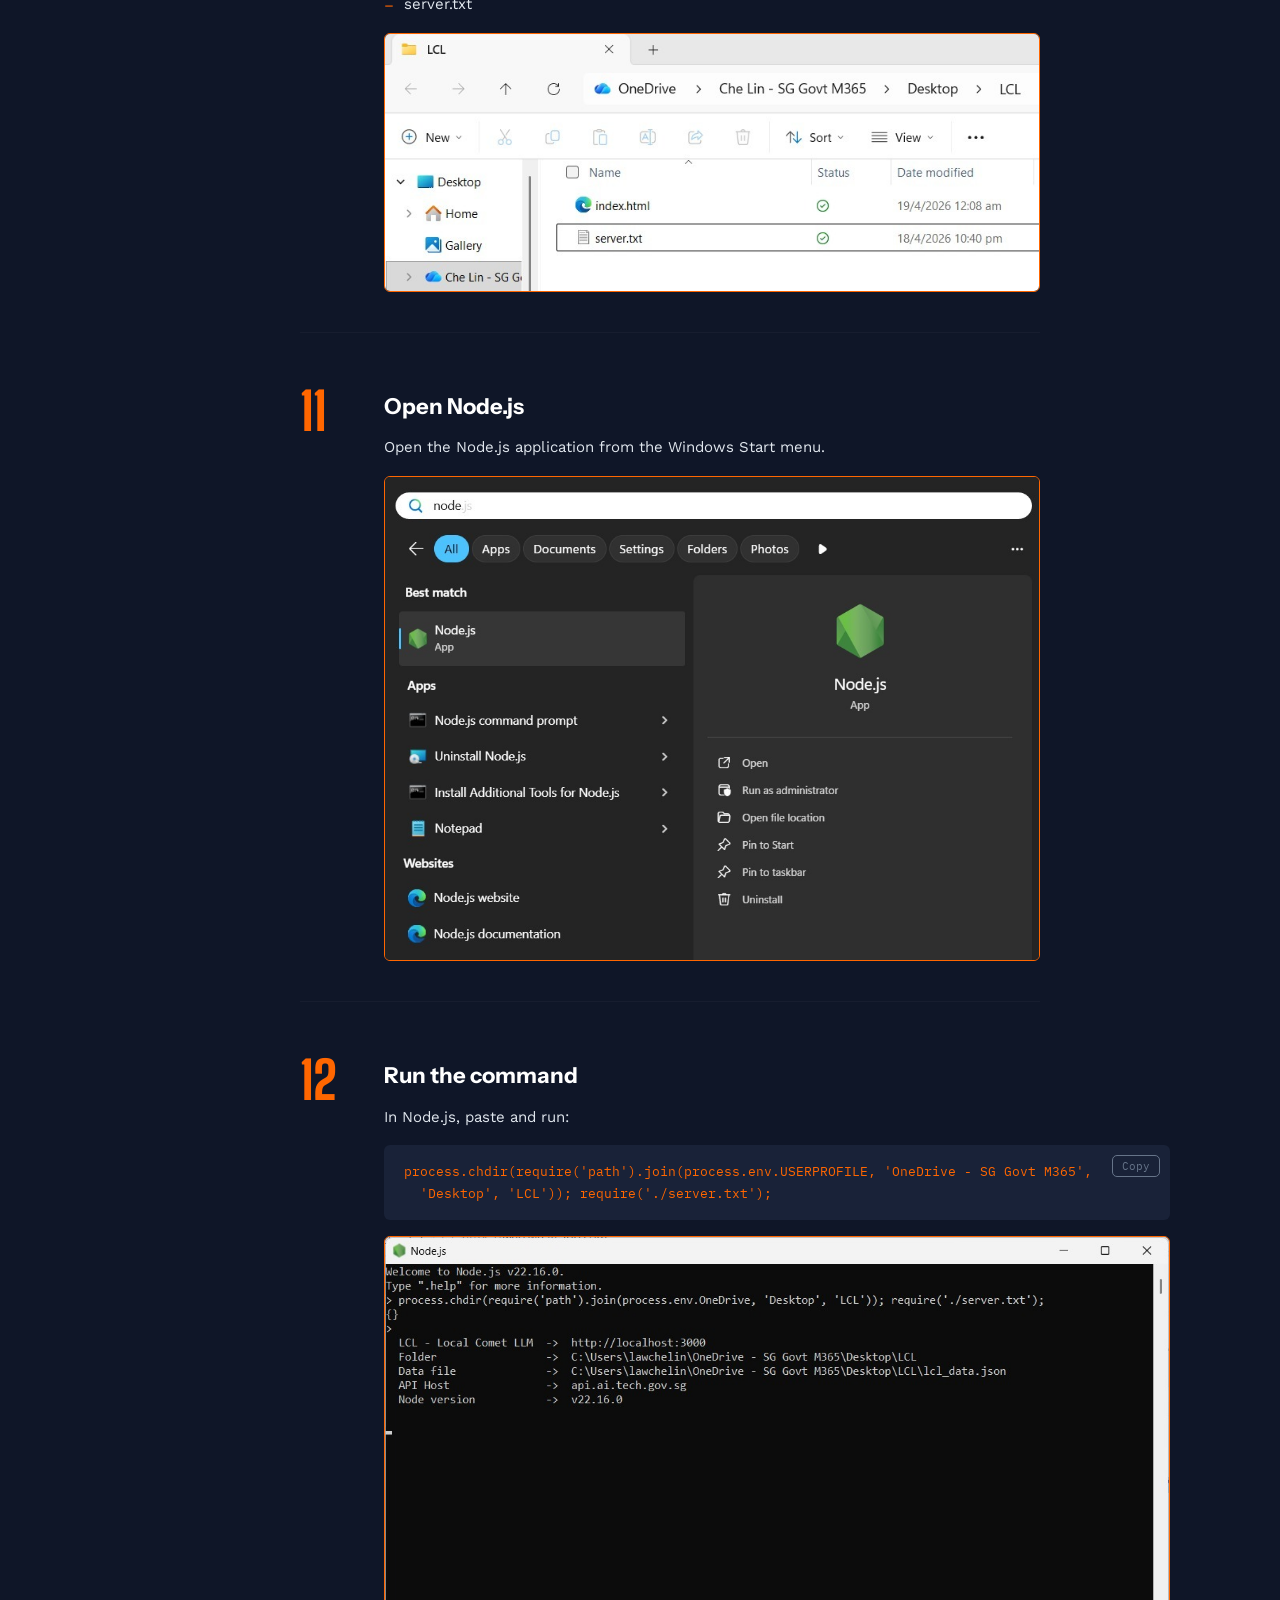
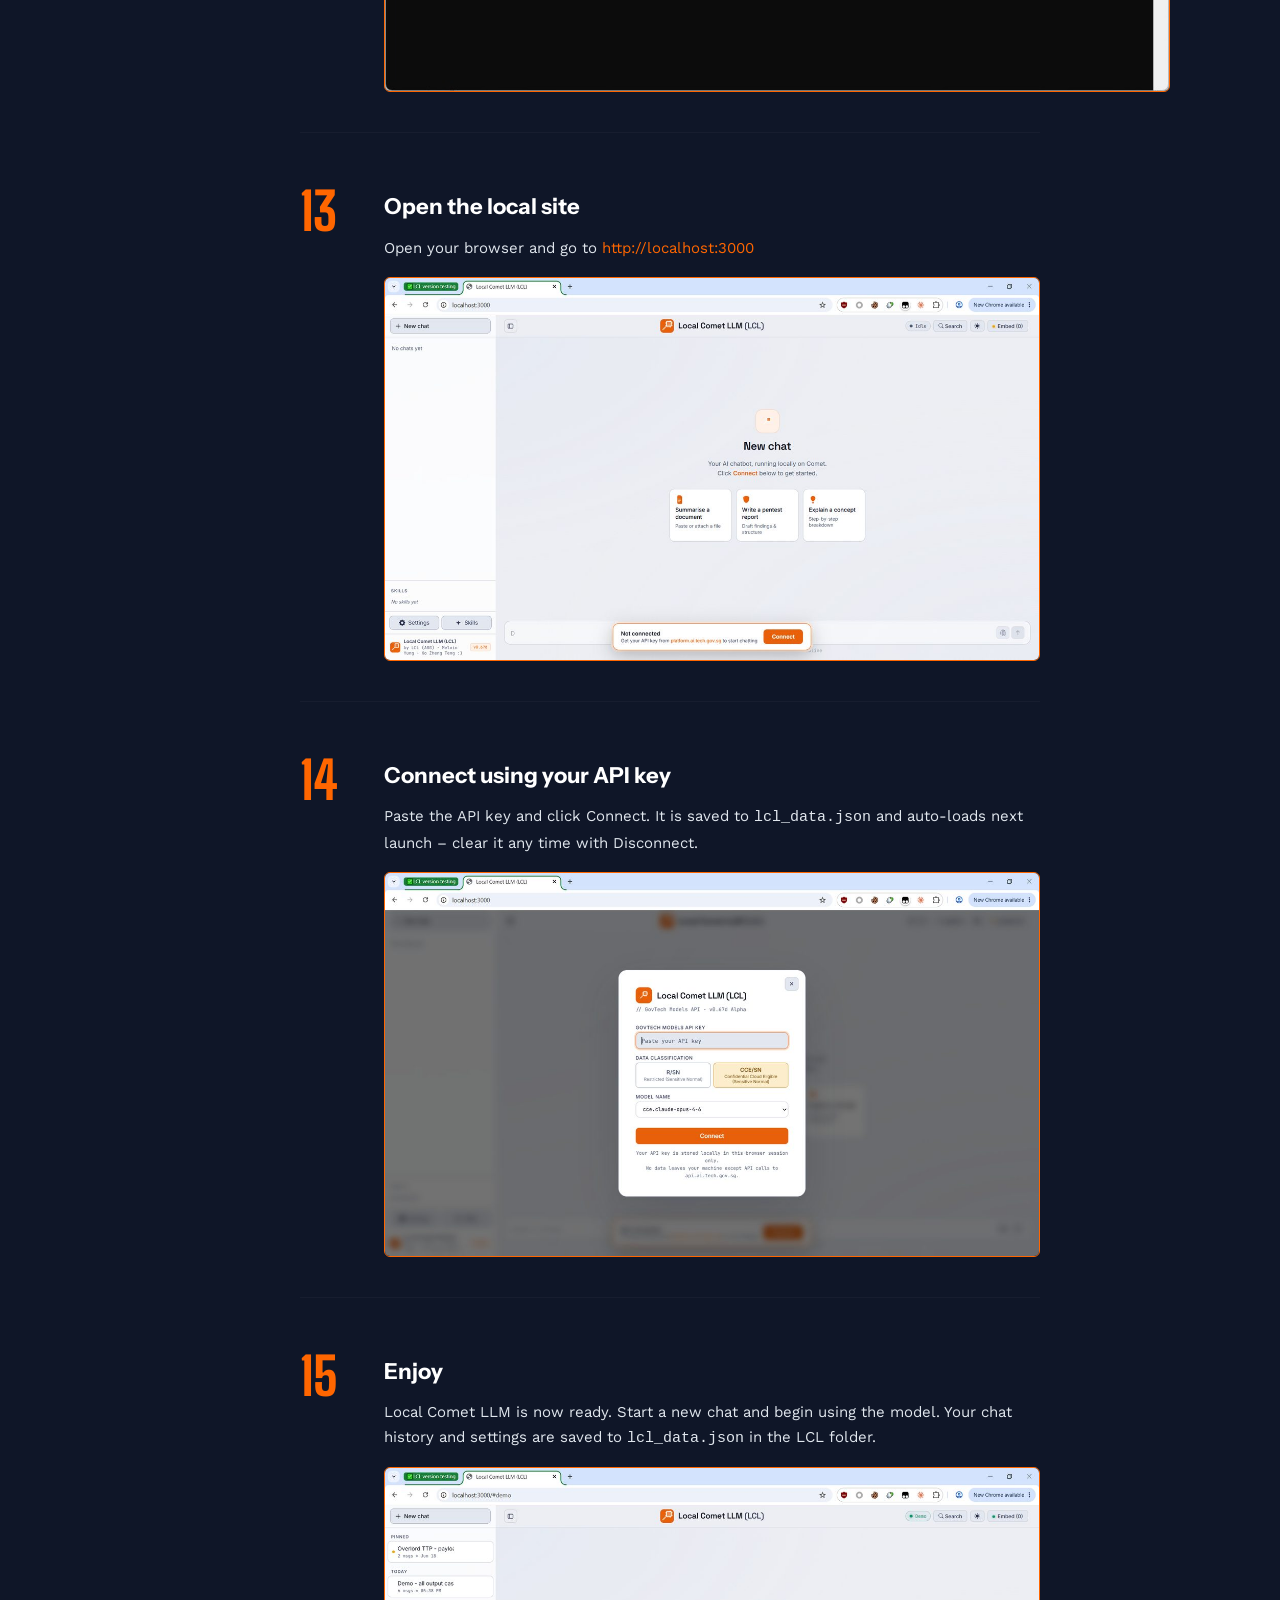
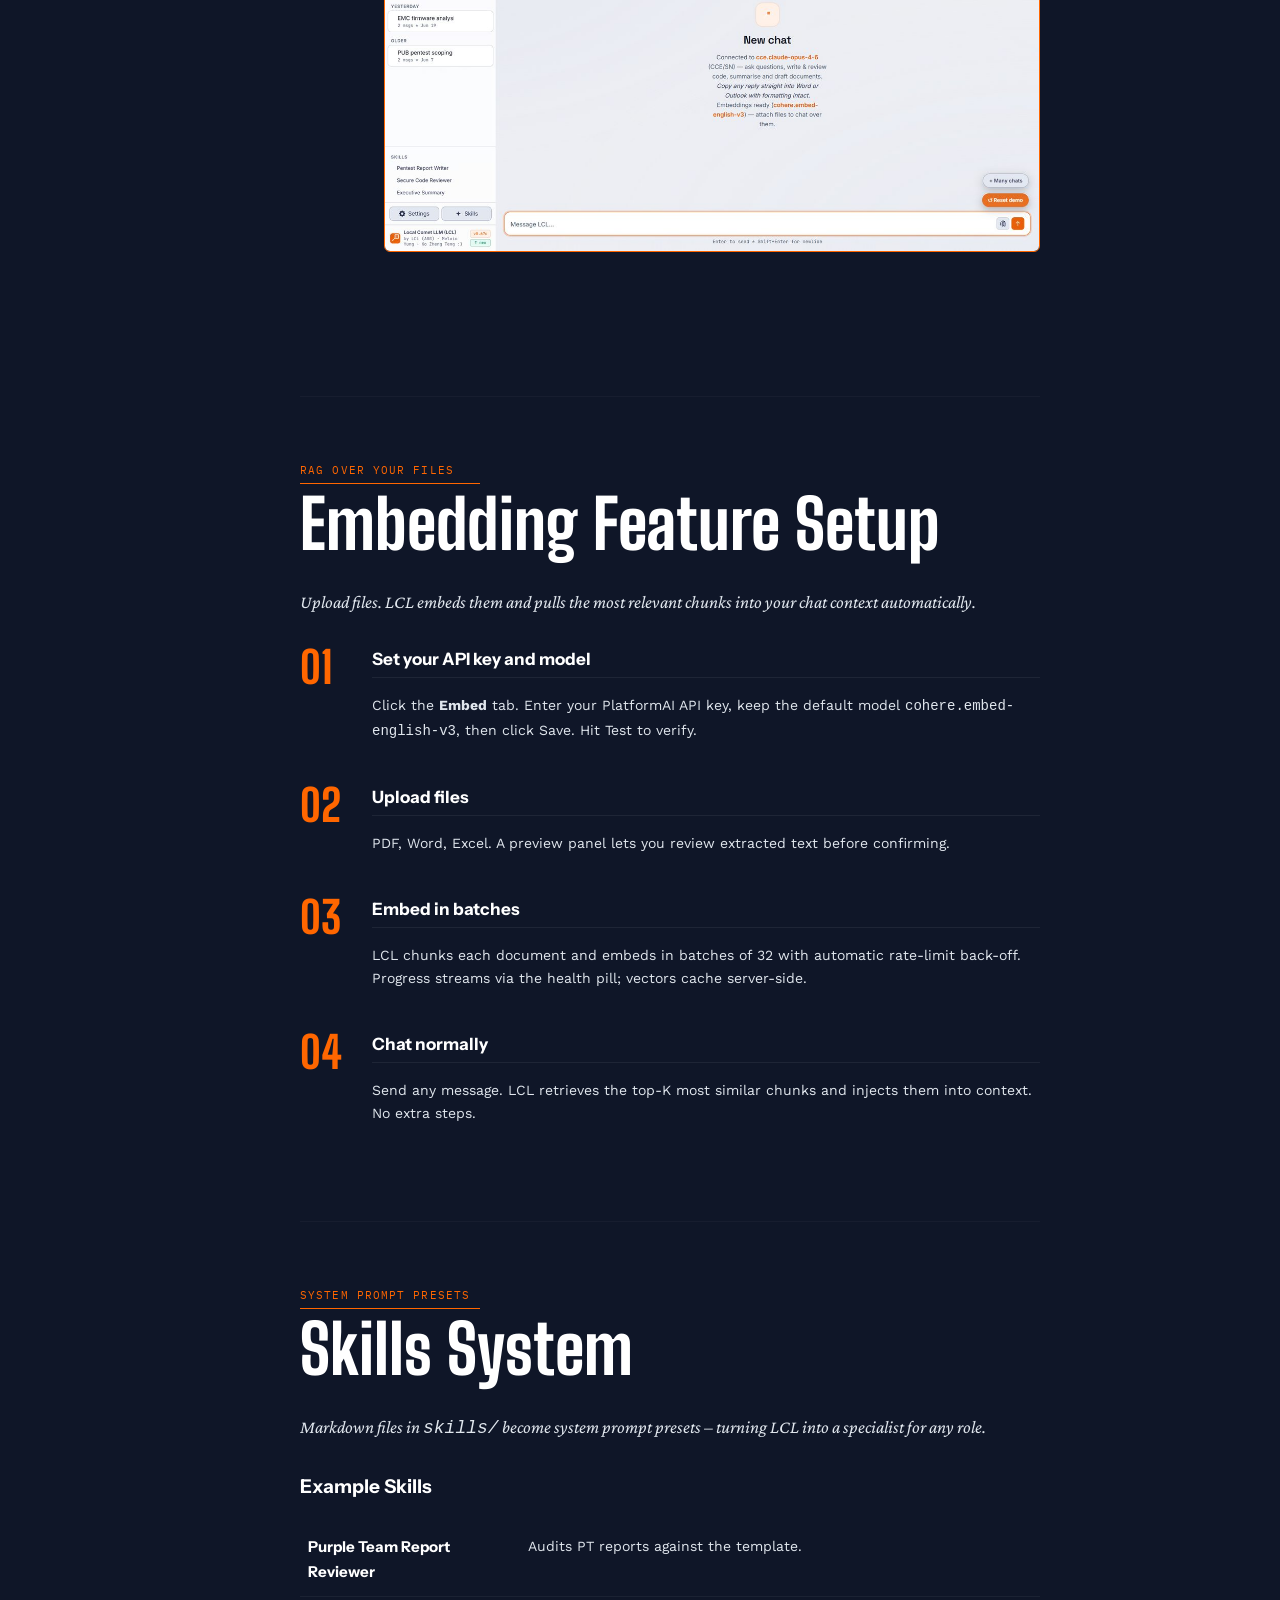
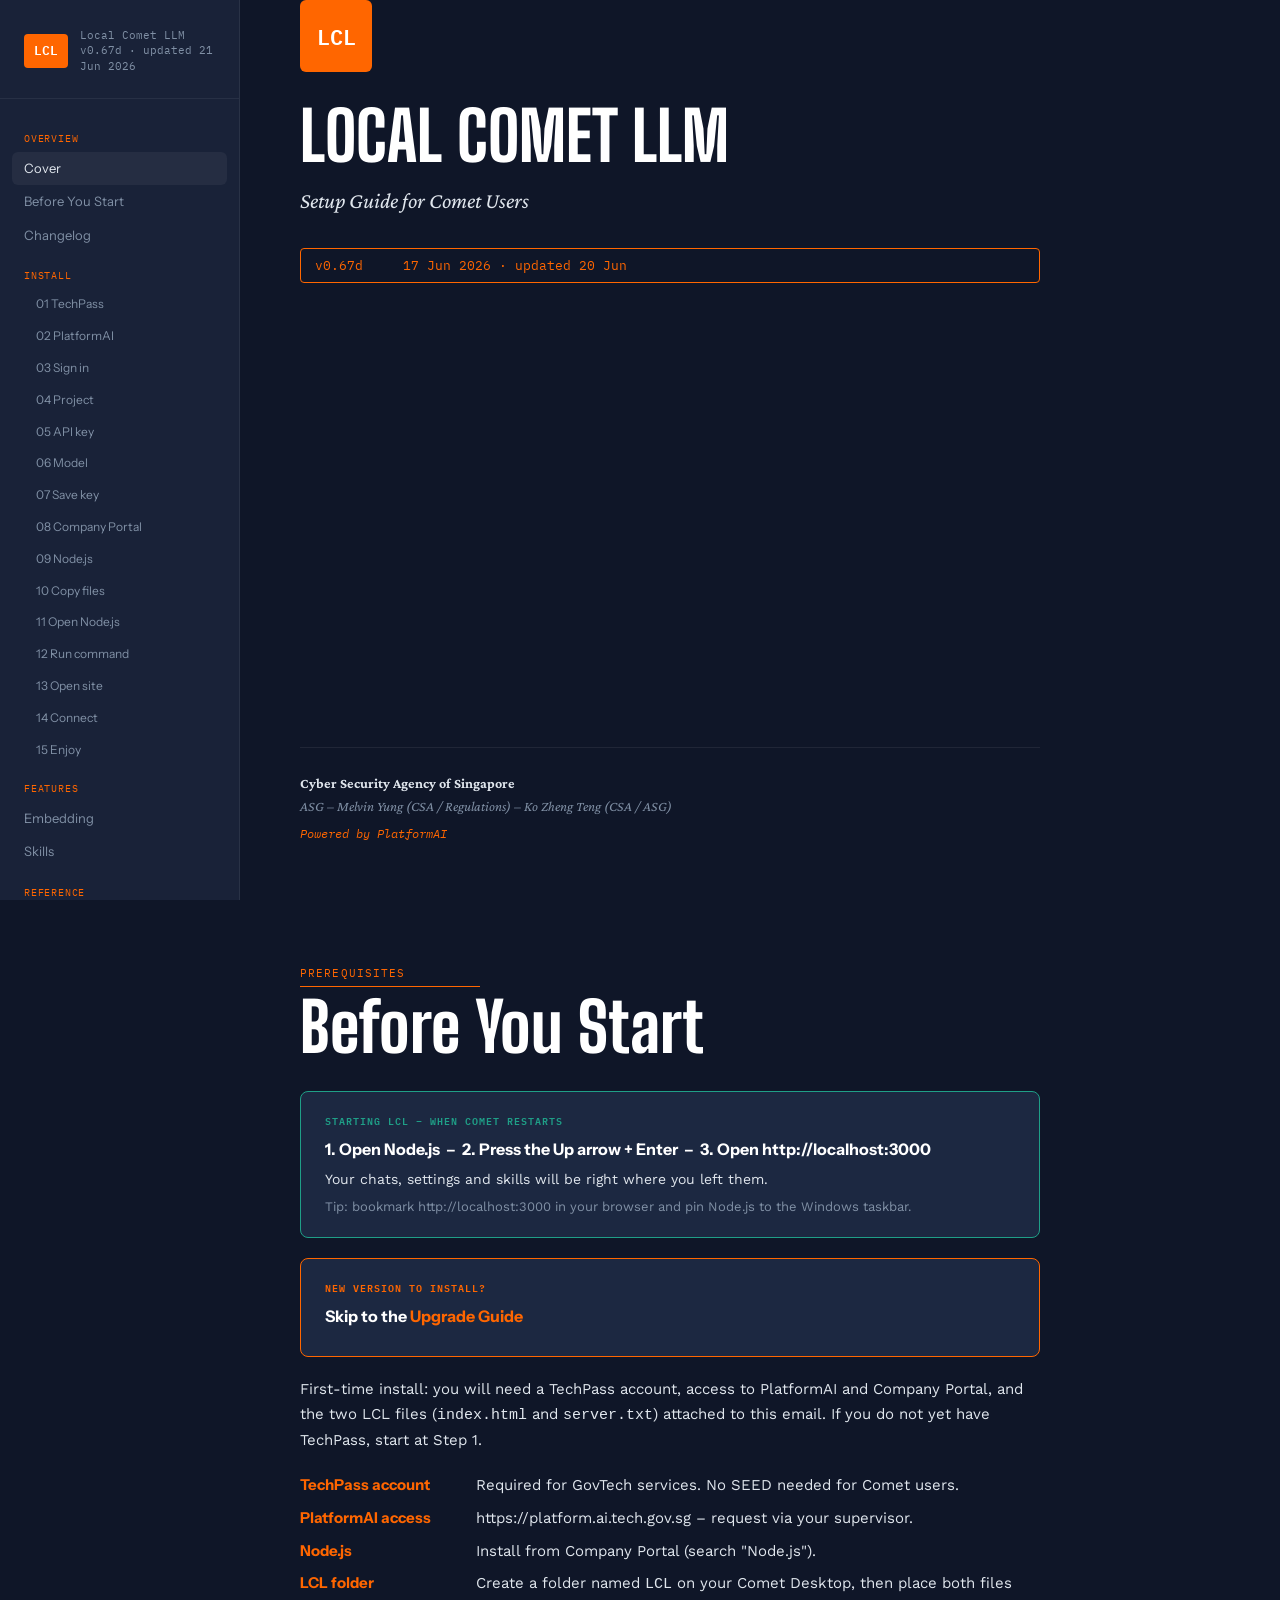
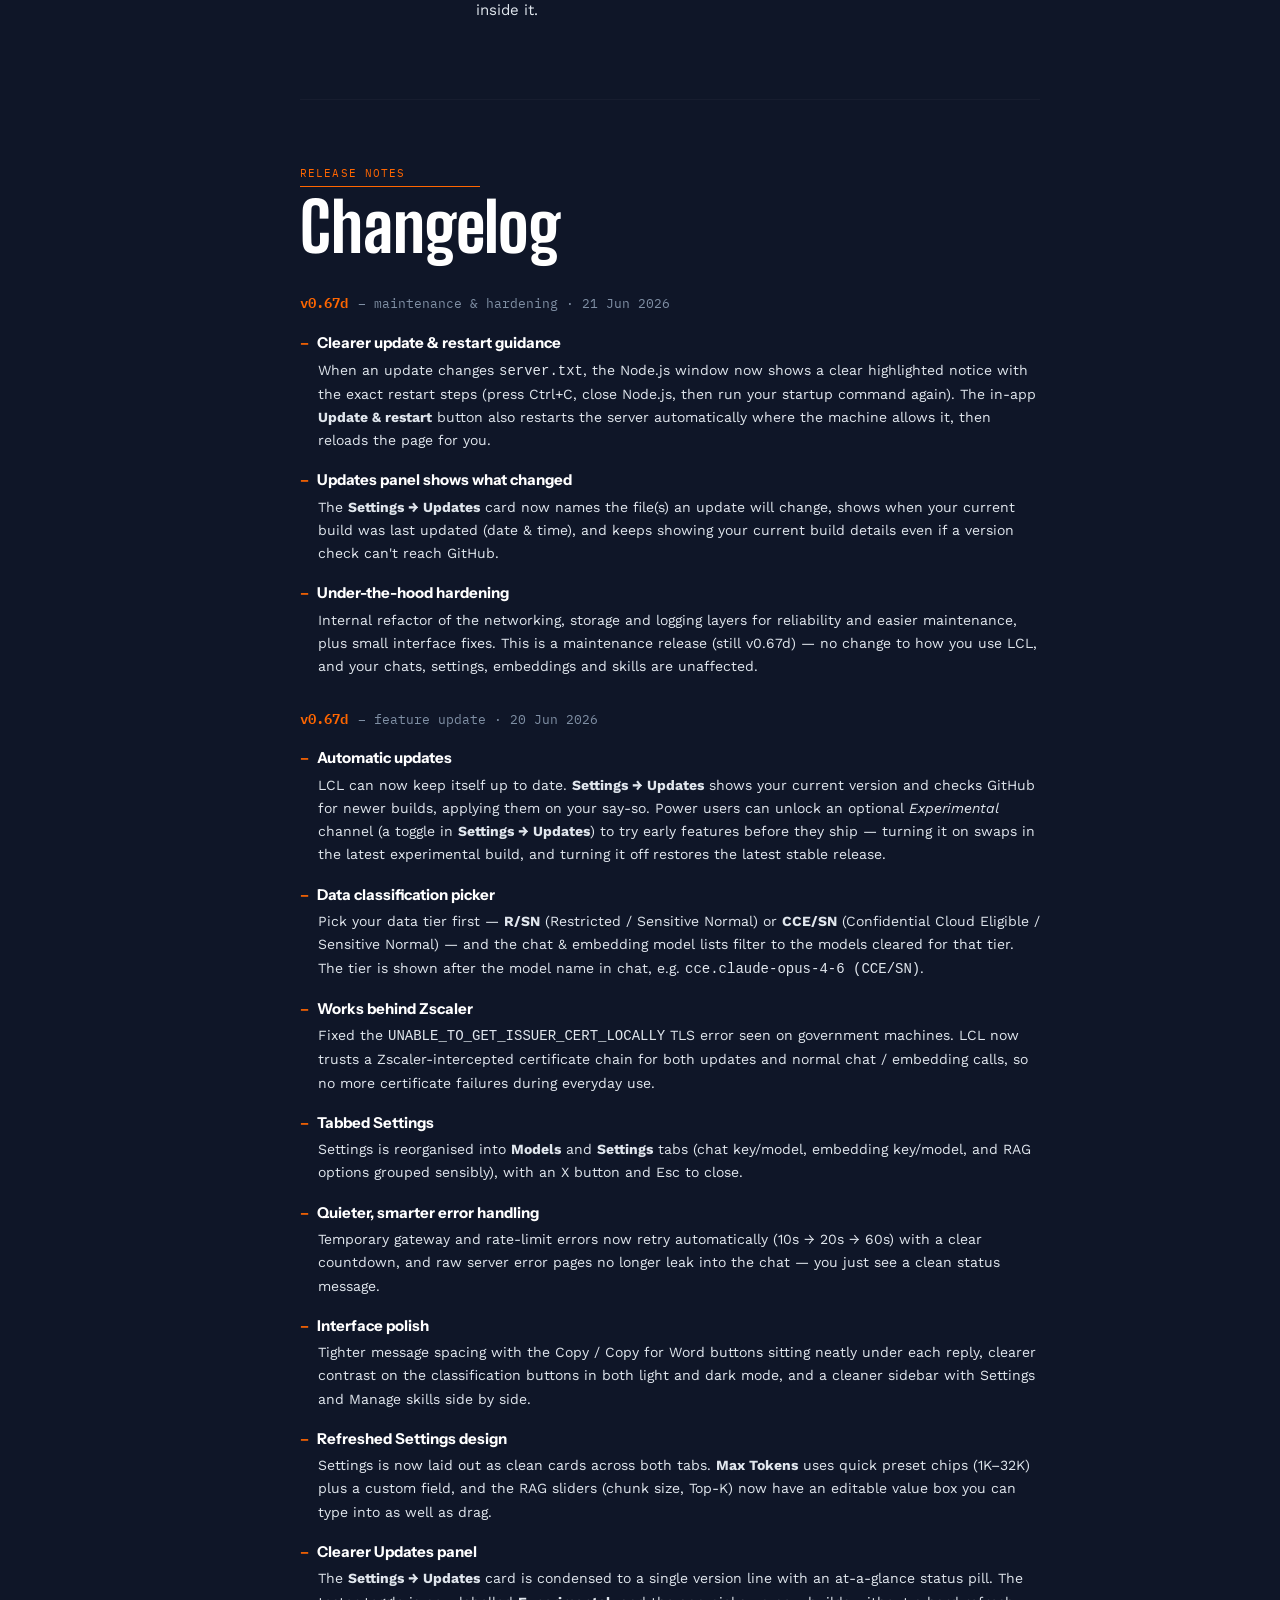
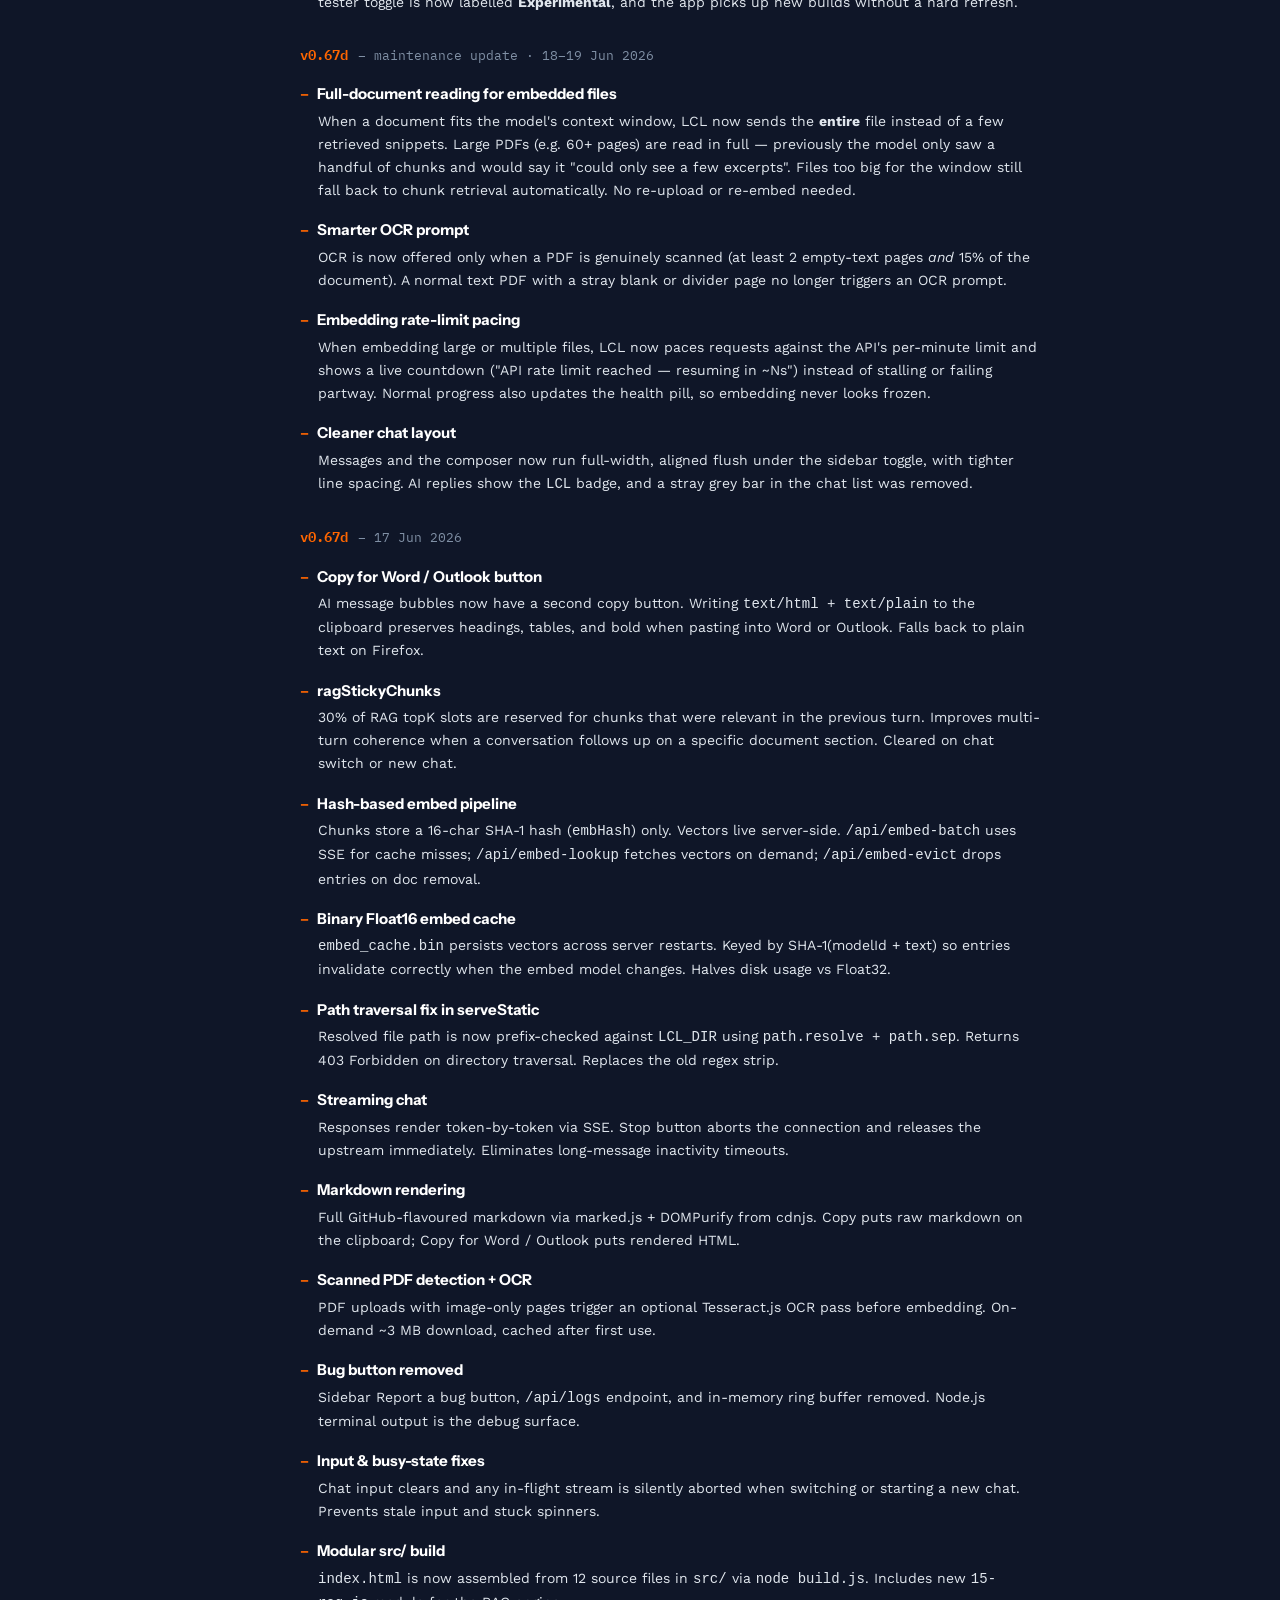
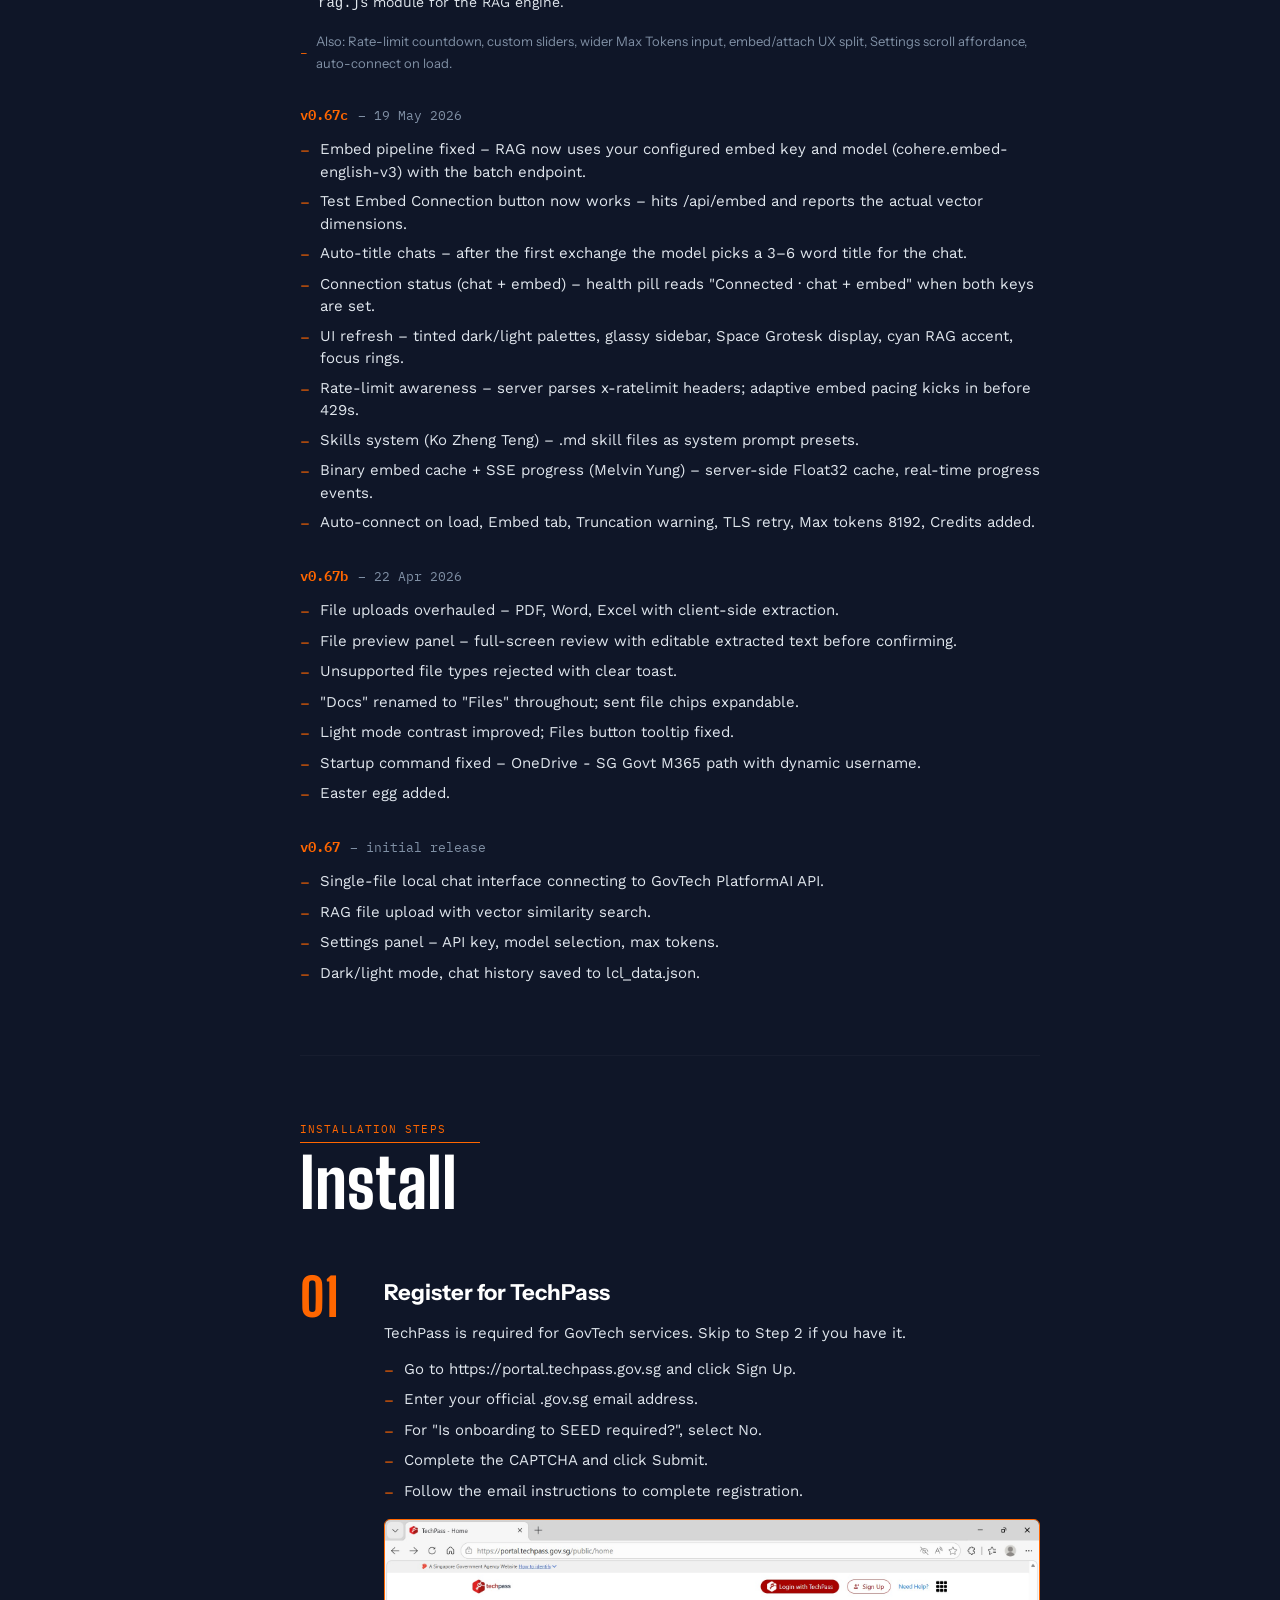
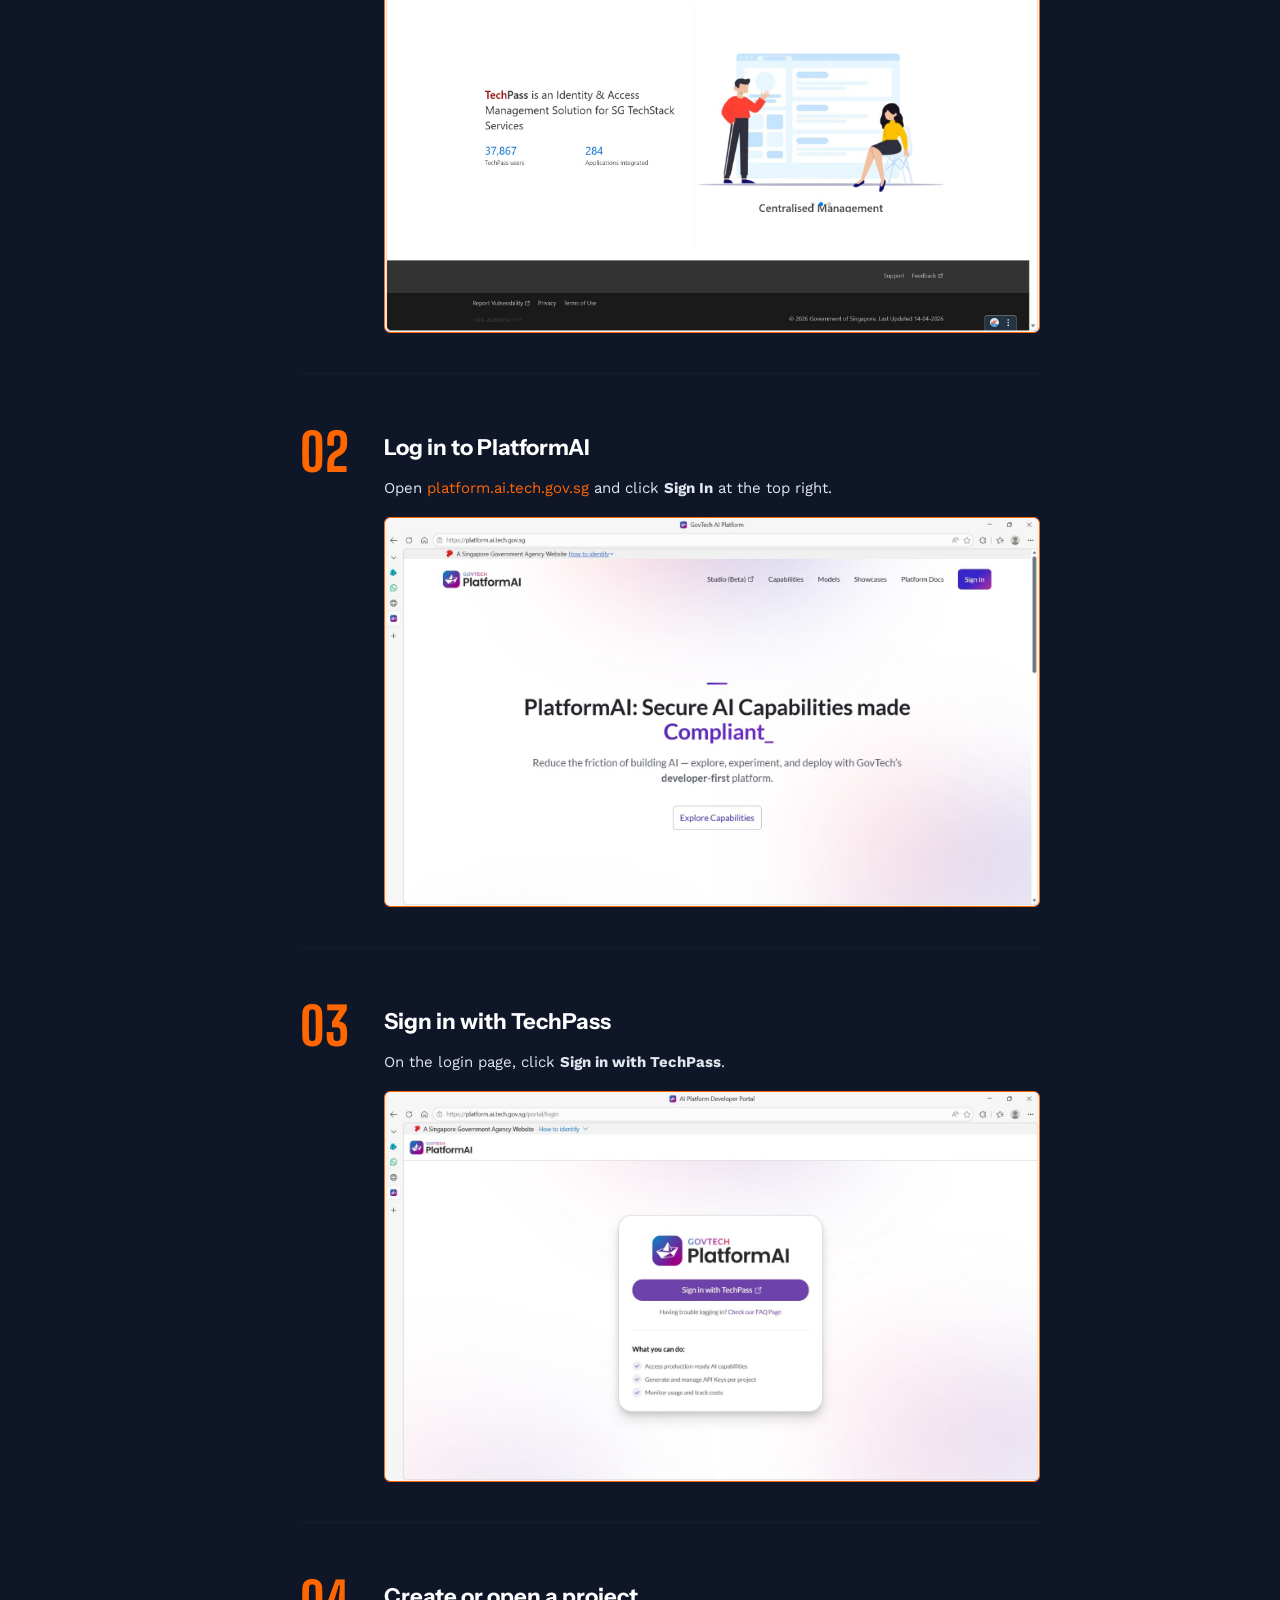
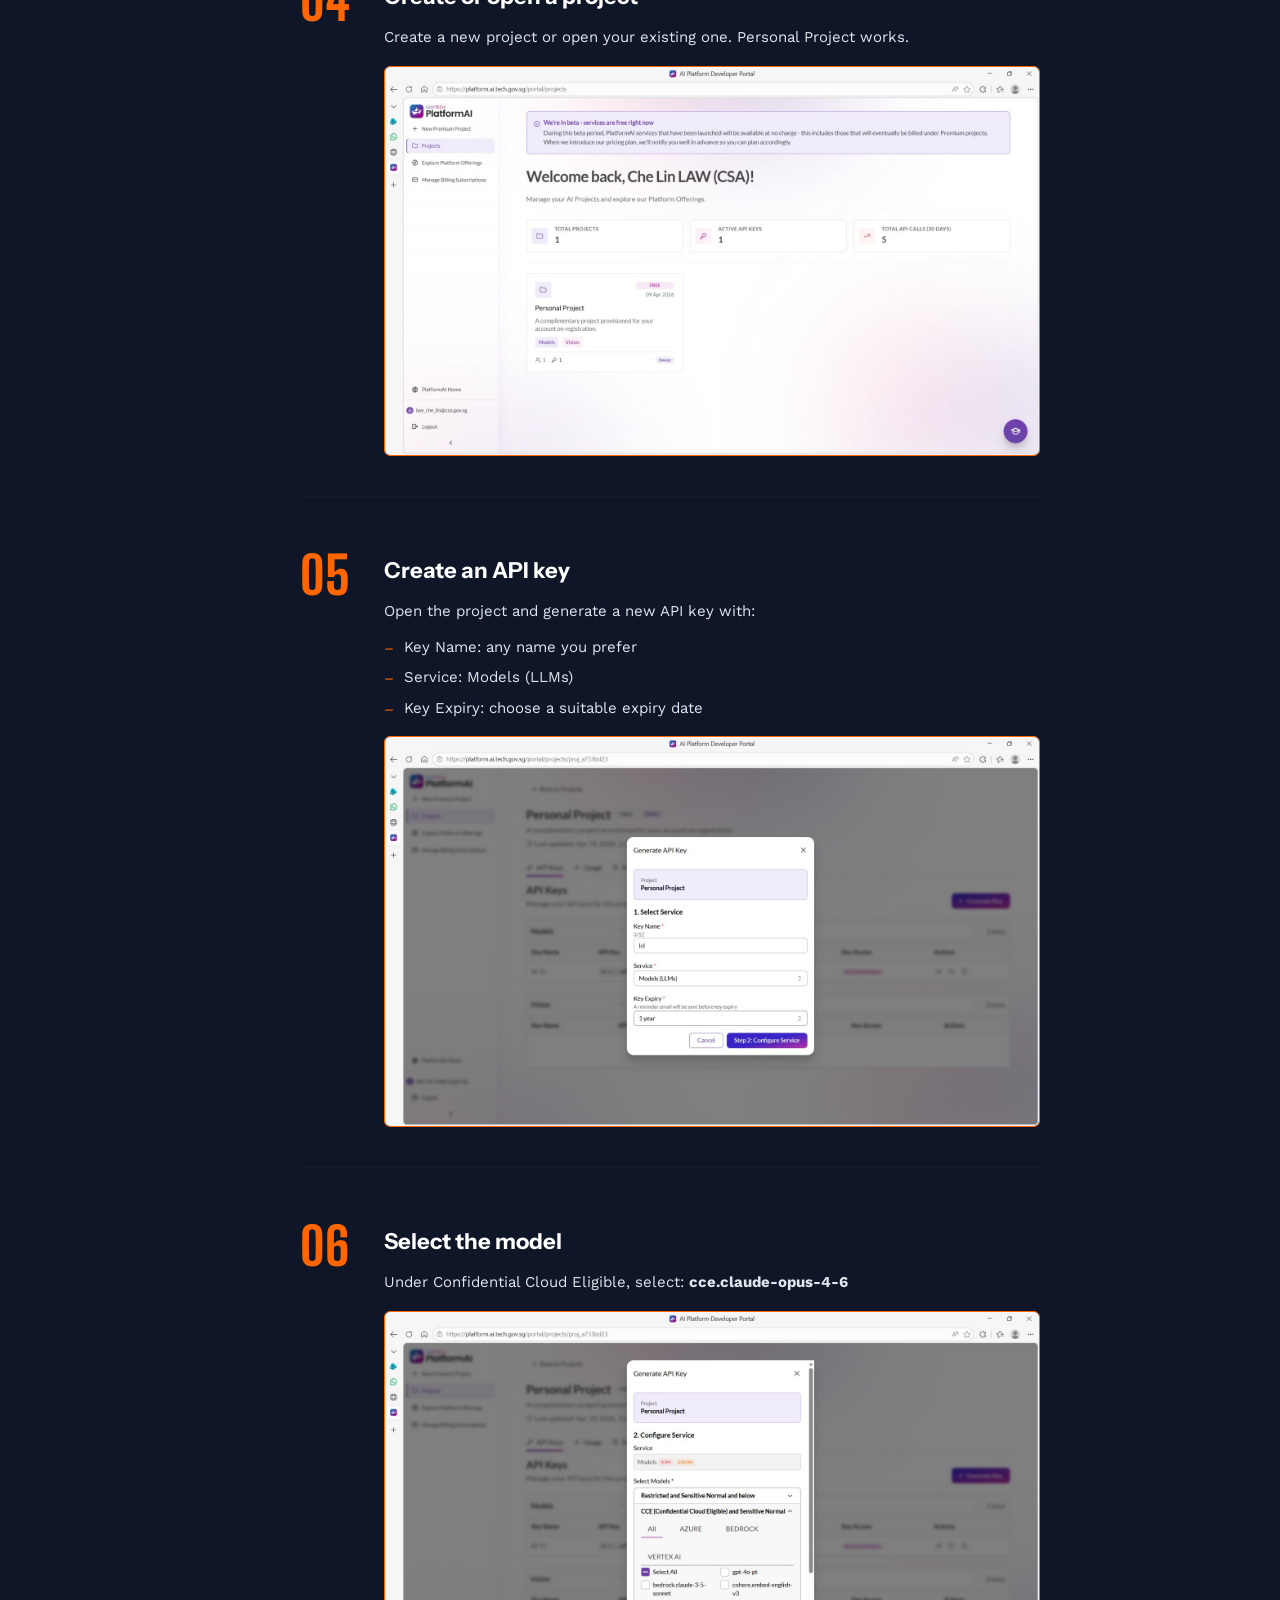
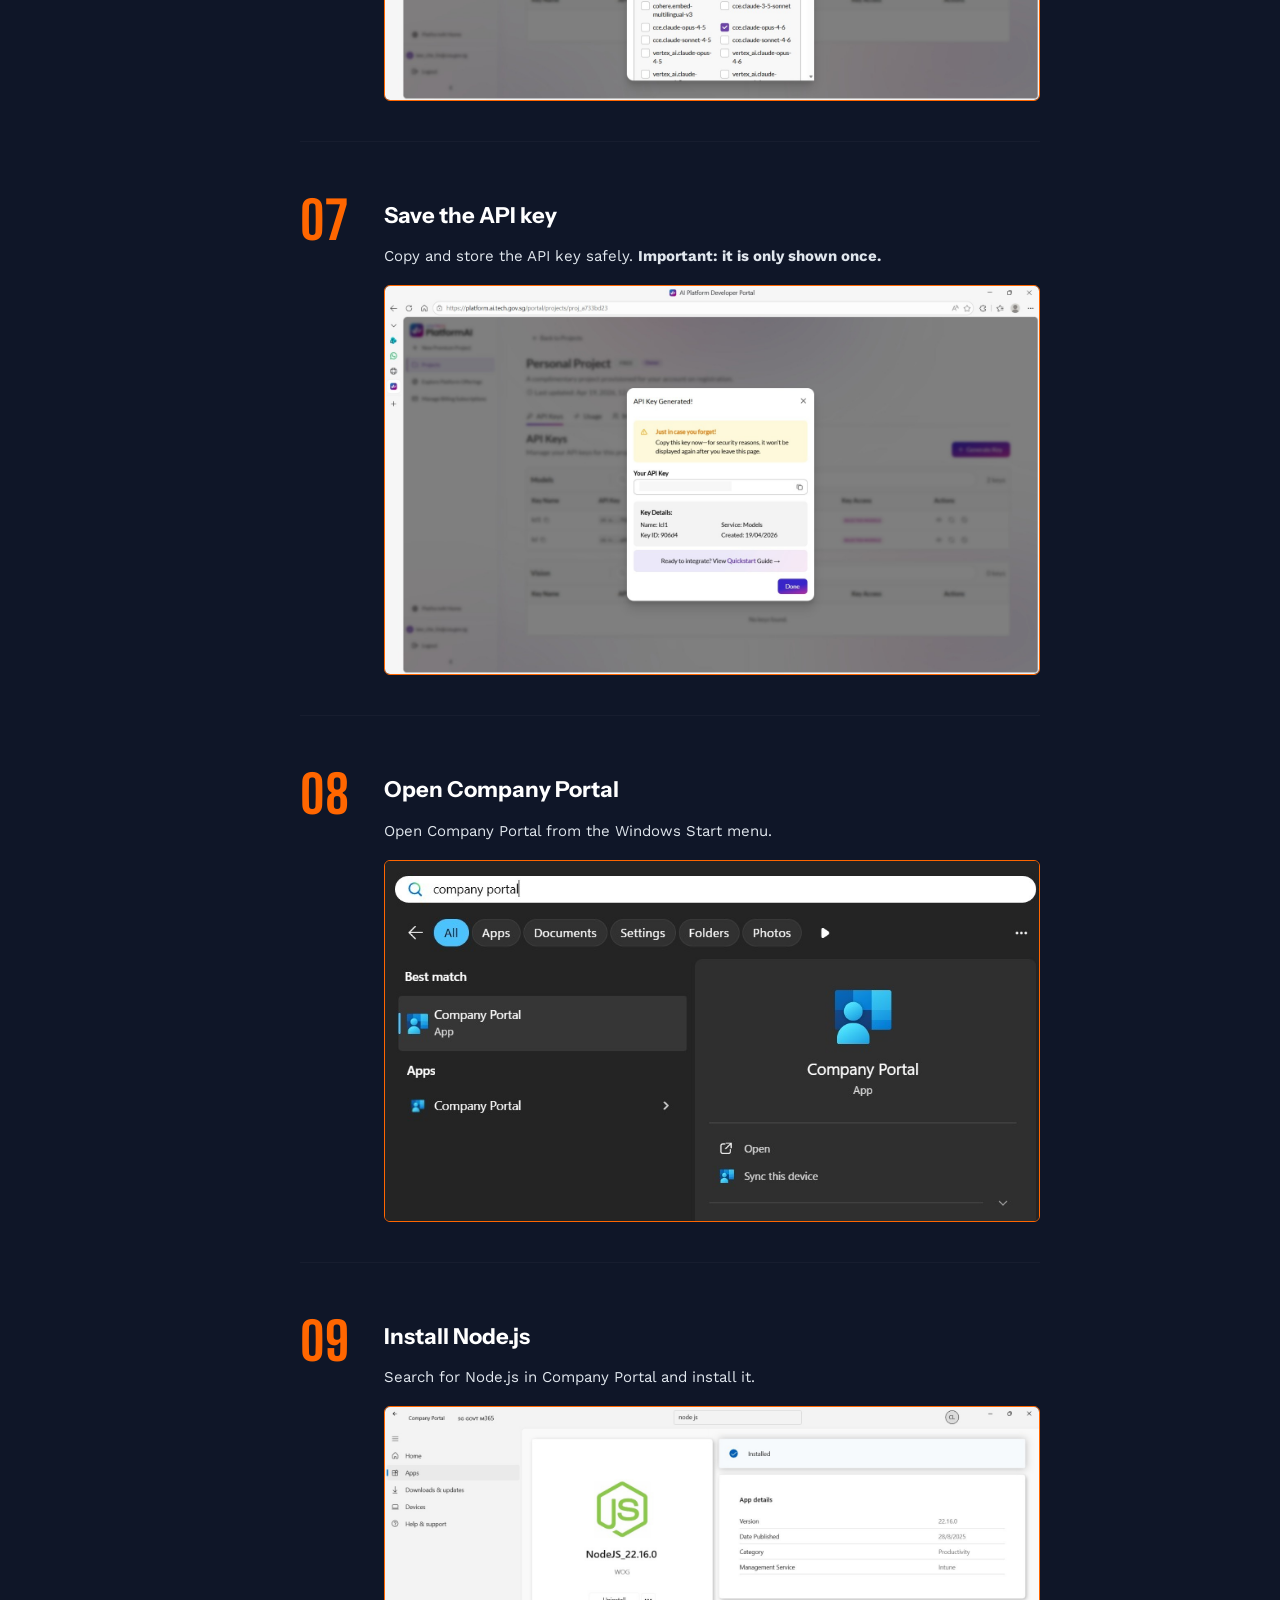
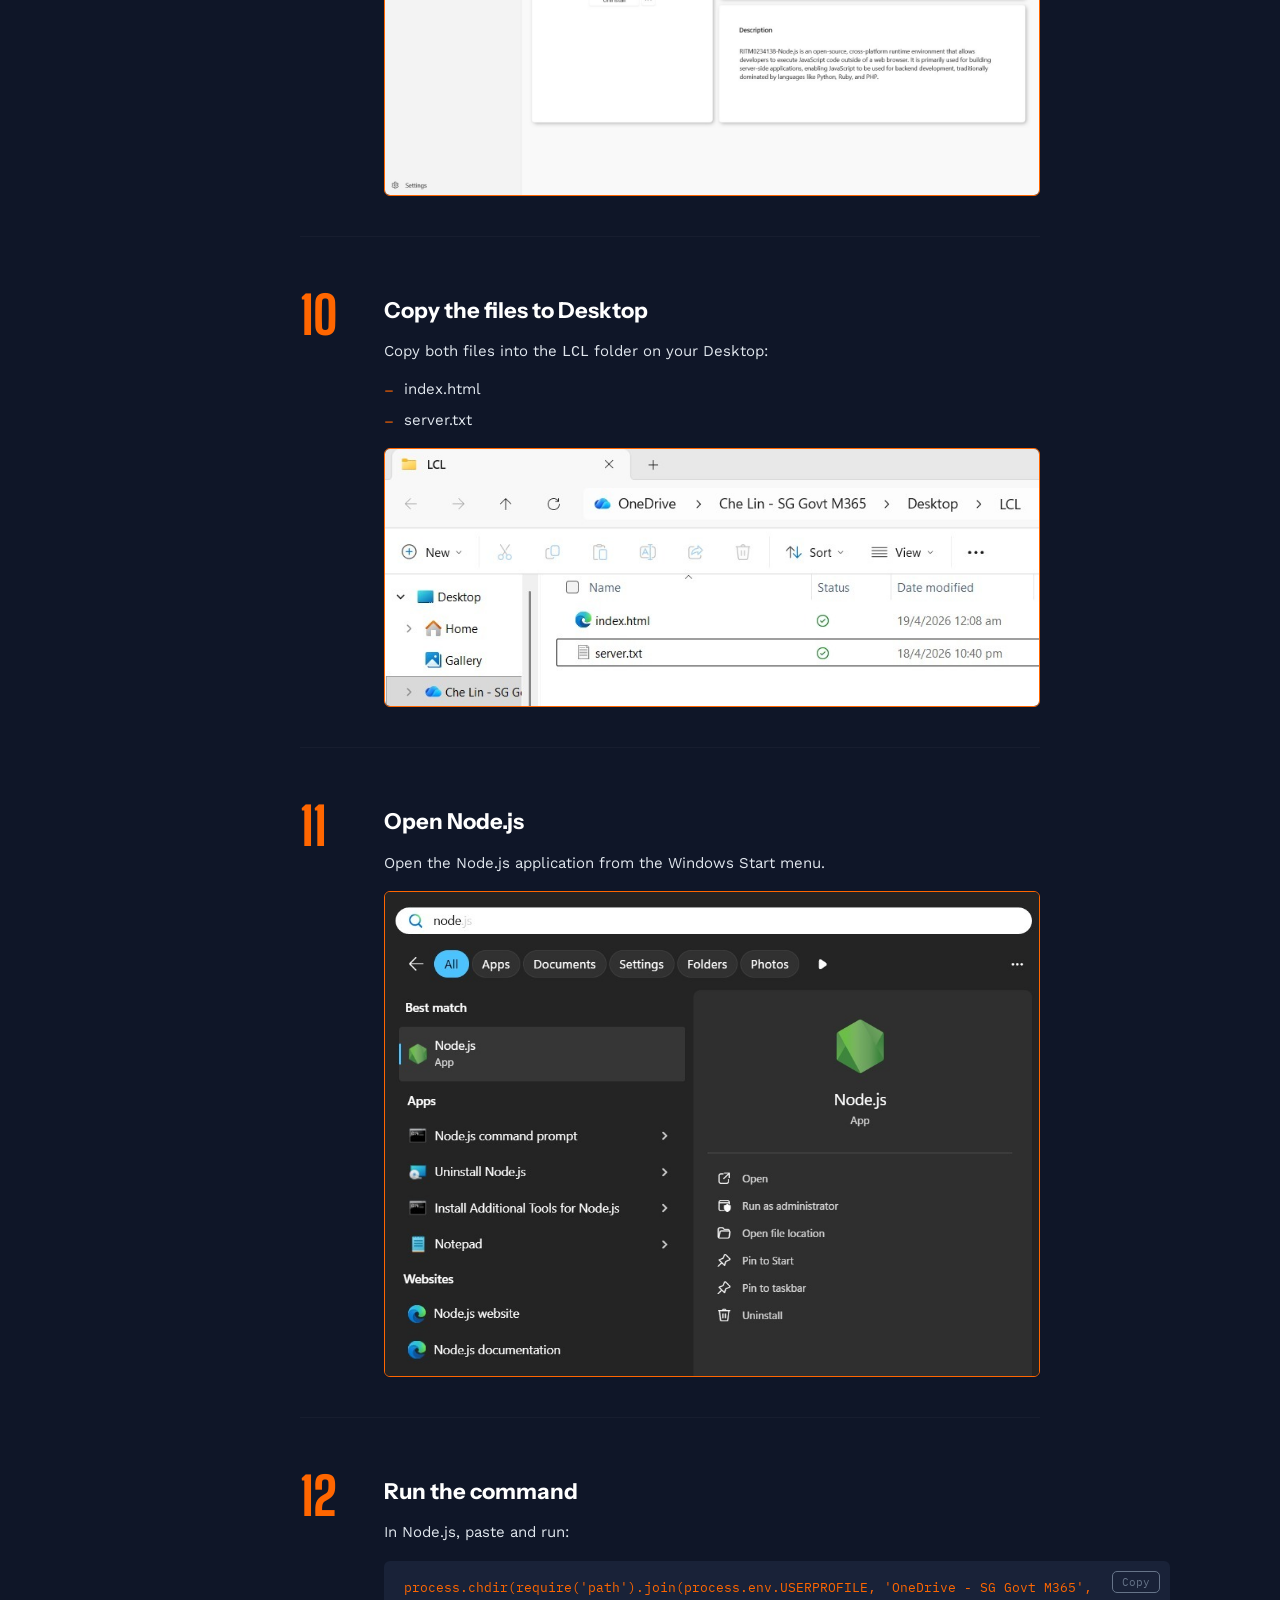
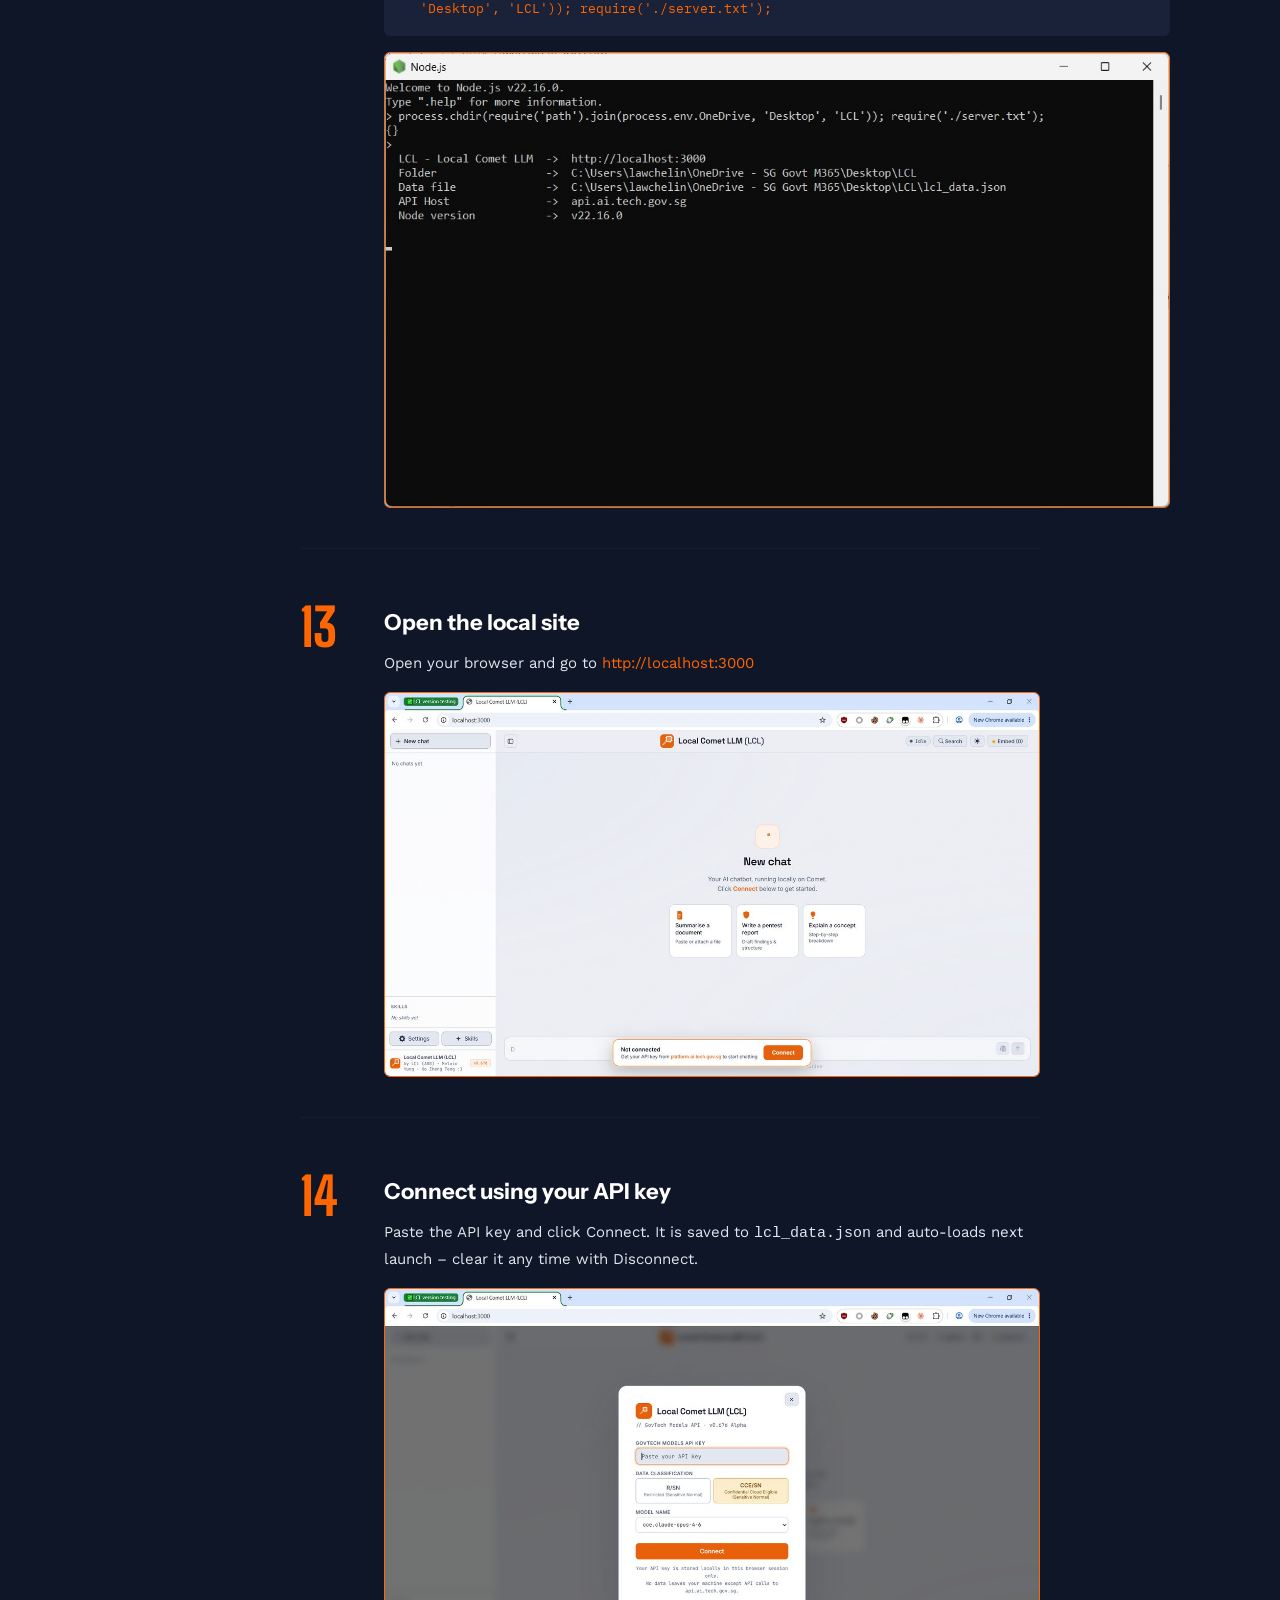
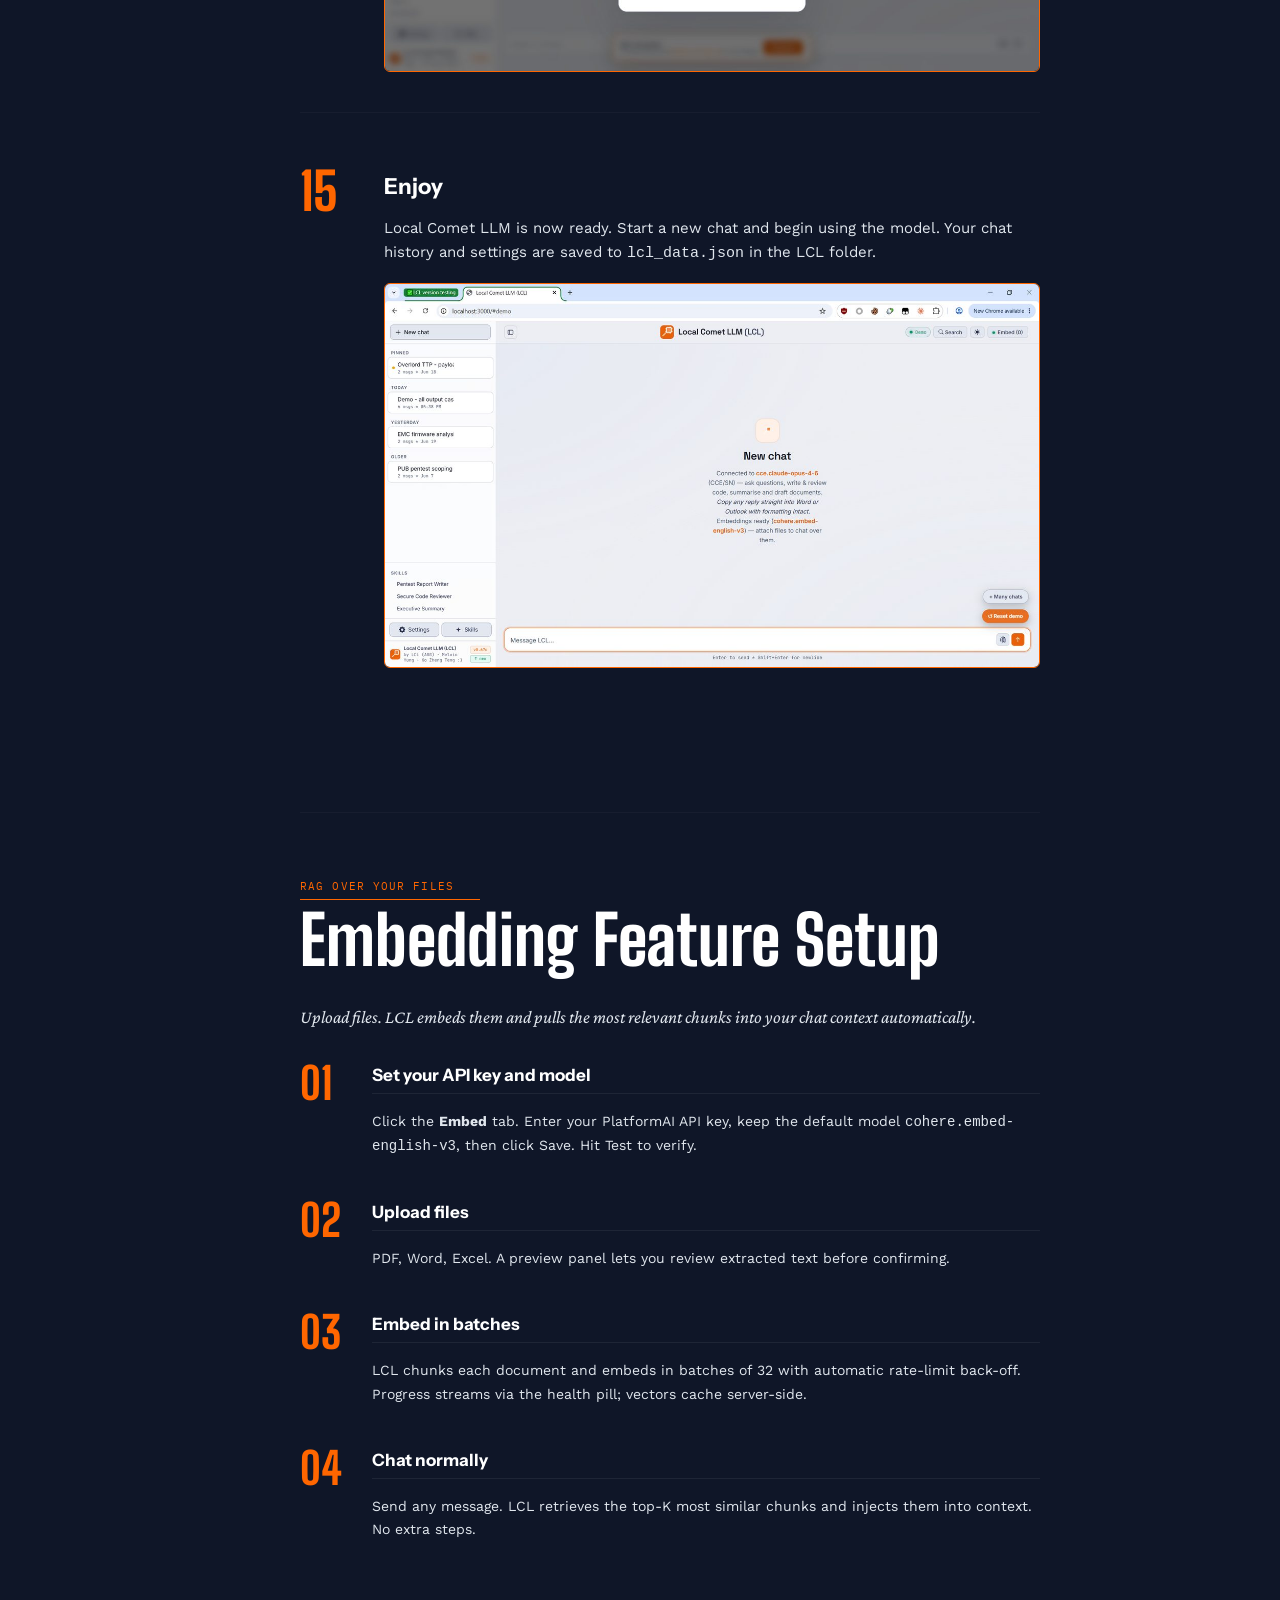
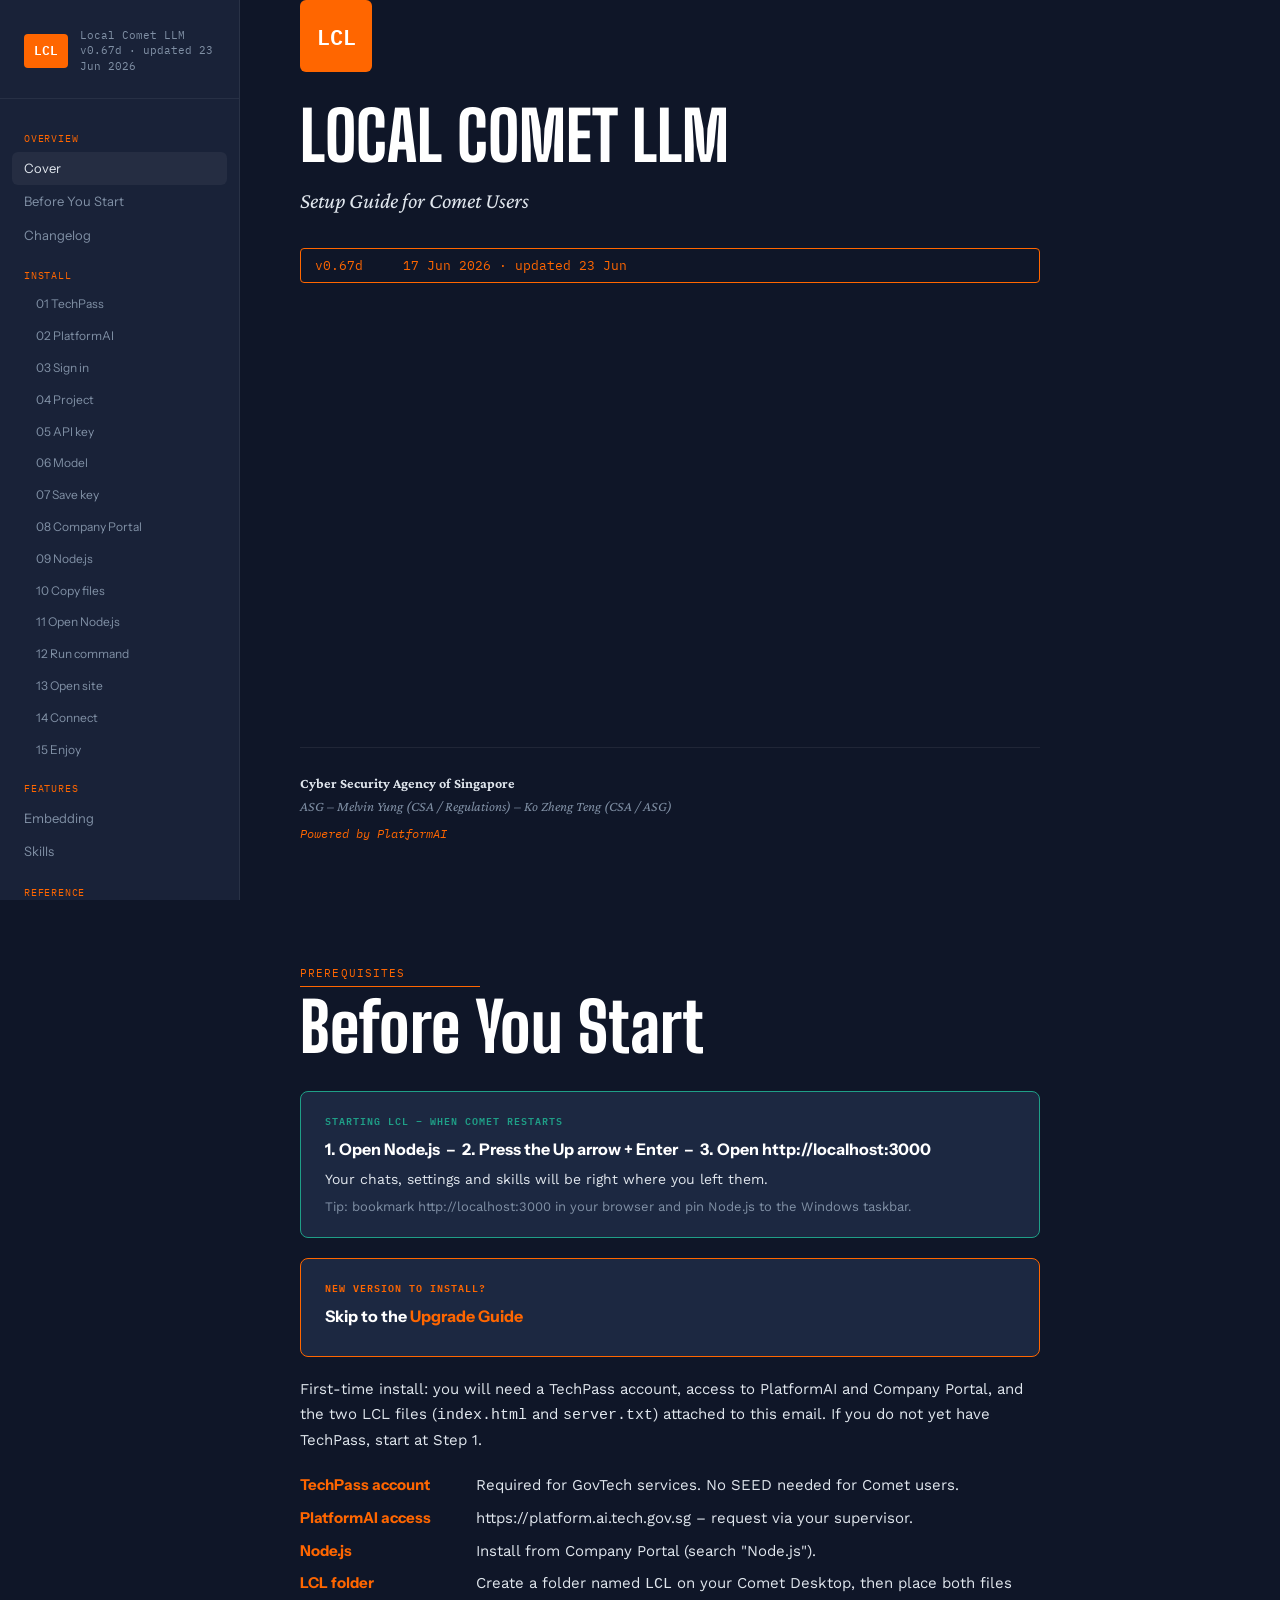
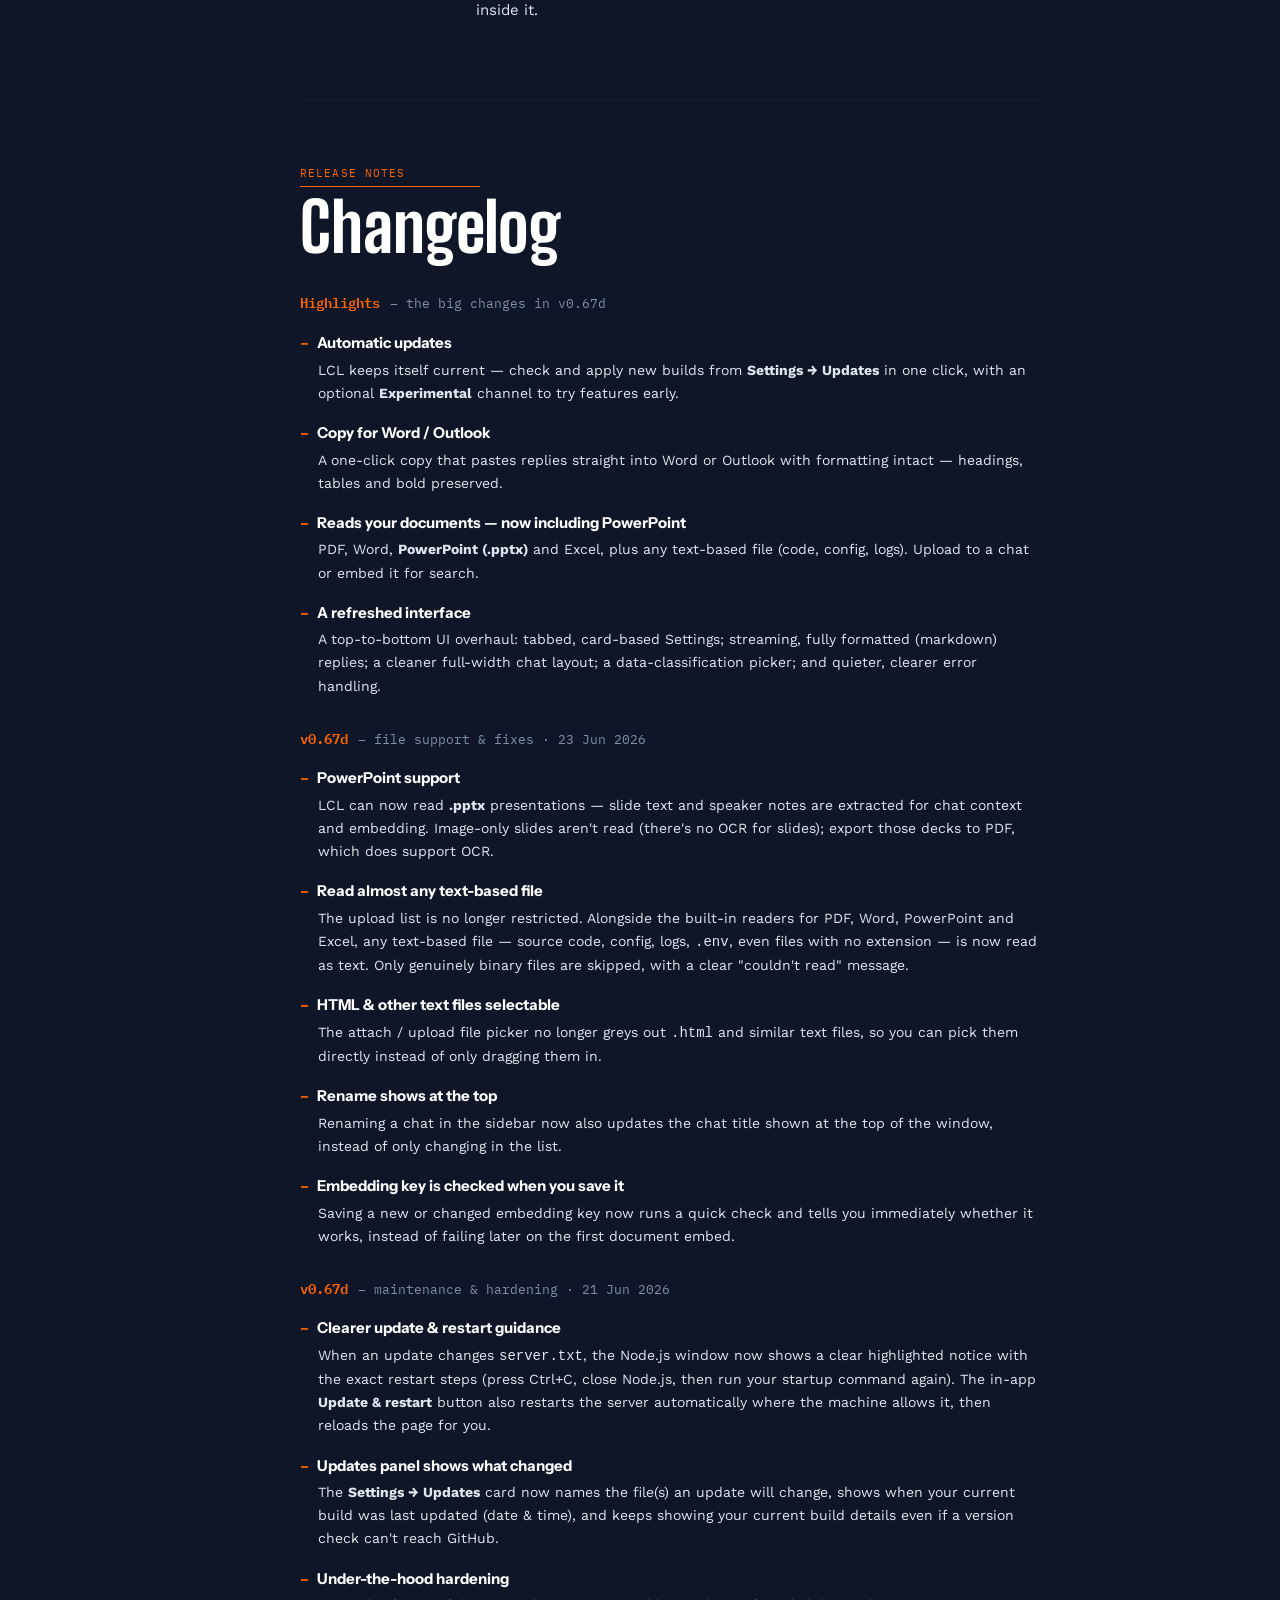
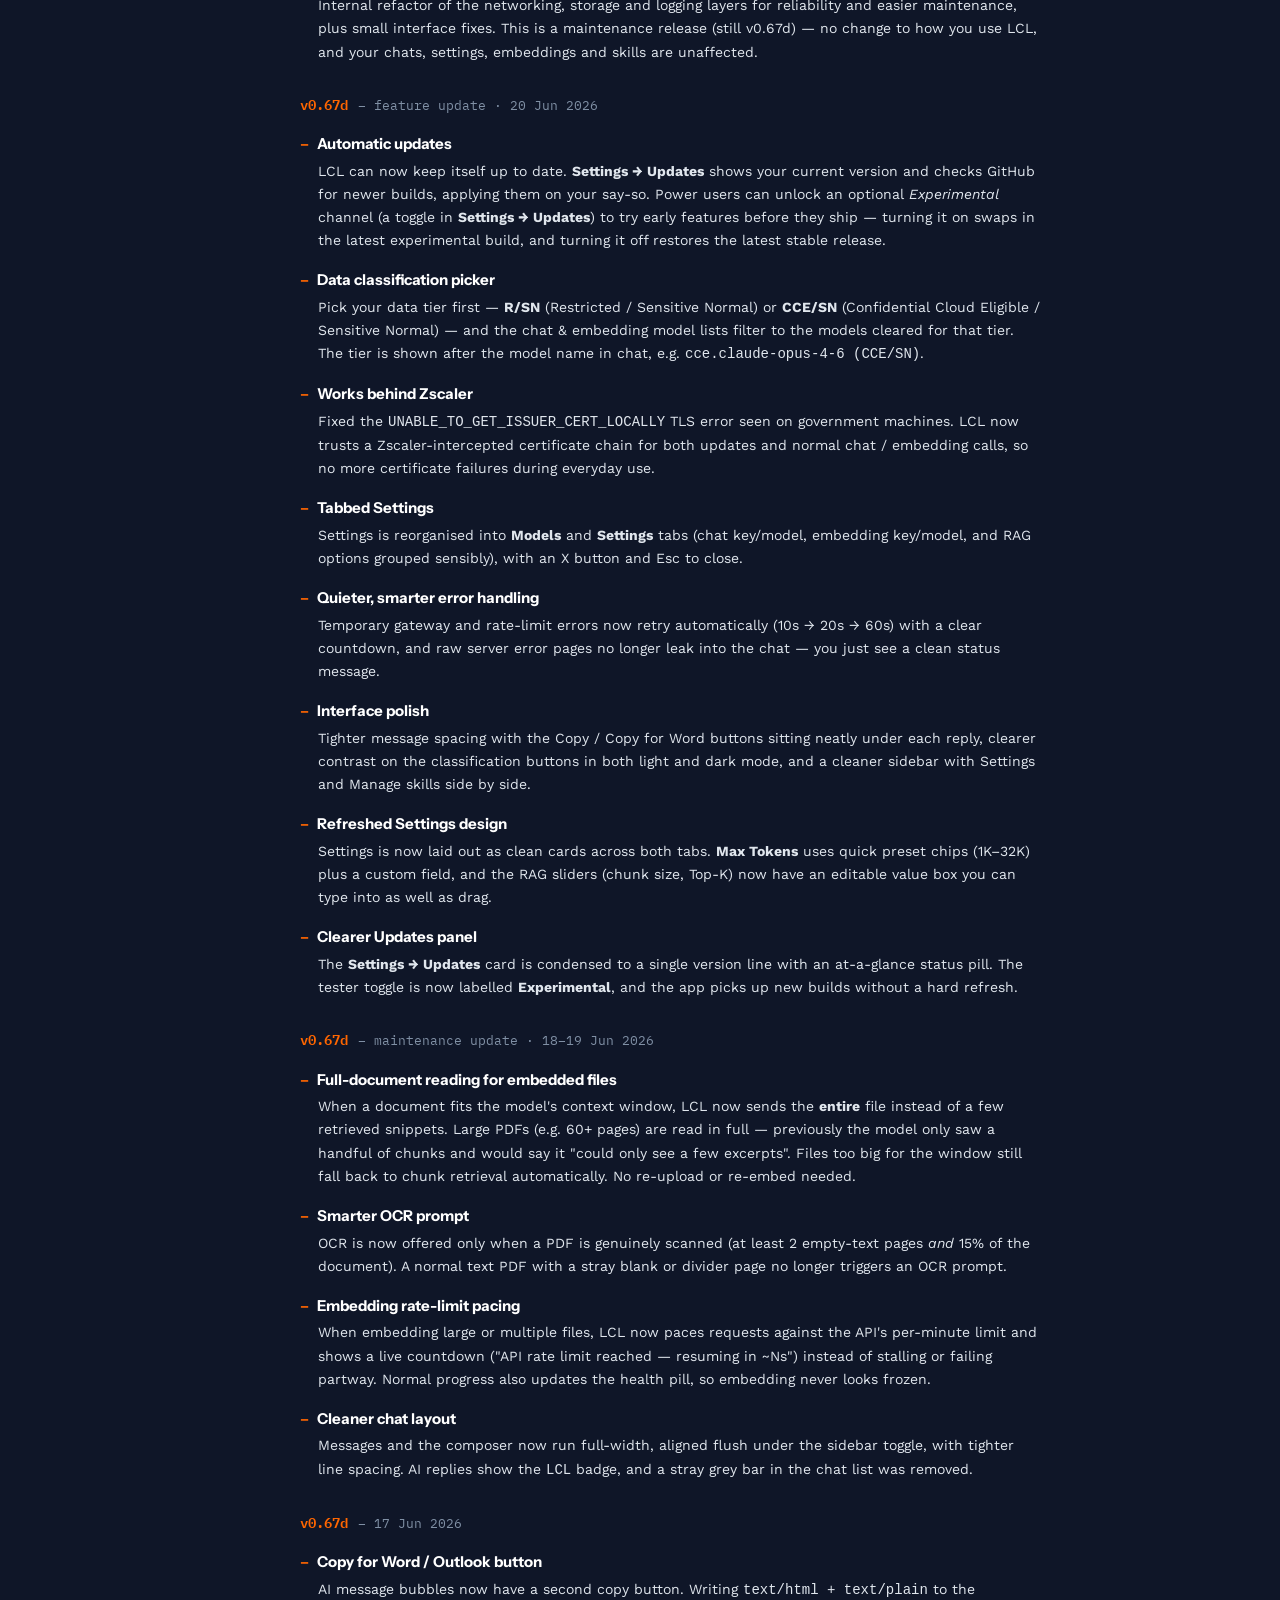
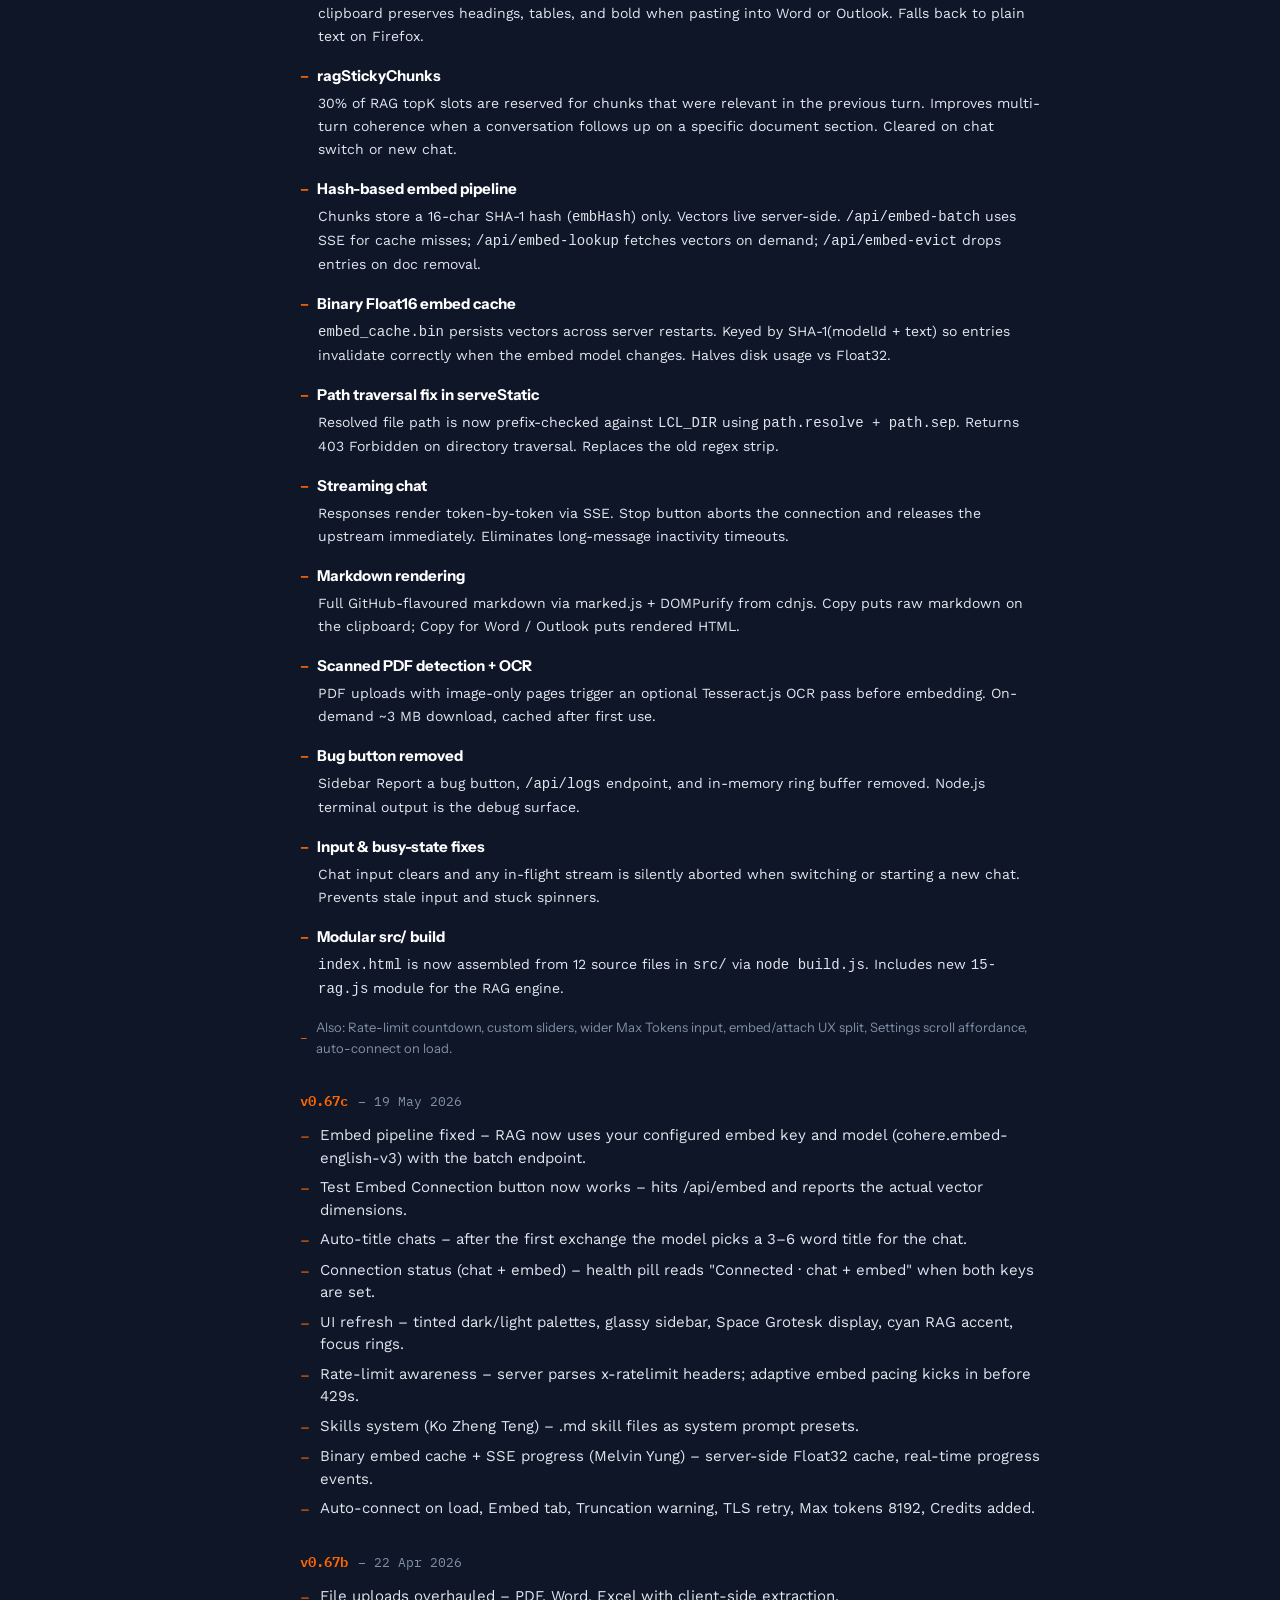
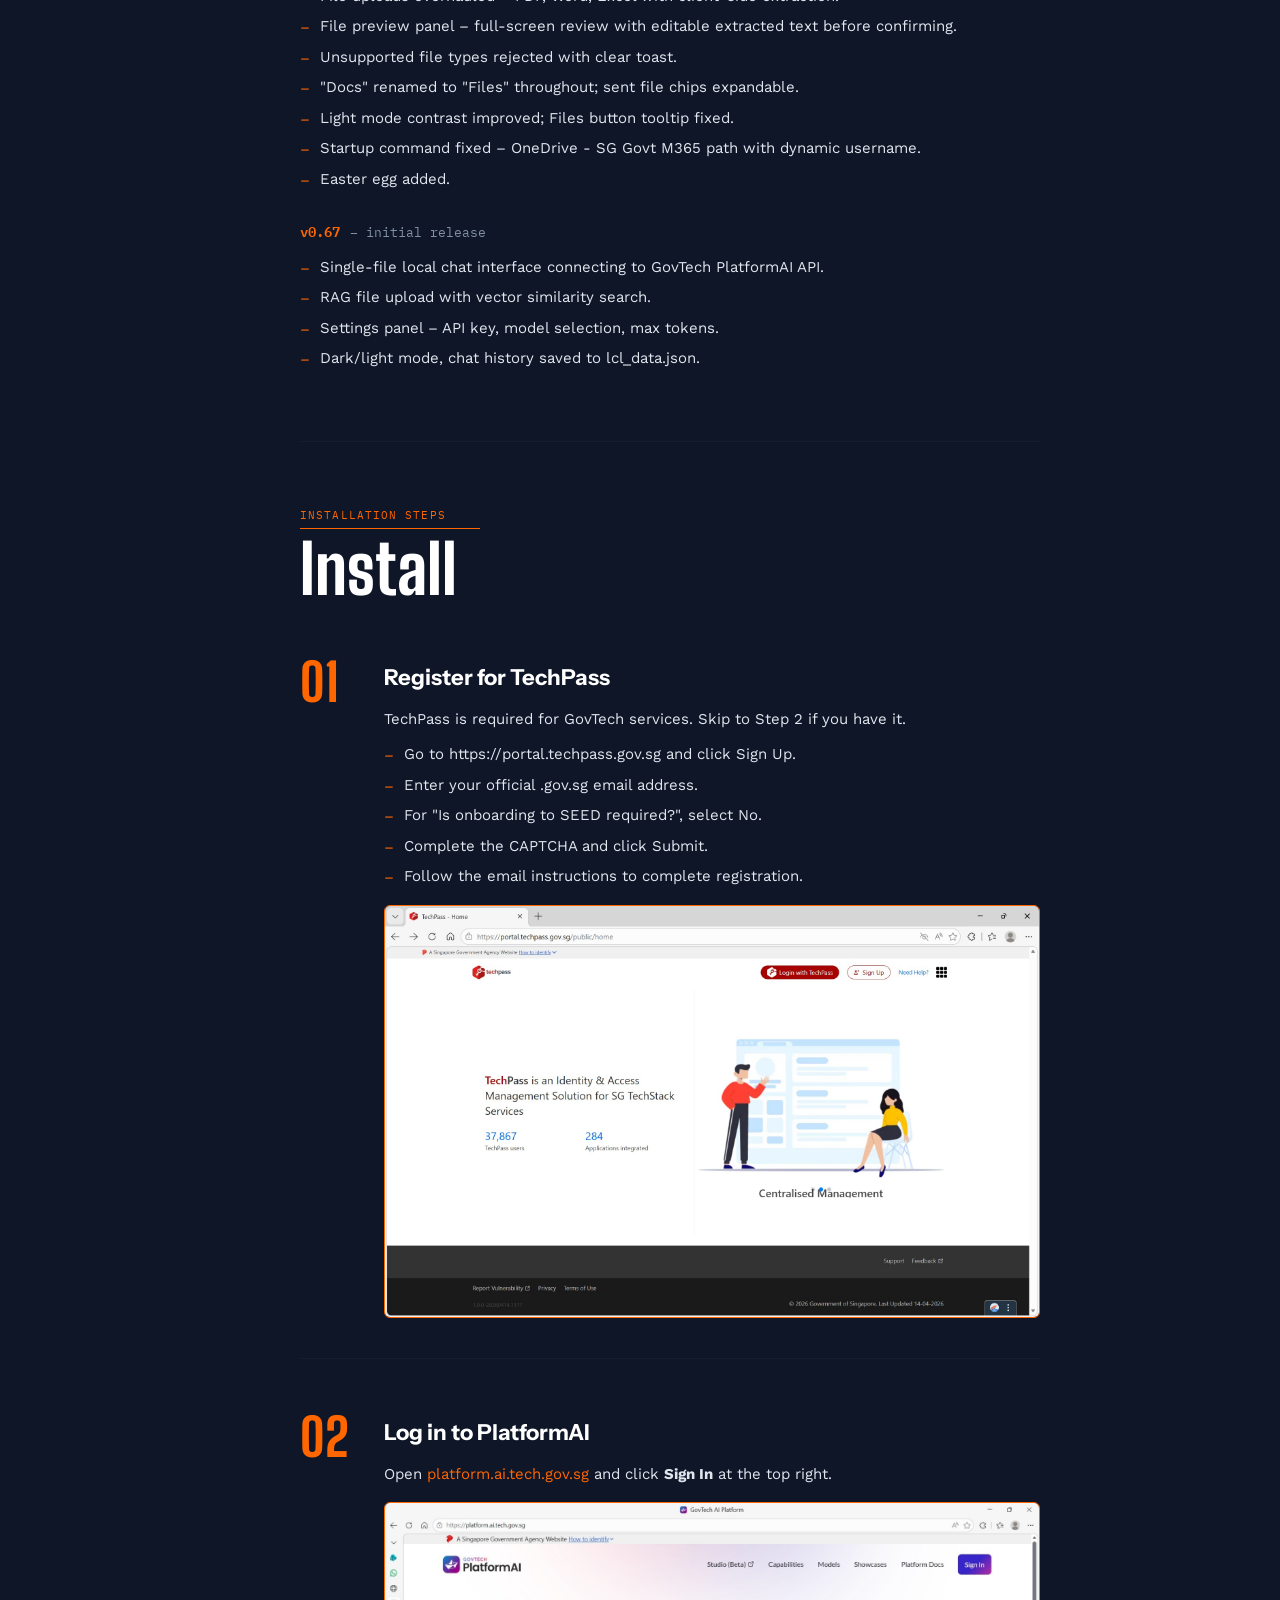
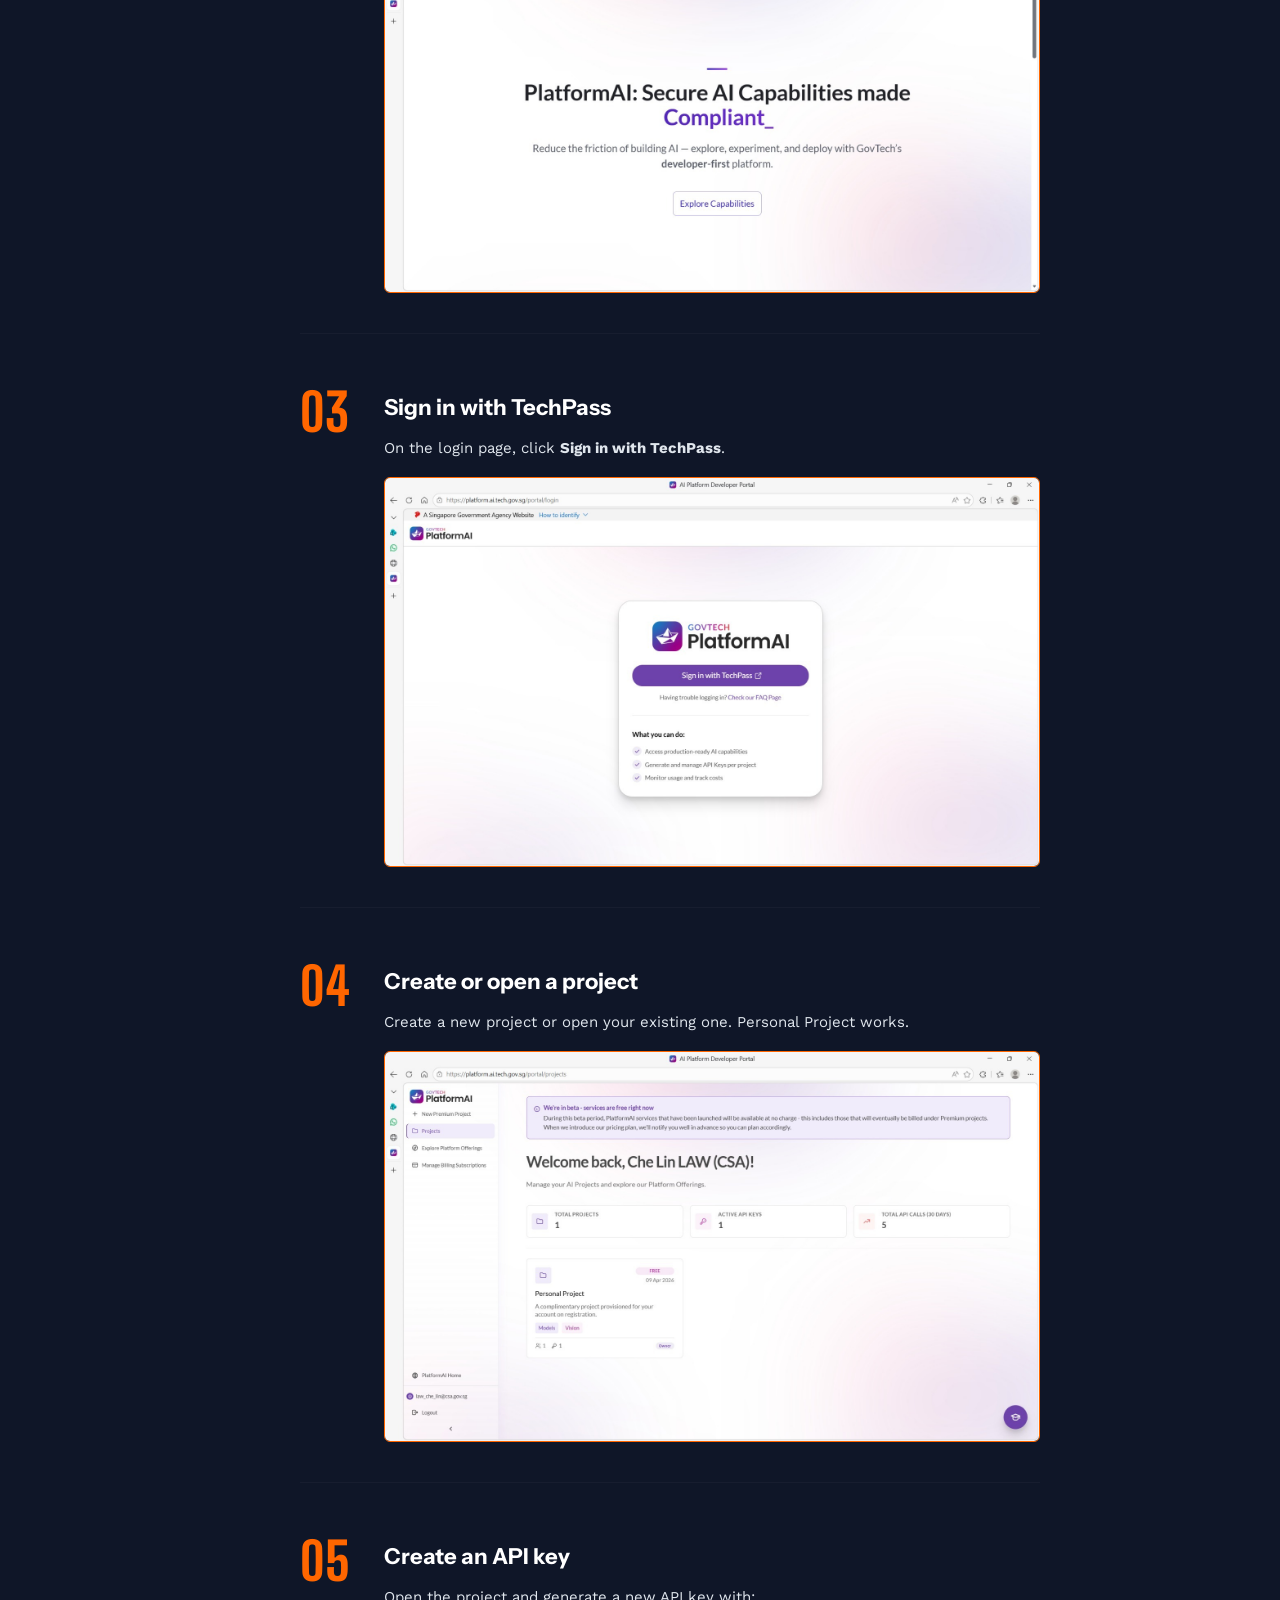
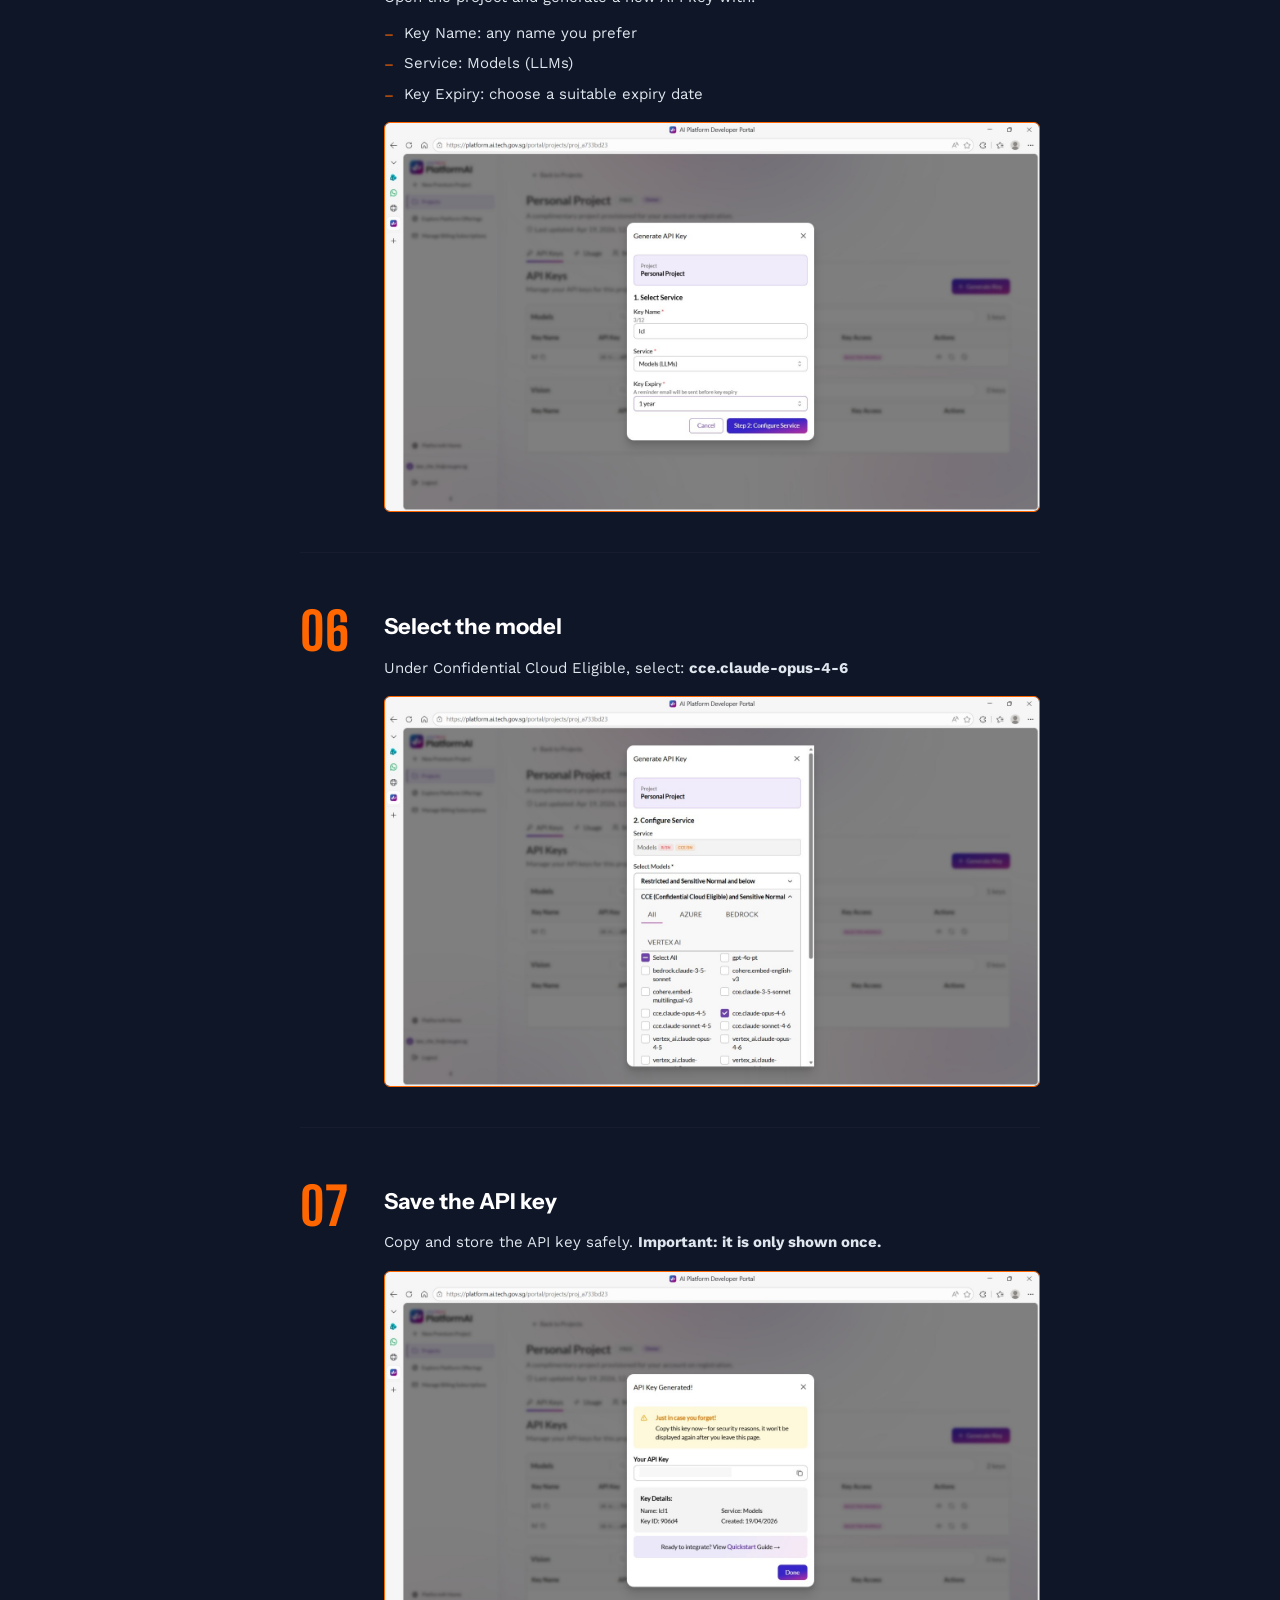
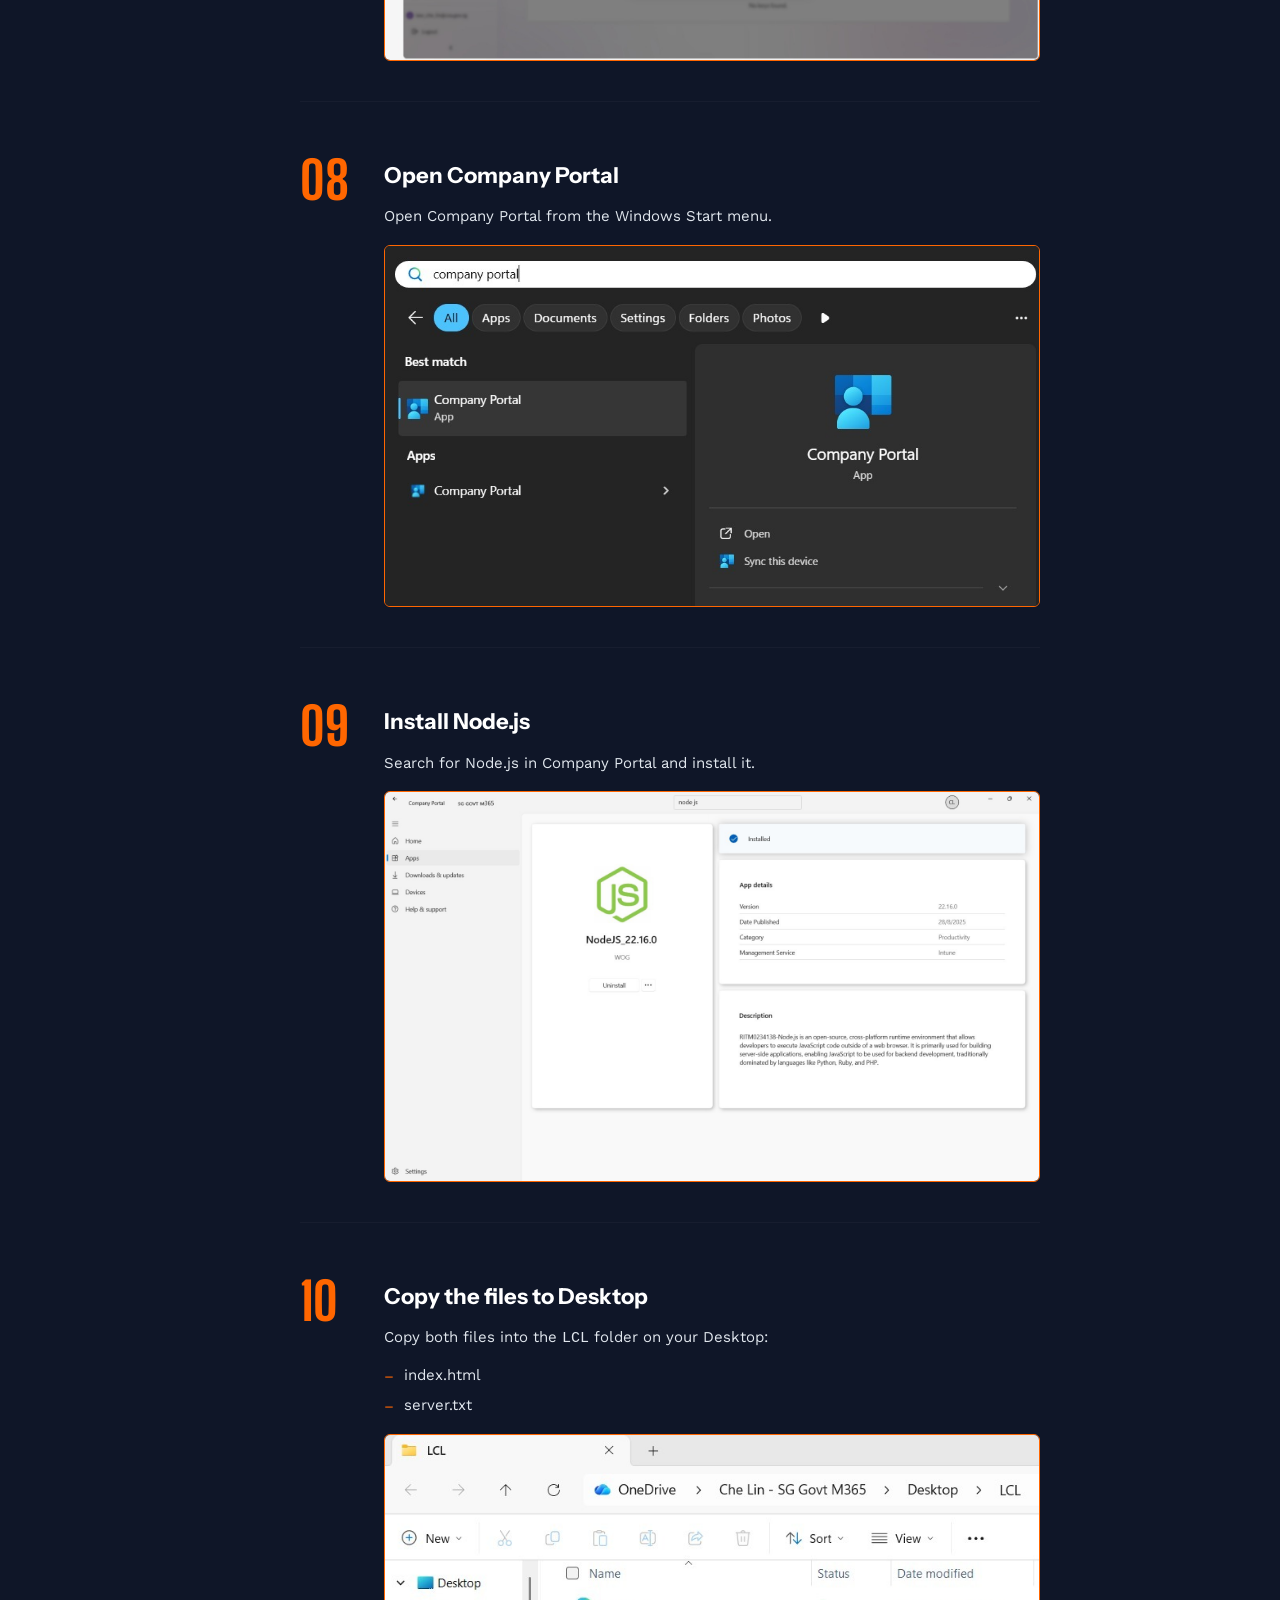
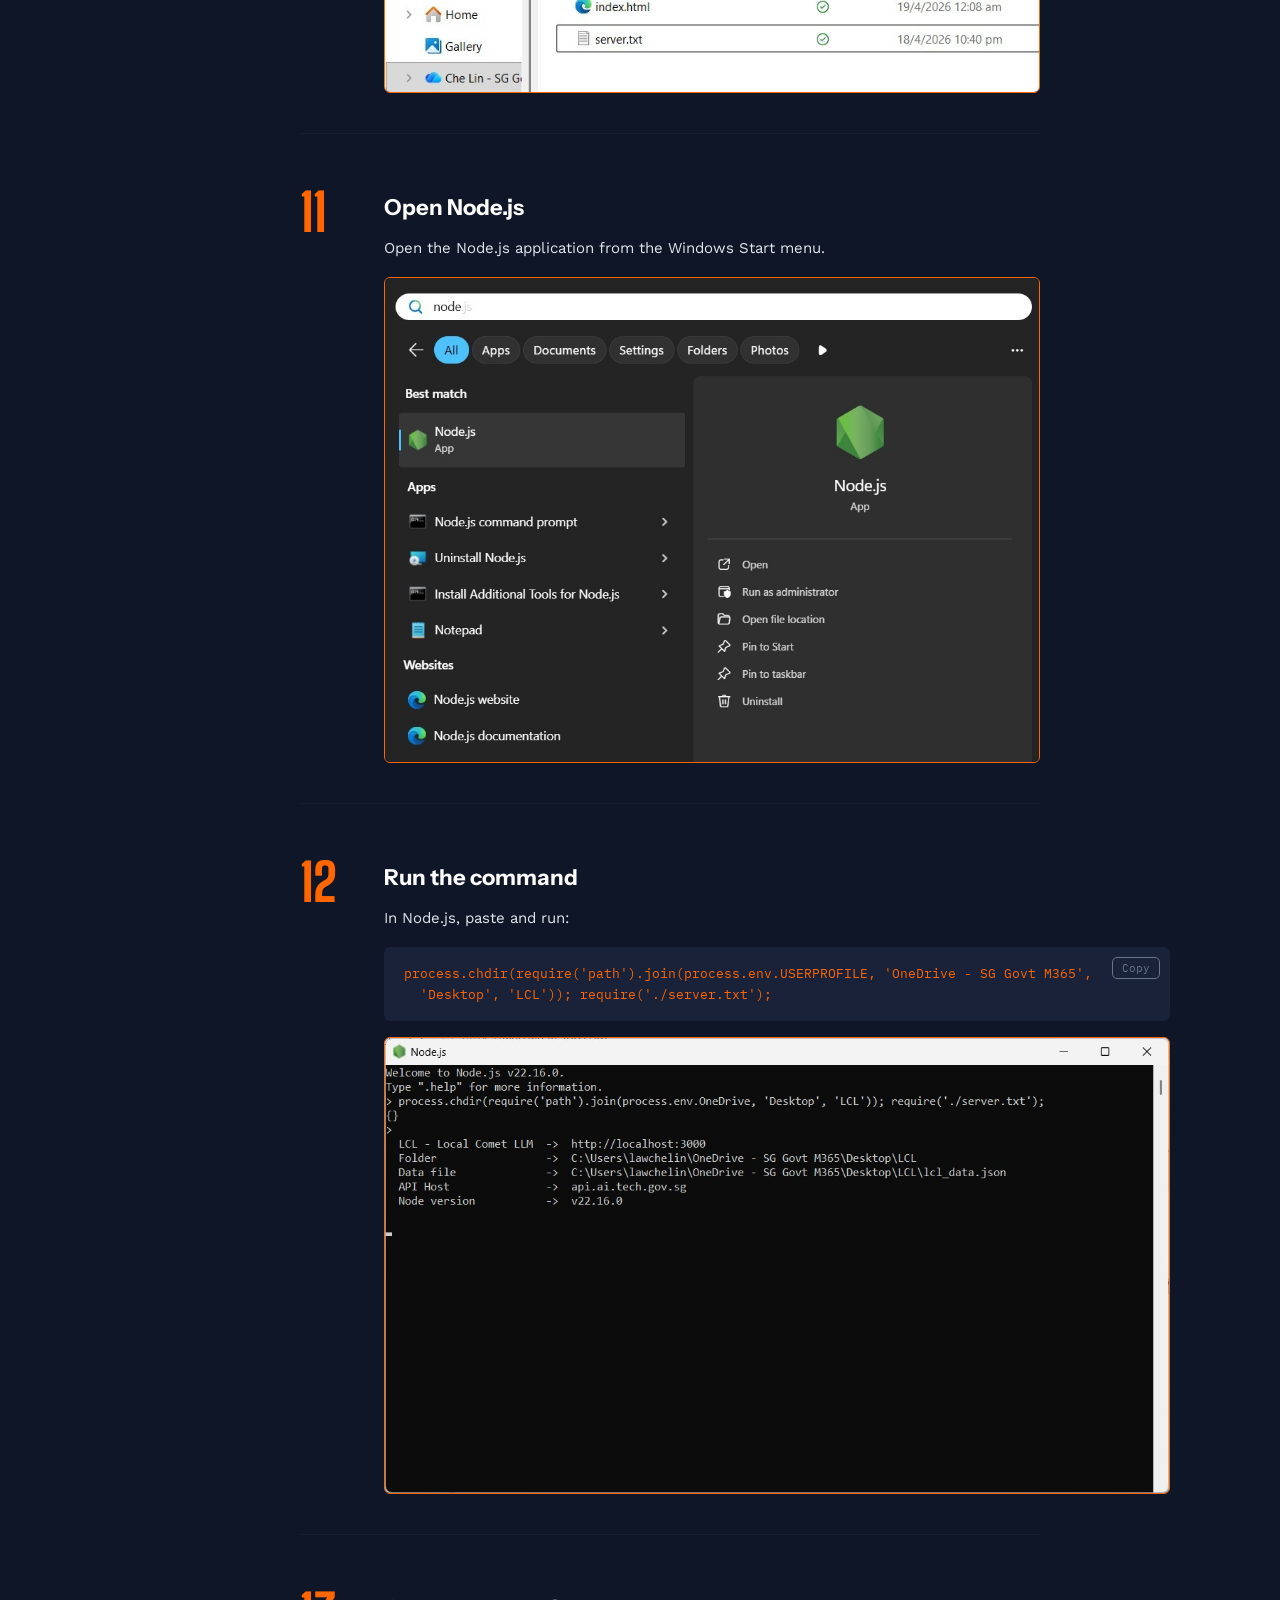
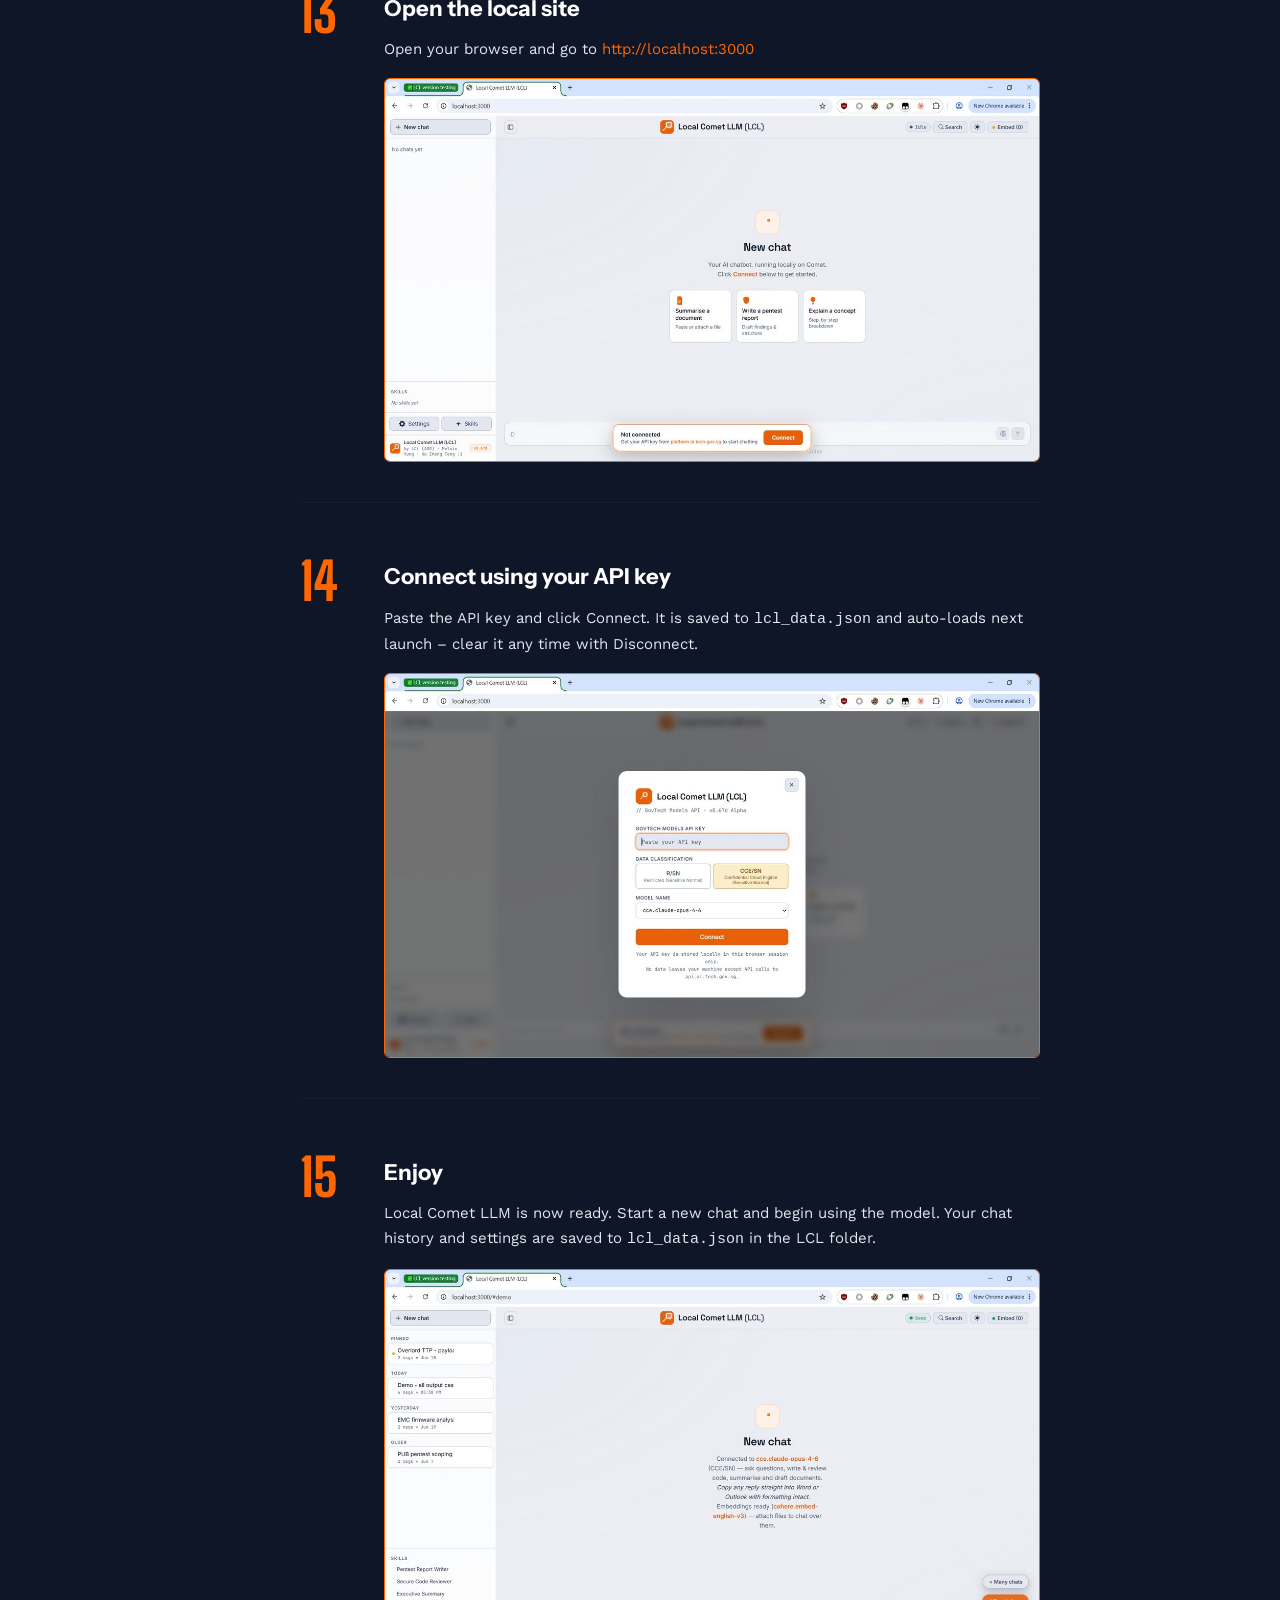
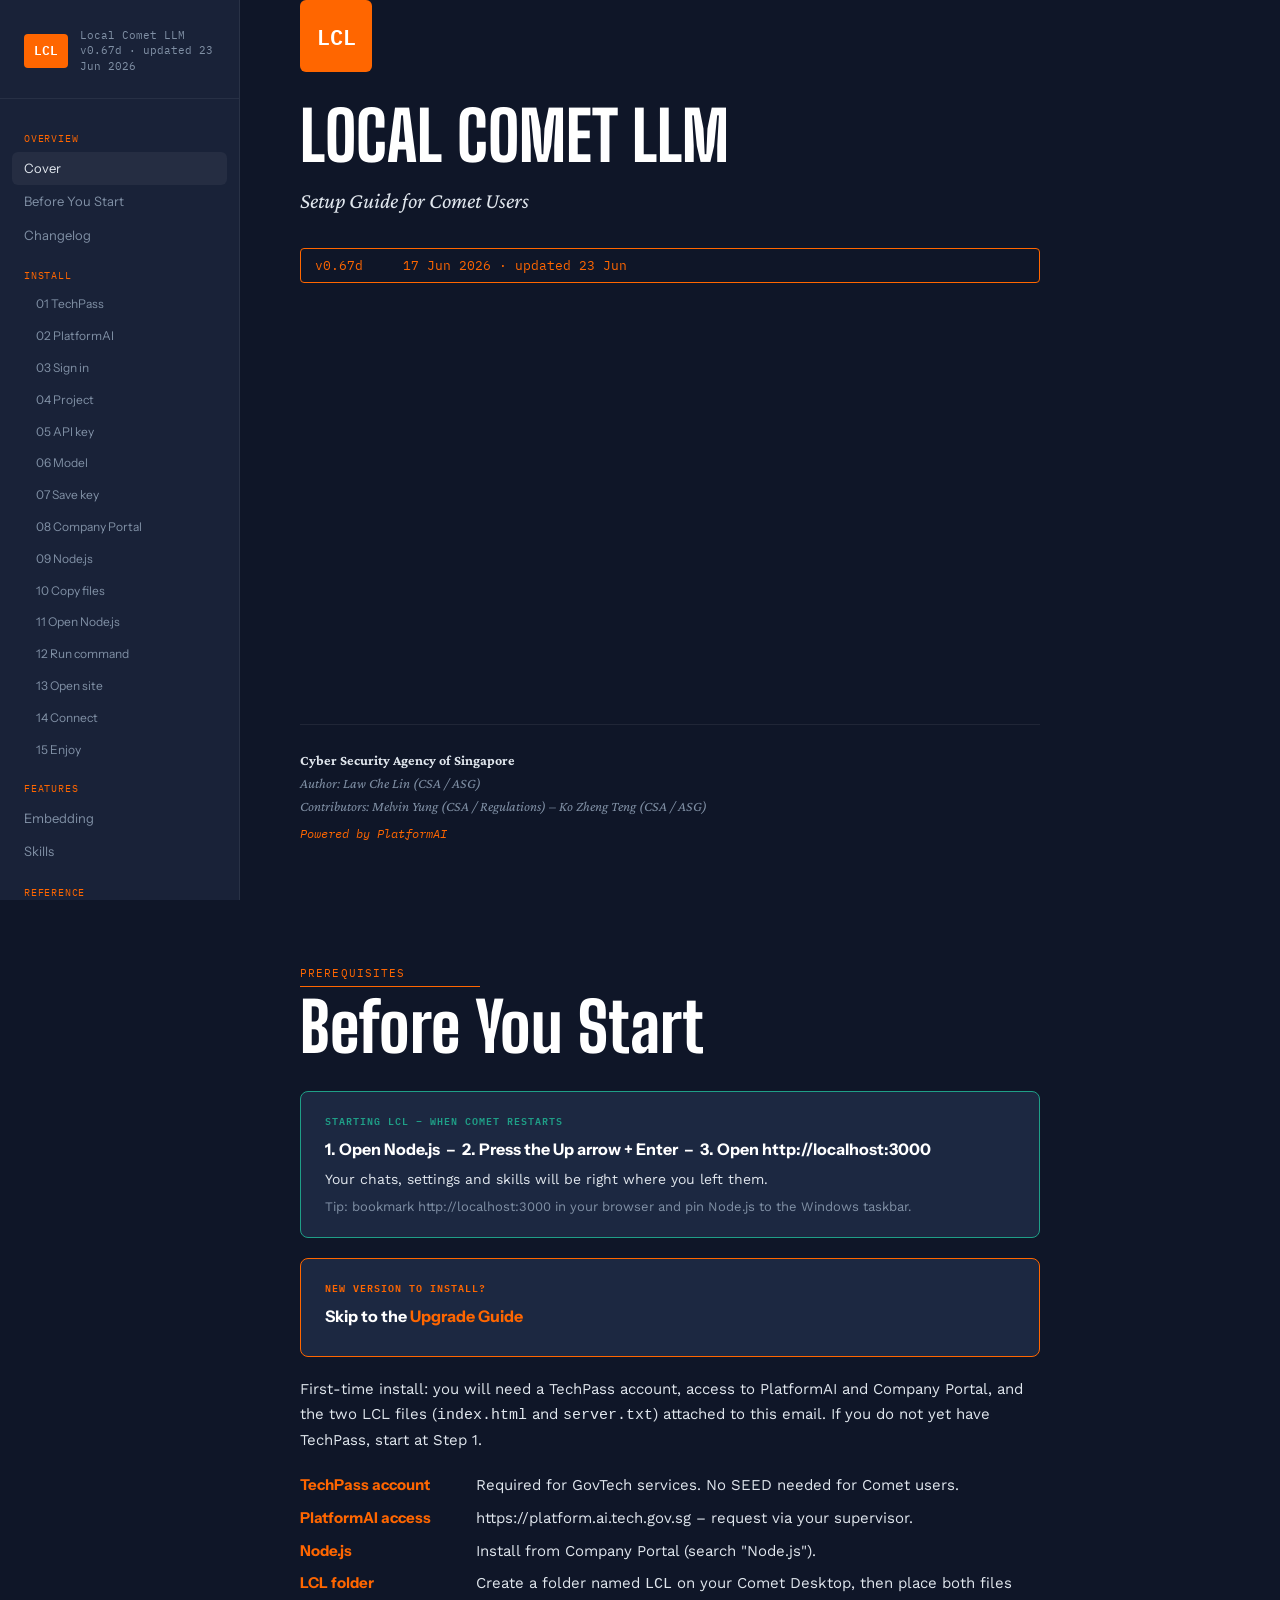
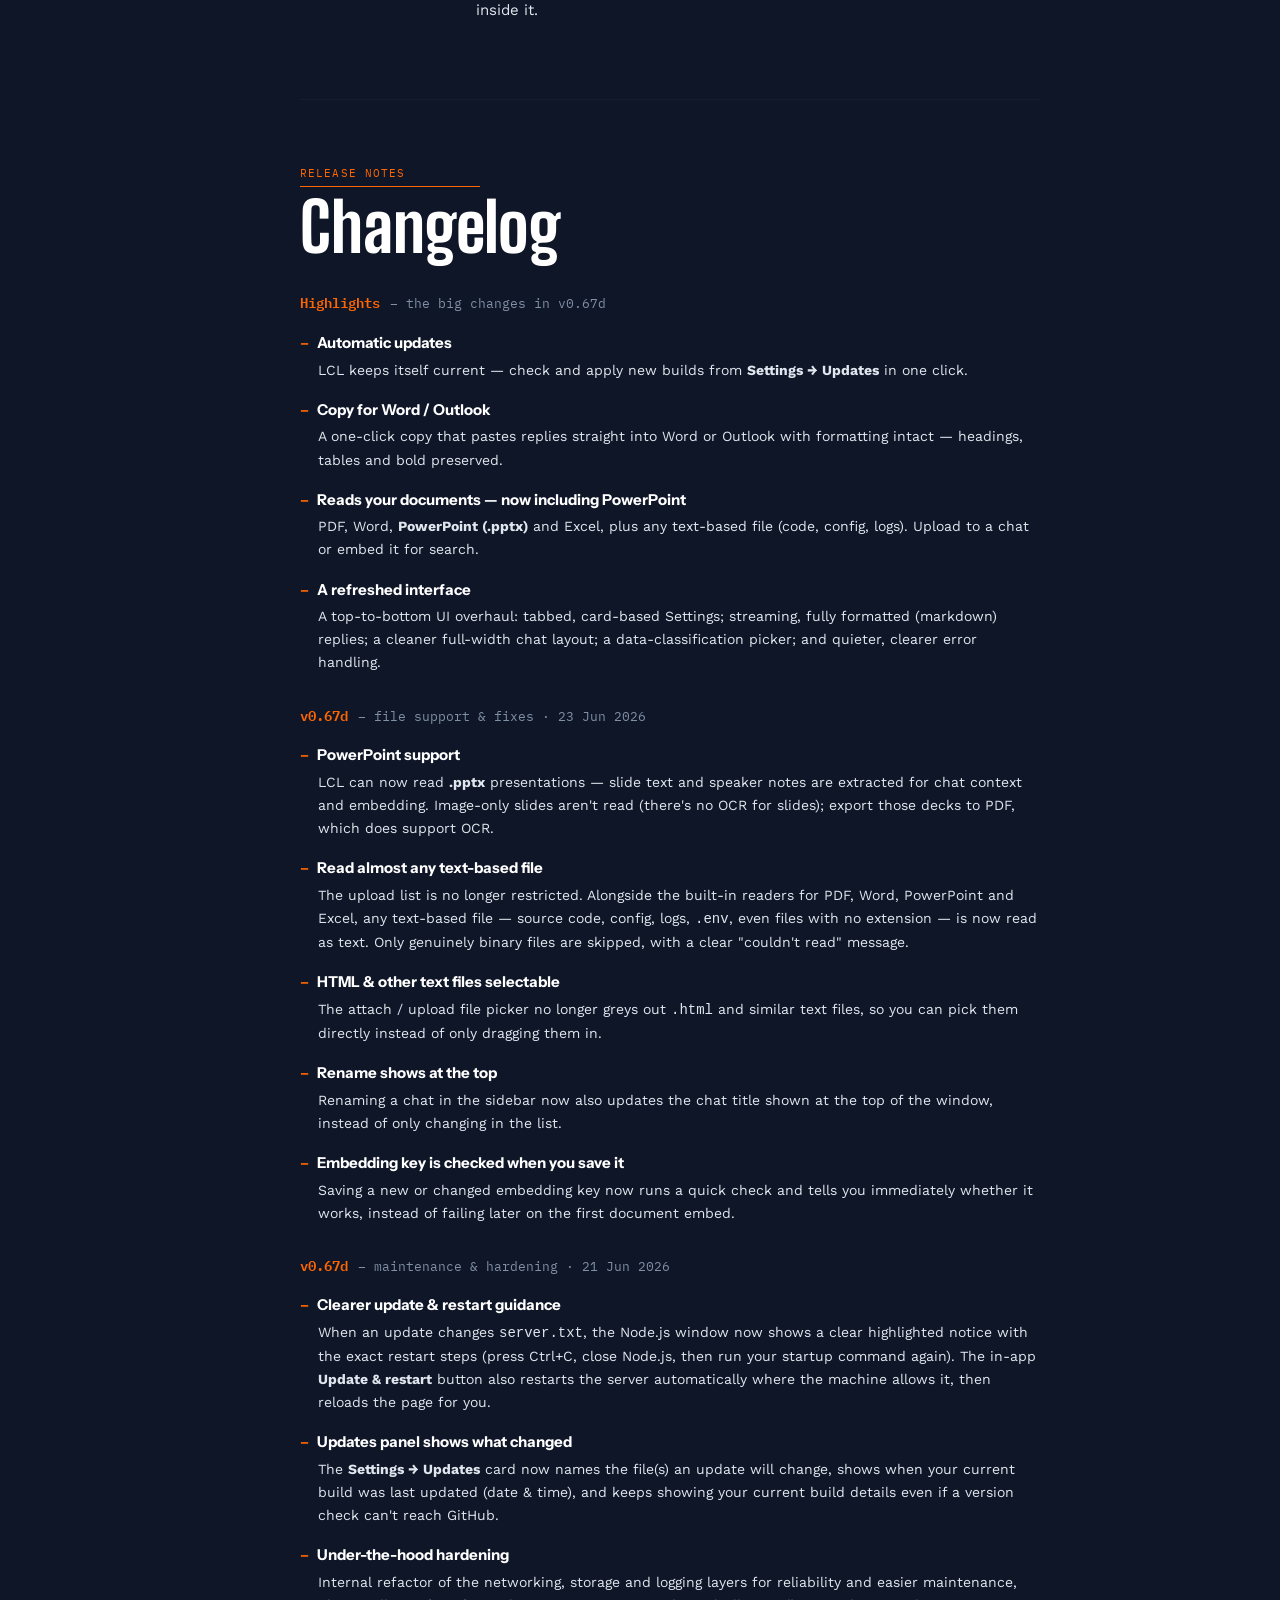
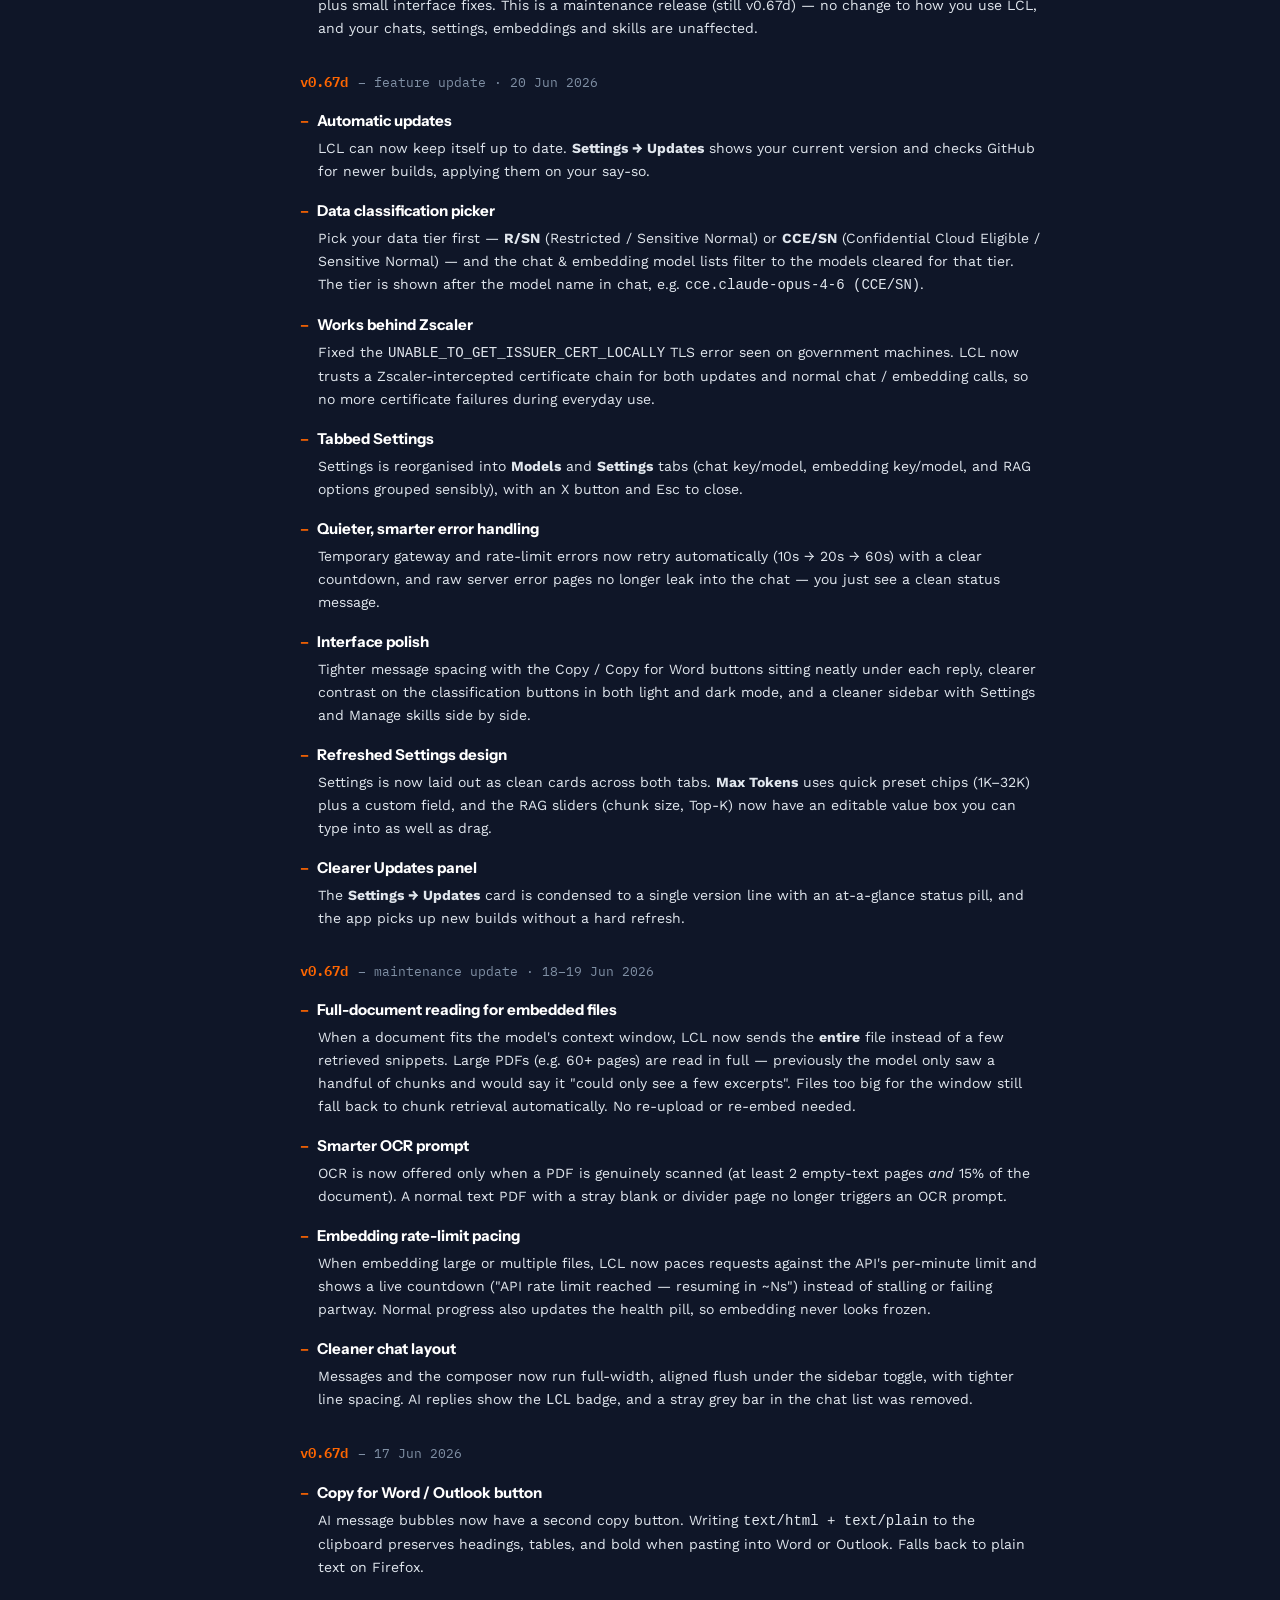
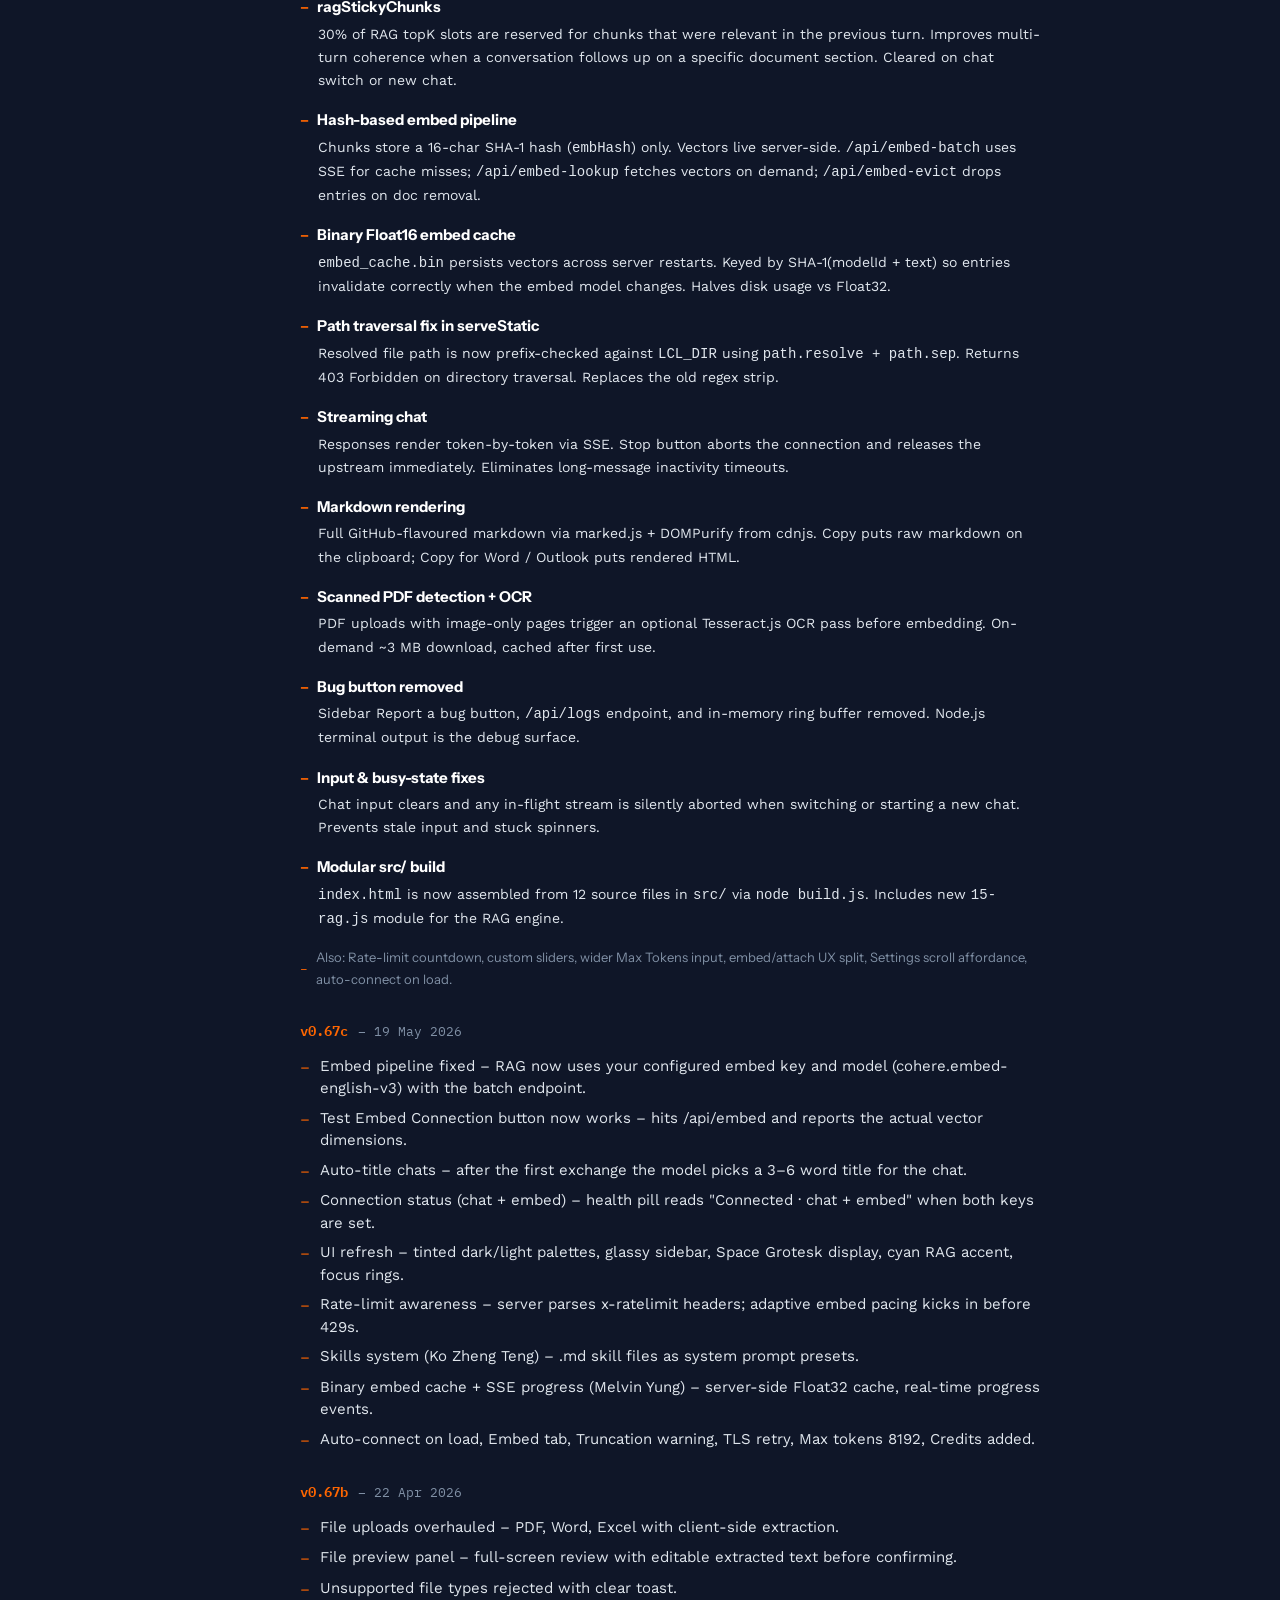
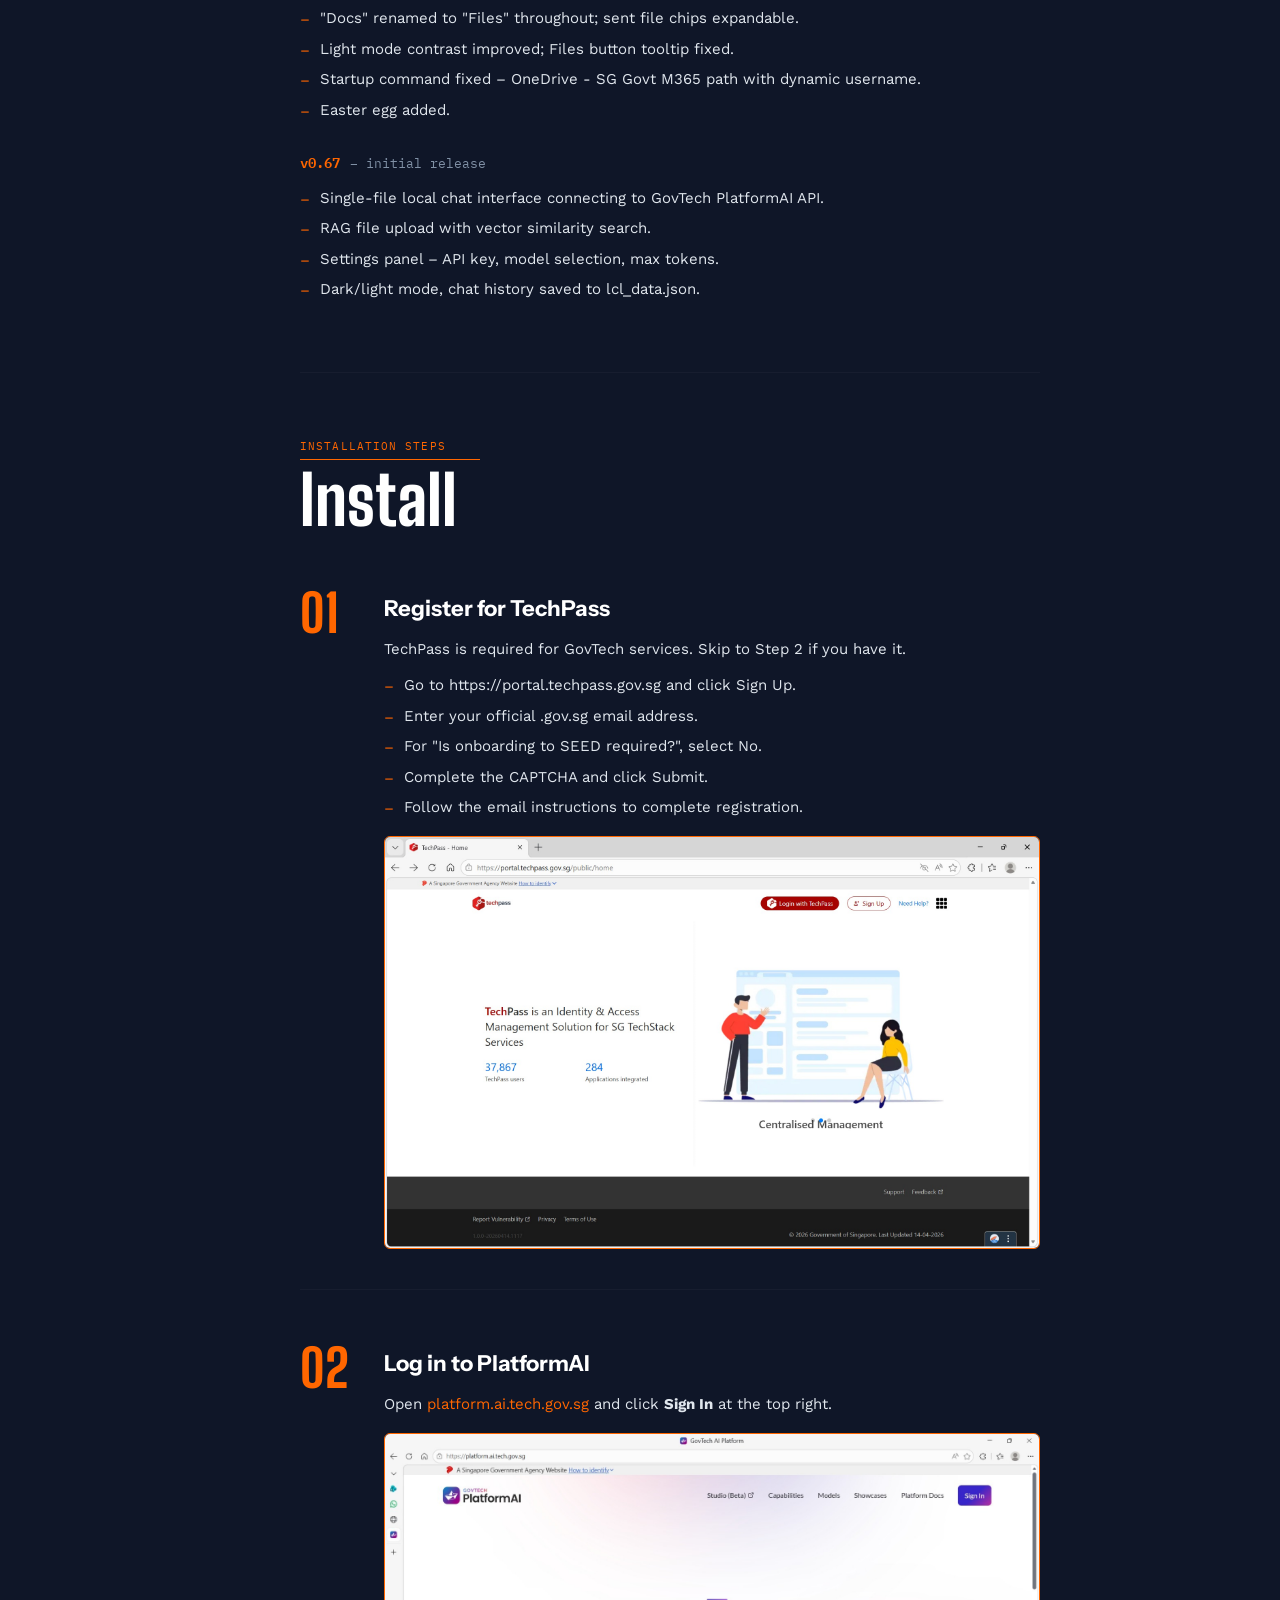
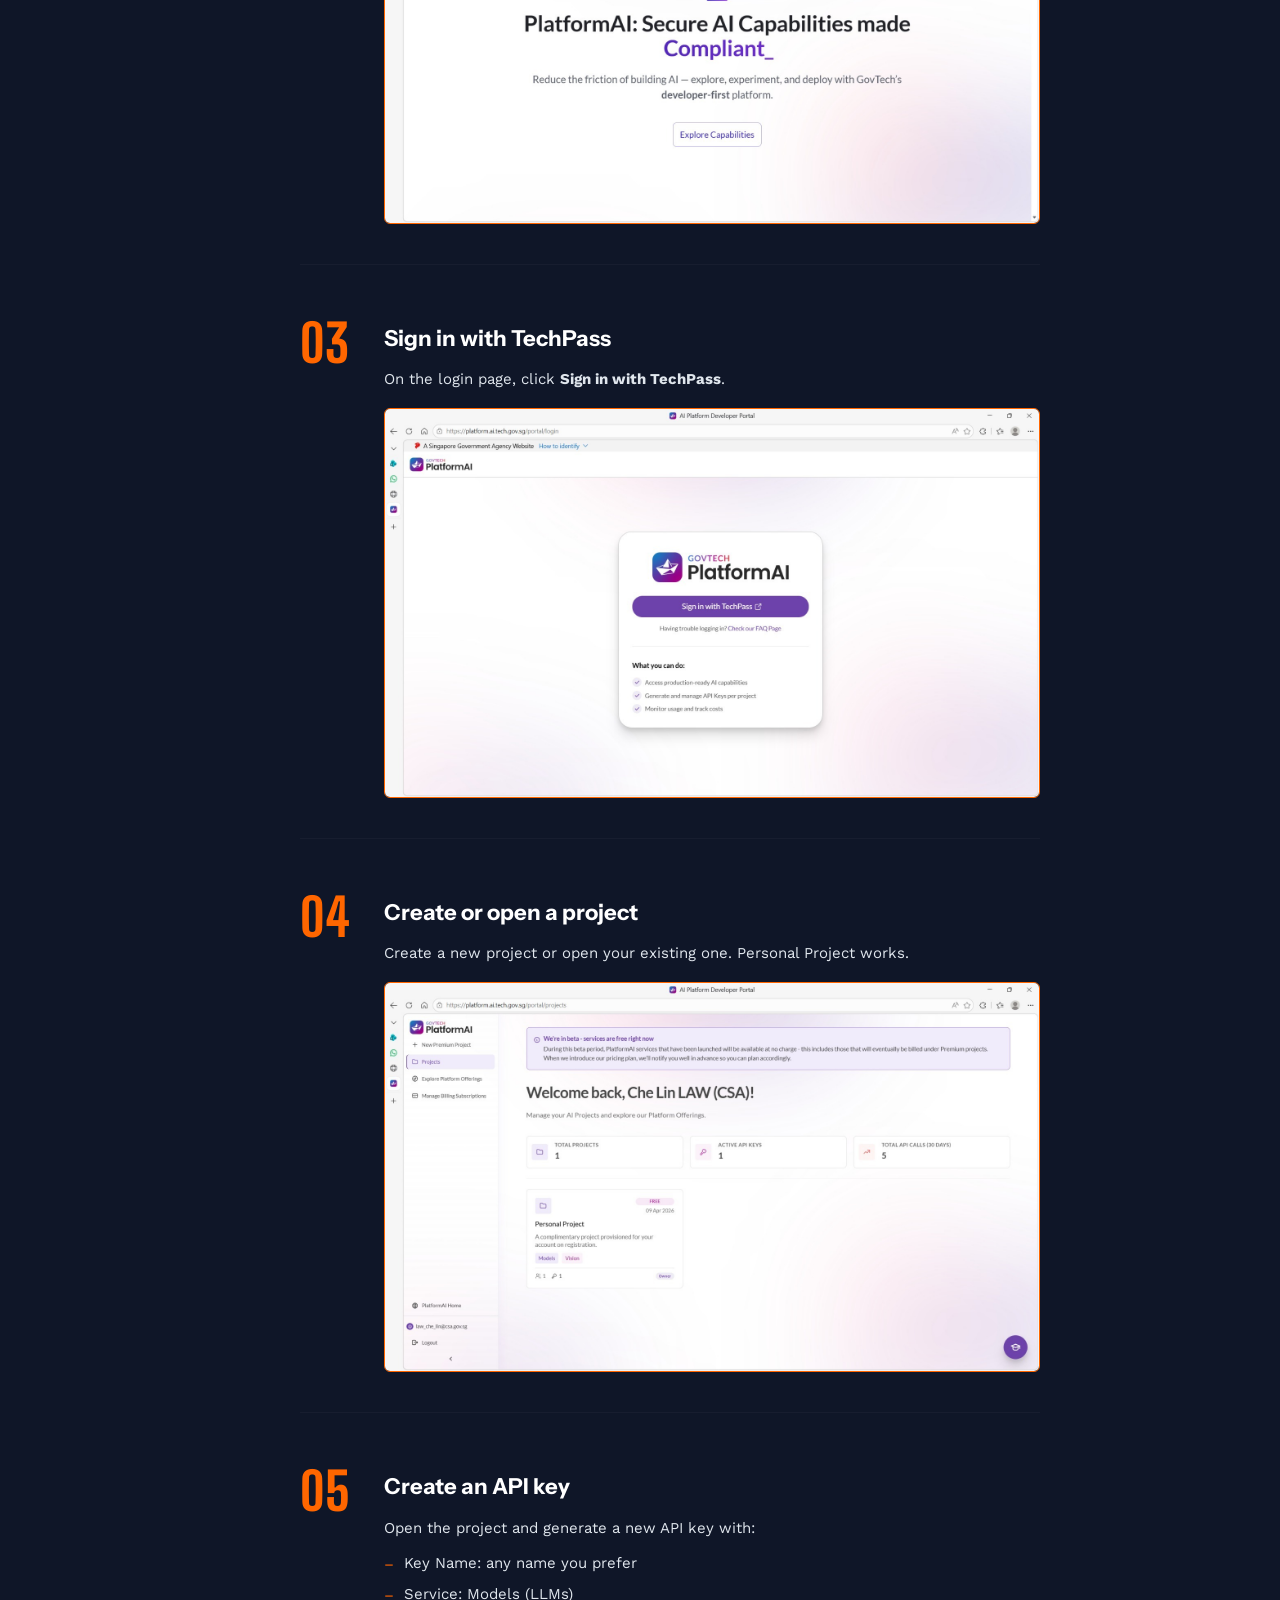
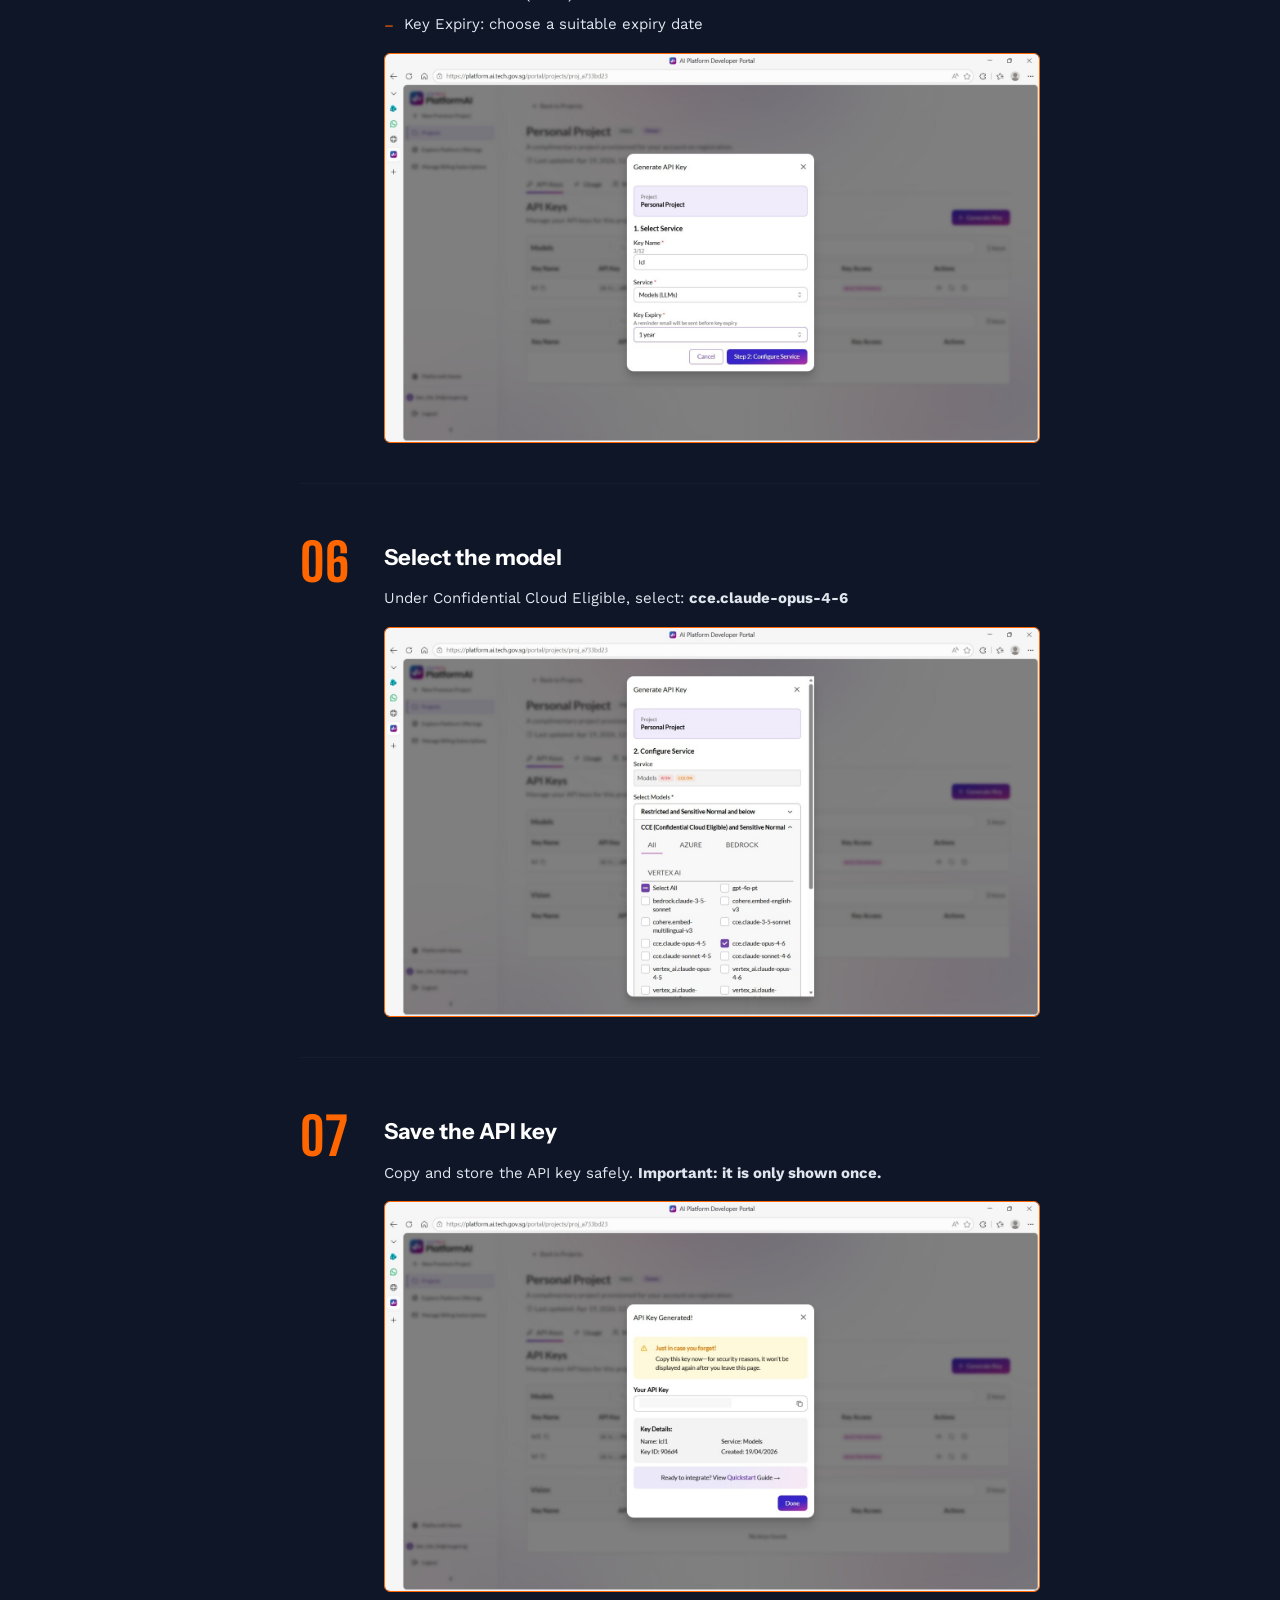
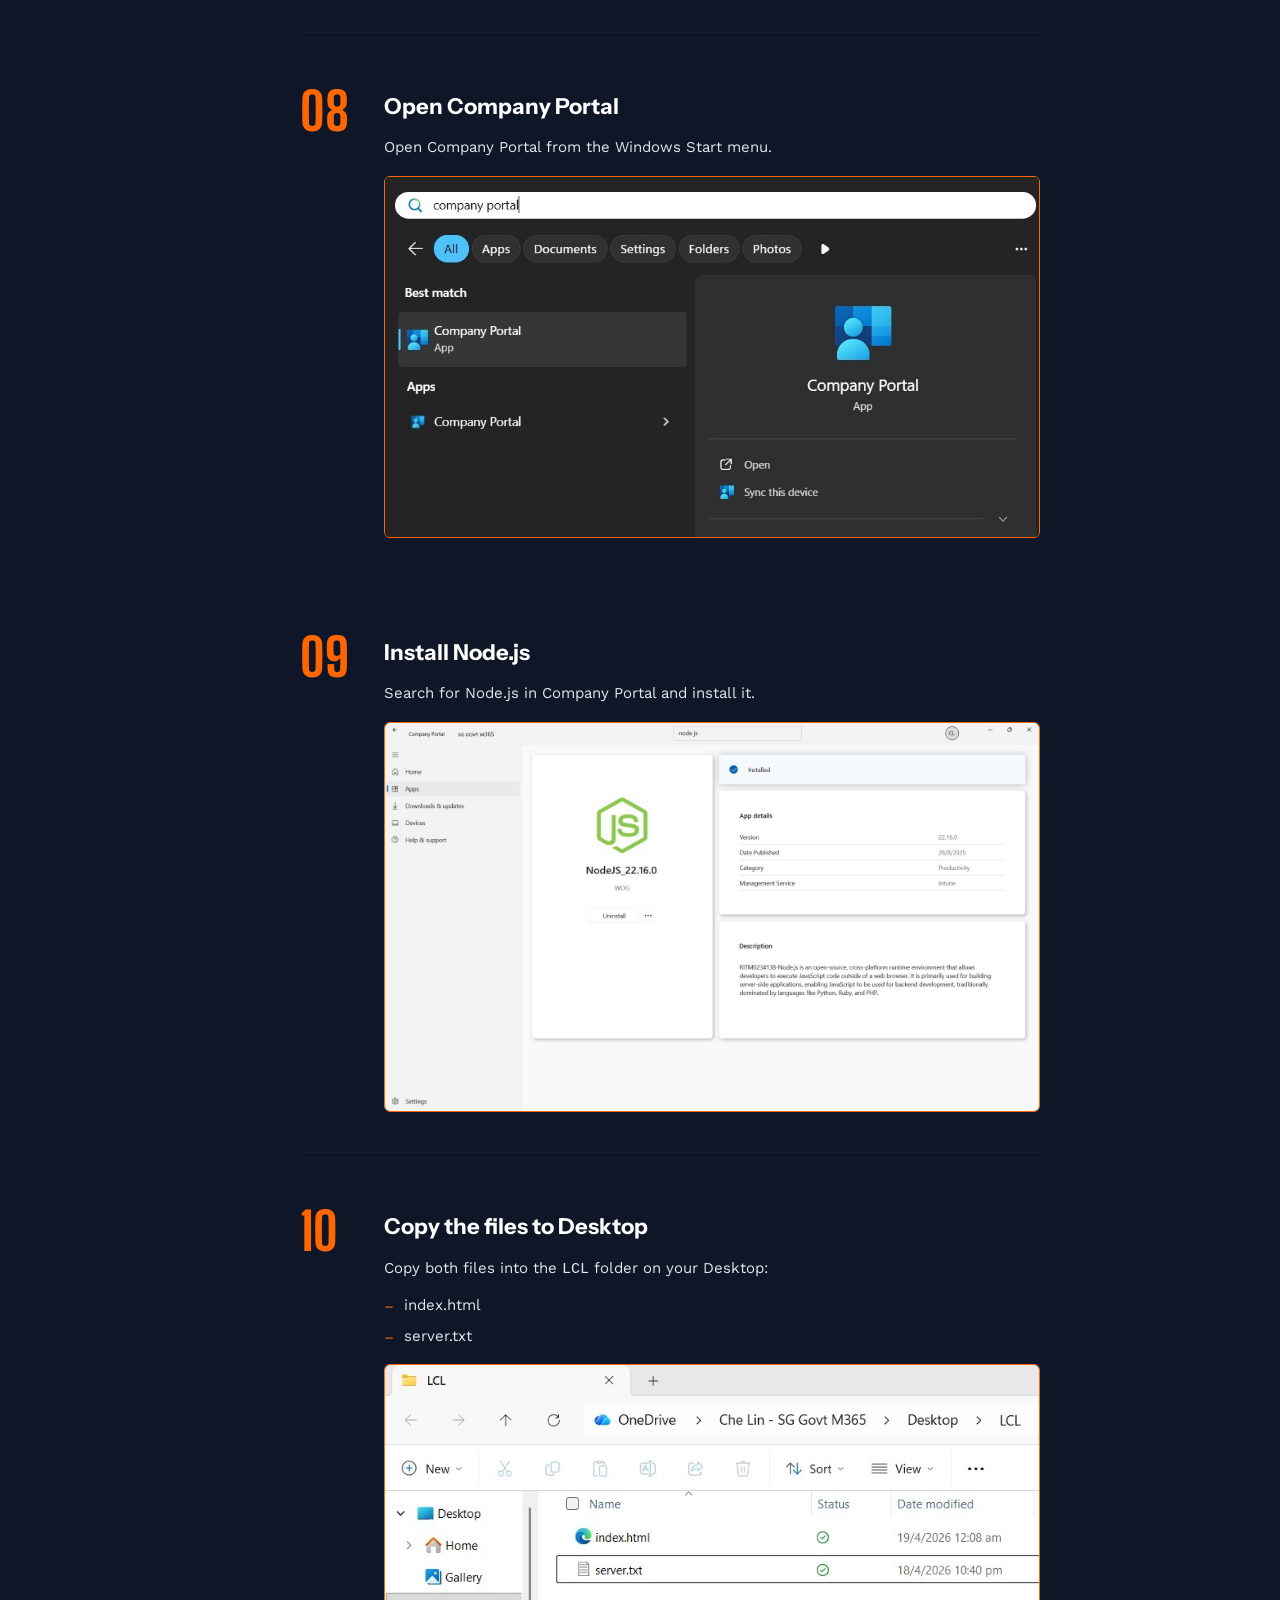
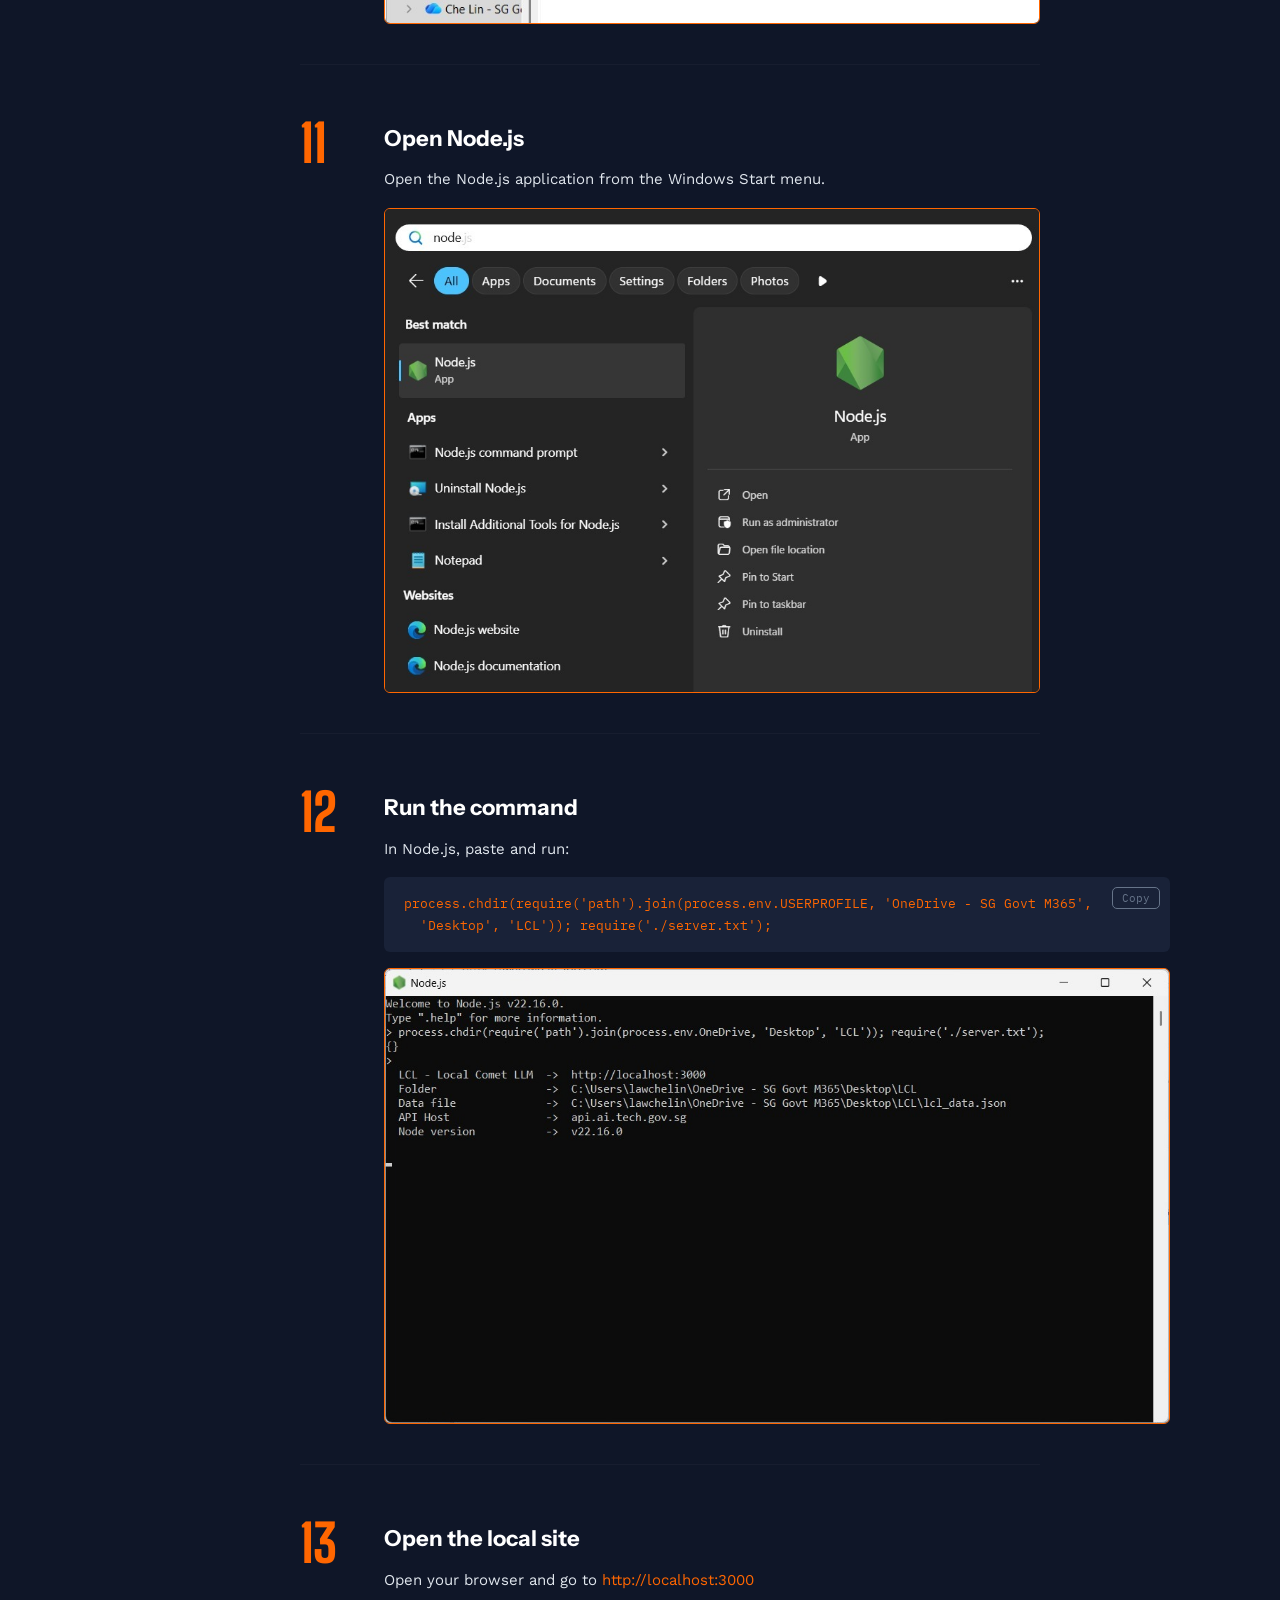
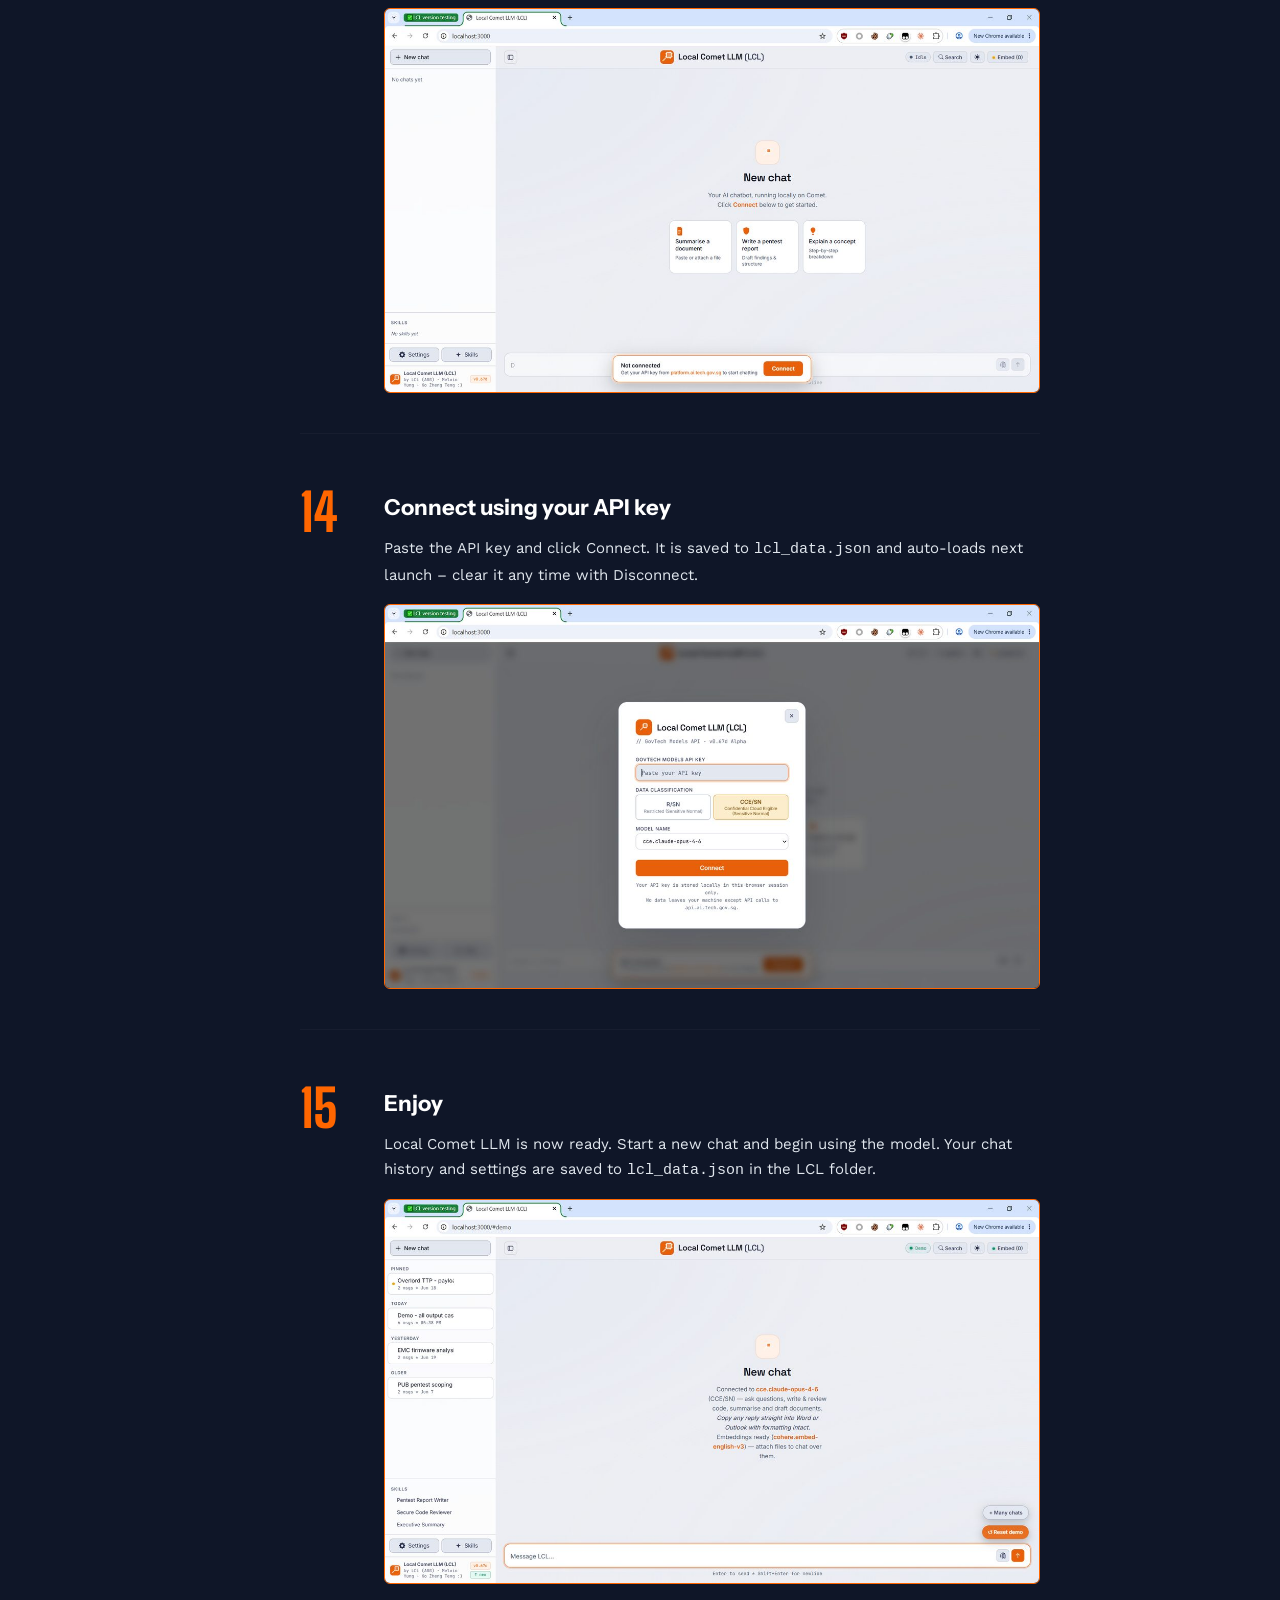
